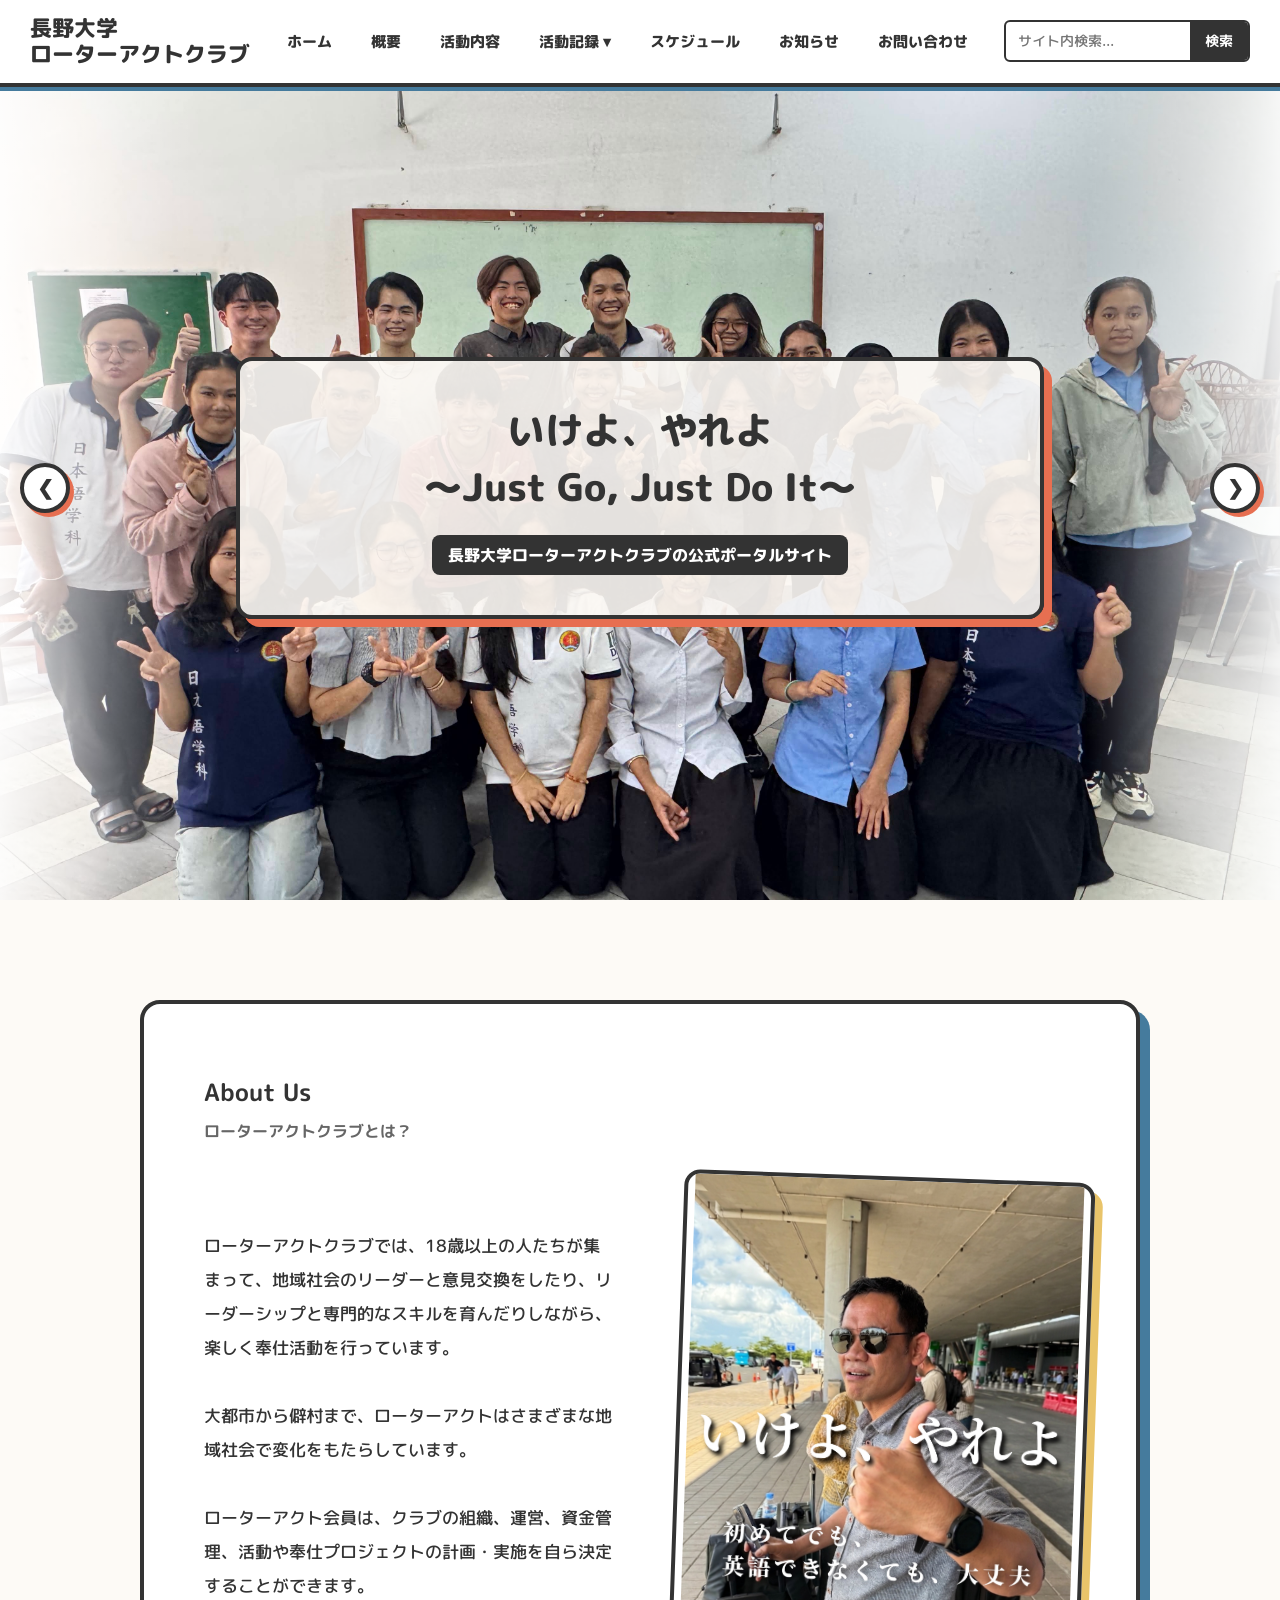
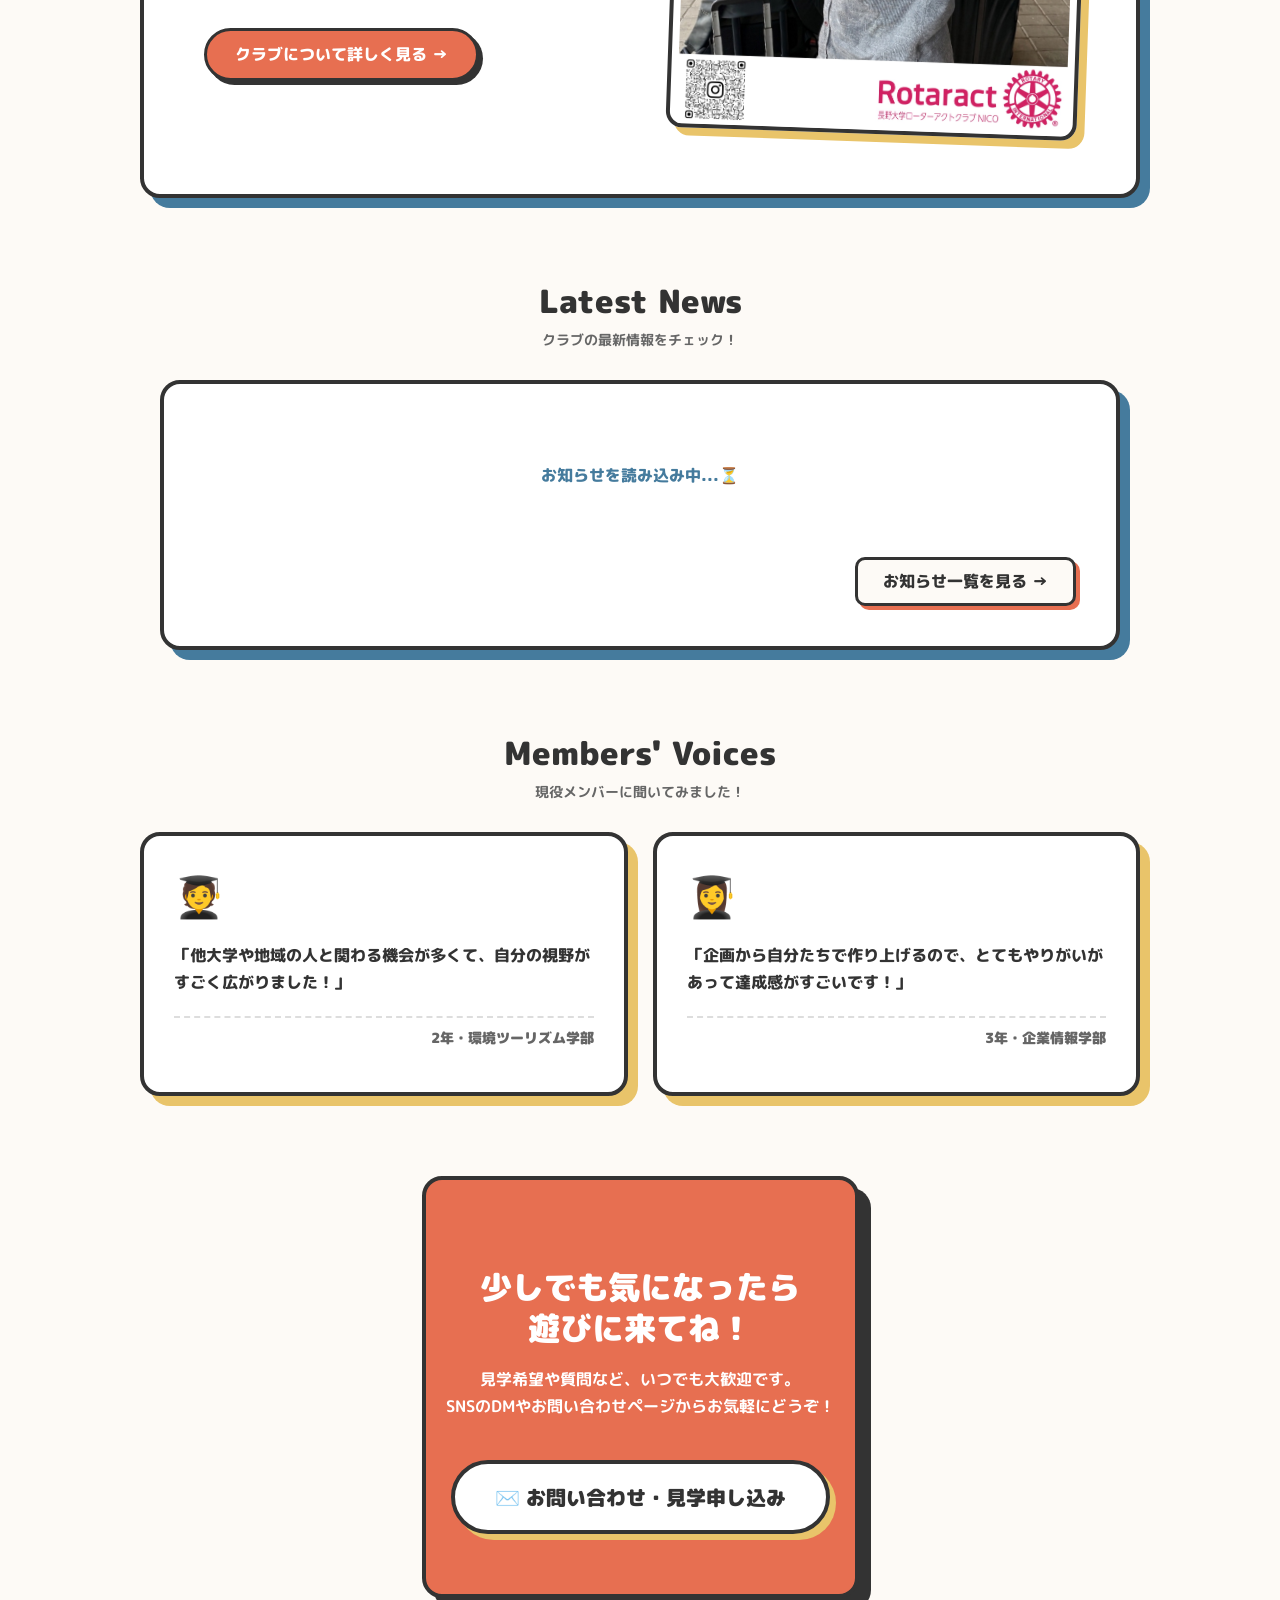
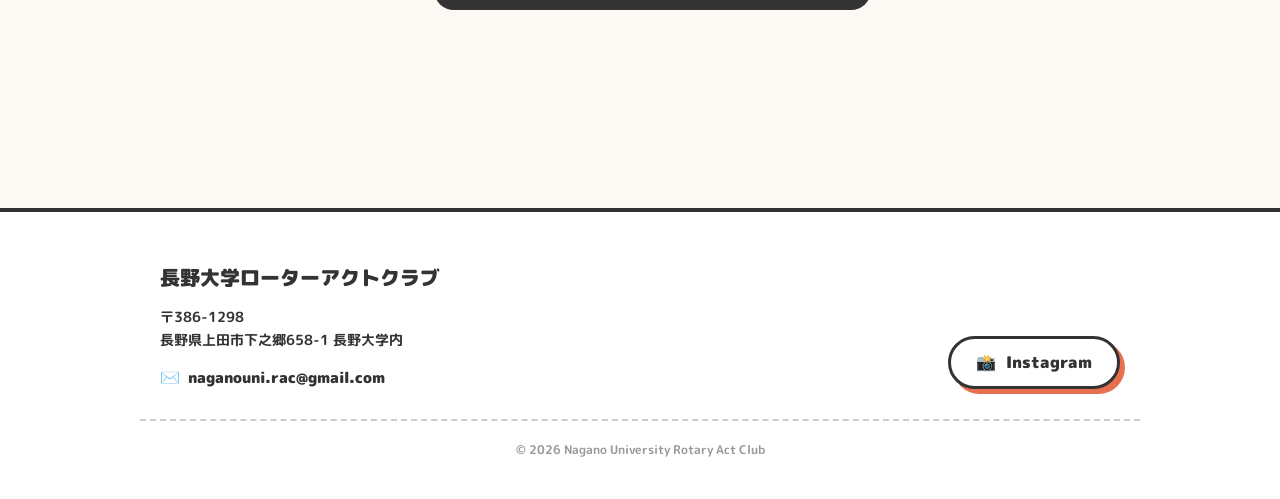
==== index.html @ 3b32fe18 "Add files via upload" ====
<!DOCTYPE html>
<html lang="ja">

<head>
    <meta charset="UTF-8">
    <meta name="viewport" content="width=device-width, initial-scale=1.0">
    <title>長野大学ローターアクトクラブ</title>
    <link rel="stylesheet" href="style.css">
</head>

<body class="home-body">

    <header class="site-header">
        <div class="header-logo">
            長野大学<br>ローターアクトクラブ
        </div>
        
        <nav class="header-nav">
            <ul>
                <li><a href="index.html">ホーム</a></li>
                <li><a href="about.html">概要</a></li>
                <li><a href="activity.html">活動内容</a></li>
                <li class="dropdown">
                    <a href="log.html" class="dropbtn">活動記録 ▾</a>
                    <ul class="dropdown-content">
                        <li><a href="log.html">これまでの活動</a></li>
                        <li><a href="diary.html">幹事日記</a></li>
                    </ul>
                </li>
                <li><a href="schedule.html">スケジュール</a></li>
                <li><a href="news.html">お知らせ</a></li>
                <li><a href="contact.html">お問い合わせ</a></li>
            </ul>
        </nav>

        <div class="header-right">
            <form action="search.html" method="get" class="header-search" style="margin: 0;">
                <input type="text" name="q" placeholder="サイト内検索..." required>
                <button type="submit">検索</button>
            </form>
        </div>
    </header>

    <section class="main-visual-full">
        <div class="slideshow">
            <div class="slide-wrapper" id="slideWrapper">
                <div class="slide slide1"></div>
                <div class="slide slide2"></div>
                <div class="slide slide3"></div>
            </div>
        </div>
        <button class="slider-btn prev-btn" onclick="moveSlide(-1)">&#10094;</button>
        <button class="slider-btn next-btn" onclick="moveSlide(1)">&#10095;</button>
        
        <div class="main-visual-content-overlay">
            <h2 class="catchphrase">いけよ、やれよ<br>〜Just Go, Just Do It〜</h2>
            <p class="sub-catchphrase">長野大学ローターアクトクラブの公式ポータルサイト</p>
        </div>
    </section>

    <div class="page-body">

        <section class="about-section">
            <h2>About Us <br><span style="font-size: 16px; color: #666;">ローターアクトクラブとは？</span></h2>
            
            <div class="about-layout">
                <div class="about-left">
                    <p class="about-text">
                        ローターアクトクラブでは、18歳以上の人たちが集まって、地域社会のリーダーと意見交換をしたり、リーダーシップと専門的なスキルを育んだりしながら、楽しく奉仕活動を行っています。<br><br>
                        大都市から僻村まで、ローターアクトはさまざまな地域社会で変化をもたらしています。<br><br>
                        ローターアクト会員は、クラブの組織、運営、資金管理、活動や奉仕プロジェクトの計画・実施を自ら決定することができます。
                    </p>
                    <div class="about-btn-wrap">
                        <a href="about.html" class="about-btn">クラブについて詳しく見る &rarr;</a>
                    </div>
                </div>

                <div class="about-right">
                    <div class="about-image-wrapper">
                        <img src="ラッシー.JPEG" alt="活動風景" class="about-image">
                    </div>
                </div>
            </div>
        </section>

        <section id="next-event-display" style="max-width: 1000px; margin: 0 auto 80px auto; padding: 0 20px; display: none;">
            </section>

        <section class="top-news-section" style="max-width: 1000px; margin: 0 auto 80px auto; padding: 0 20px;">
            <div class="top-news-header">
                <h2 class="section-title">Latest News</h2>
                <p class="section-subtitle">クラブの最新情報をチェック！</p>
            </div>

            <div class="news-board">
                <ul id="top-news-list">
                    <li class="news-loading">お知らせを読み込み中...⏳</li>
                </ul>
                <div class="news-board-footer">
                    <a href="news.html" class="news-more-btn">お知らせ一覧を見る &rarr;</a>
                </div>
            </div>
        </section>

        <section class="voices-section" style="max-width: 1000px; margin: 0 auto 80px auto; padding: 0 20px;">
            <div class="voices-header" style="text-align: center; margin-bottom: 30px;">
                <h2 class="section-title">Members' Voices</h2>
                <p class="section-subtitle">現役メンバーに聞いてみました！</p>
            </div>
            
            <div class="voices-grid">
                <div class="voice-card">
                    <div class="voice-icon">🧑‍🎓</div>
                    <p class="voice-text">「他大学や地域の人と関わる機会が多くて、自分の視野がすごく広がりました！」</p>
                    <p class="voice-author">2年・環境ツーリズム学部</p>
                </div>
                <div class="voice-card">
                    <div class="voice-icon">👩‍🎓</div>
                    <p class="voice-text">「企画から自分たちで作り上げるので、とてもやりがいがあって達成感がすごいです！」</p>
                    <p class="voice-author">3年・企業情報学部</p>
                </div>
            </div>
        </section>

        <section class="cta-section" style="max-width: 1000px; margin: 0 auto 80px auto; padding: 0 20px;">
            <div class="cta-box">
                <h2 class="cta-title">少しでも気になったら<br>遊びに来てね！</h2>
                <p class="cta-text">見学希望や質問など、いつでも大歓迎です。<br>SNSのDMやお問い合わせページからお気軽にどうぞ！</p>
                <a href="contact.html" class="cta-button">✉️ お問い合わせ・見学申し込み</a>
            </div>
        </section>

    </div> 

    <footer class="site-footer">
        <div class="footer-inner">
            <div class="footer-info">
                <div class="footer-logo">長野大学ローターアクトクラブ</div>
                <p class="footer-address">〒386-1298<br>長野県上田市下之郷658-1 長野大学内</p>
            
                <div class="footer-contact">
                    <a href="mailto:naganouni.rac@gmail.com" class="contact-link">
                        <span class="contact-icon">✉️</span> naganouni.rac@gmail.com
                    </a>
                </div>
            </div>

            <div class="footer-links">
                <a href="https://www.instagram.com/nagano_univ.rac" target="_blank" class="instagram-link">
                    <span class="inst-icon">📸</span> Instagram
                </a>
            </div>
        </div>
        <div class="footer-bottom">
            <p class="copyright">&copy; 2026 Nagano University Rotary Act Club</p>
        </div>
    </footer>

    <script>
        // --- スライドショー制御 ---
        let currentSlide = 0;
        const slideWrapper = document.getElementById('slideWrapper');
        const slides = document.querySelectorAll('.slide');
        const totalSlides = slides.length;

        function updateSlidePosition() {
            slideWrapper.style.transform = `translateX(-${currentSlide * 100}%)`;
        }

        function moveSlide(step) {
            currentSlide += step;
            if (currentSlide >= totalSlides) currentSlide = 0;
            else if (currentSlide < 0) currentSlide = totalSlides - 1;
            updateSlidePosition();
            resetTimer();
        }

        let slideInterval = setInterval(() => { moveSlide(1); }, 5000);
        function resetTimer() { clearInterval(slideInterval); slideInterval = setInterval(() => { moveSlide(1); }, 5000); }

        // --- スプレッドシート連動 ---
        const SHEET_ID = '1hLWEqfJHSYtHm4iIYa53wFP2eFq6mSdjlKo8hhfUUVc'; 
        const sheetUrl = `https://docs.google.com/spreadsheets/d/${SHEET_ID}/gviz/tq?tqx=out:json`;
        const getVal = (row, idx) => (row.length > idx && row[idx]) ? (row[idx].f || row[idx].v) : '';

        fetch(sheetUrl)
            .then(res => res.text())
            .then(text => {
                const json = JSON.parse(text.match(/google\.visualization\.Query\.setResponse\(([\s\S\w]+)\);/)[1]);
                const rows = json.table.rows;

                // 1. Next Event の読み込み
                let latestEvent = null;
                for (let i = rows.length - 1; i >= 0; i--) {
                    if (rows[i].c && getVal(rows[i].c, 2) === 'イベント') {
                        latestEvent = rows[i].c;
                        break;
                    }
                }
                const eventBox = document.getElementById('next-event-display');
                if (latestEvent) {
                    eventBox.innerHTML = `
                        <div class="next-event-card">
                            <div class="event-badge">Next Event</div>
                            <h3 class="event-title">${getVal(latestEvent, 3)}</h3>
                            <p class="event-desc">${getVal(latestEvent, 6).replace(/\n/g, '<br>')}</p>
                            <div class="event-details">
                                <p>📅 <strong>日時：</strong> ${getVal(latestEvent, 8) || '未定'}</p>
                                <p>📍 <strong>場所：</strong> ${getVal(latestEvent, 9) || '未定'}</p>
                            </div>
                        </div>`;
                    eventBox.style.display = 'block';
                }

                // 2. Latest News の読み込み（最新3件）
                const newsList = document.getElementById('top-news-list');
                newsList.innerHTML = '';
                const sortedRows = [...rows].reverse();
                let newsCount = 0;

                for (let i = 0; i < sortedRows.length && newsCount < 3; i++) {
                    const row = sortedRows[i].c;
                    if (!row || !getVal(row, 0)) continue;
                    newsCount++;

                    const id = getVal(row, 0), date = getVal(row, 1), category = getVal(row, 2) || 'お知らせ', title = getVal(row, 3), body = getVal(row, 6);
                    
                    let catClass = 'cat-event';
                    if (category === '活動報告') catClass = 'cat-report';
                    if (category === '重要') catClass = 'cat-important';

                    let categoryHTML = `<span class="news-category ${catClass}">${category}</span>`;
                    if (category === '幹事日記') {
                        categoryHTML = `<a href="diary.html" class="news-category ${catClass}" style="text-decoration: none; position: relative; z-index: 10;">${category}</a>`;
                    }

                    let snippet = body ? `<div style="font-size: 13px; color: #666; margin-top: 5px;">${body.length > 50 ? body.substring(0, 50) + '...' : body}</div>` : '';

                    newsList.innerHTML += `
                        <li class="news-item">
                            <div class="news-link" style="display: flex; align-items: center; position: relative;">
                                <div class="news-meta" style="flex-shrink: 0; position: relative; z-index: 11;">
                                    <span class="news-date">${date}</span>
                                    ${categoryHTML}
                                </div>
                                <a href="article.html?id=${id}" style="flex-grow: 1; margin-left: 20px; text-decoration: none; color: inherit; display: block; z-index: 5;">
                                    <div class="news-title" style="font-weight: 800;">${title}</div>
                                    ${snippet}
                                </a>
                            </div>
                        </li>`;
                }
            });
    </script>
</body>
</html>
---- style.css ----
@import url('https://fonts.googleapis.com/css2?family=M+PLUS+Rounded+1c:wght@500;800&display=swap');

/* ====================================================
   1. 全体設定・カラーパレット（Variables & Base）
   ==================================================== */
:root {
    --bg-color: #fdfaf6;
    --card-bg: #ffffff;
    --text-main: #333333;
    --accent: #e76f51;
    --accent-red: #e76f51;
    --accent-yellow: #e9c46a;
    --accent-green: #2a9d8f;
    --accent-blue: #457b9d;
    --line-color: #cccccc;
    --border-thick: 4px solid #333333;
}

body {
    font-family: 'M PLUS Rounded 1c', 'ヒラギノ丸ゴ ProN', 'Hiragino Maru Gothic ProN', 'メイリオ', Meiryo, sans-serif;
    background-color: var(--bg-color);
    color: var(--text-main);
    margin: 0;
    padding: 0;
    min-height: 100vh;
    display: flex;
    flex-direction: column;
}

/* ページ全体の隙間調整・フッター押し下げ */
.page-body {
    flex: 1;
    padding: 130px 20px 80px; 
    display: flex; 
    flex-direction: column; 
    align-items: center; 
    width: 100%; 
    box-sizing: border-box;
}

/* トップページ特有のヘッダー隙間調整 */
.home-body { padding-top: 75px !important; }
.home-body .page-body { padding-top: 40px !important; }

/* セクション共通タイトル */
.section-title {
    font-size: 32px;
    font-weight: 900;
    margin: 0;
    text-align: center;
}
.section-subtitle {
    font-size: 14px;
    color: #666;
    font-weight: bold;
    margin: 5px 0 0 0;
    text-align: center;
}


/* ====================================================
   2. ヘッダー＆ナビゲーション（Header & Nav）
   ==================================================== */
.site-header {
    position: fixed;
    top: 0;
    left: 0;
    width: 100%;
    background-color: var(--card-bg);
    border-bottom: var(--border-thick);
    display: flex;
    justify-content: space-between;
    align-items: center;
    padding: 16px 30px;
    box-sizing: border-box;
    z-index: 1000;
    box-shadow: 0 4px 0px var(--accent-blue);
}

.header-logo {
    font-size: 26px;
    font-weight: 800;
    color: var(--text-main);
    line-height: 1.2;
    white-space: nowrap;
}

.header-nav ul {
    display: flex;
    list-style: none;
    margin: 0;
    padding: 0;
    gap: 20px;
    white-space: nowrap;
}

.header-nav a {
    text-decoration: none;
    color: var(--text-main);
    font-weight: 800;
    font-size: 17px;
    padding: 8px 16px;
    border-radius: 20px;
    transition: all 0.2s ease;
}
.header-nav a:hover {
    background-color: var(--accent);
    color: #fff;
    transform: translateY(-2px);
}

/* --- ドロップダウンメニュー --- */
.dropdown { position: relative; display: inline-block; }
.dropdown-content {
    display: none !important; 
    position: absolute;
    top: 100%;
    left: 50%;
    transform: translateX(-50%);
    background-color: var(--card-bg);
    border: var(--border-thick);
    border-radius: 12px;
    min-width: 180px;
    box-shadow: 6px 6px 0px var(--accent-blue);
    z-index: 1001;
    padding: 10px 0;
    list-style: none;
    margin: 10px 0 0 0;
}
.dropdown:hover .dropdown-content { display: block !important; }
.dropdown-content a {
    display: block;
    padding: 12px 20px !important;
    border-radius: 0 !important;
    text-align: center;
    font-size: 15px !important;
    transition: background 0.2s;
}
.dropdown-content a:hover {
    background-color: var(--bg-color);
    color: var(--accent-red) !important;
    transform: none !important;
}

/* --- サイト内検索窓（黒太枠・黒ボタン） --- */
.header-right { display: flex; align-items: center; gap: 20px; }
.header-search, .header-search form {
    display: flex;
    align-items: stretch;
    border: 2px solid #333;
    border-radius: 6px;
    overflow: hidden;
    height: 38px;
    margin: 0;
    background-color: #fff;
}
.header-search input {
    border: none;
    padding: 0 12px;
    outline: none;
    font-size: 14px;
    width: 160px;
    background-color: transparent;
    color: var(--text-main);
    font-family: inherit;
    font-weight: 500;
}
.header-search button {
    background-color: #333;
    color: #fff;
    border: none;
    padding: 0 15px;
    cursor: pointer;
    font-weight: bold;
    font-size: 14px;
    font-family: inherit;
    transition: background-color 0.2s;
}
.header-search button:hover { background-color: #555; }


/* ====================================================
   3. メインビジュアル＆スライドショー (Main Visual)
   ==================================================== */
.main-visual-full {
    position: relative;
    width: 100%;
    height: calc(100vh - 75px); 
    min-height: 500px;
    overflow: hidden;
    margin: 0;
    padding: 0;
}

.main-visual-full::before {
    content: "";
    position: absolute;
    top: 0;
    left: 0;
    width: 100%;
    height: 100%;
    background: linear-gradient(
        to right, 
        rgba(255, 255, 255, 0.9) 0%,   
        rgba(255, 255, 255, 0) 15%,    
        rgba(255, 255, 255, 0) 85%,    
        rgba(255, 255, 255, 0.9) 100%  
    );
    pointer-events: none; 
    z-index: 1; 
}

.slideshow, .slide-wrapper { width: 100%; height: 100%; margin: 0; padding: 0; display: flex; }
.slide-wrapper { transition: transform 0.6s cubic-bezier(0.25, 1, 0.5, 1); }
.slide {
    flex: 0 0 100%;
    width: 100%;
    height: 100%;
    background-size: cover;      
    background-position: center; 
    background-repeat: no-repeat;
}
.slide1 { background-image: url('2.jpeg'); background-color: var(--accent-blue); }
.slide2 { background-image: url('3.jpeg'); background-color: var(--accent); }
.slide3 { background-image: url('1.jpeg'); background-color: var(--accent-yellow); }

.main-visual-content-overlay {
    position: absolute;
    top: 50%;
    left: 50%;
    transform: translate(-50%, -50%);
    z-index: 2;
    background-color: rgba(253, 250, 246, 0.9);
    border: var(--border-thick);
    border-radius: 16px;
    padding: 40px 50px;
    text-align: center;
    box-shadow: 8px 8px 0px var(--accent);
    width: 85%;
    max-width: 700px;
    line-height: 1.5;
}
.catchphrase { font-size: 38px; color: var(--text-main); margin: 0 0 20px 0; font-weight: 800; }
.sub-catchphrase { font-size: 16px; font-weight: 800; margin: 0; background-color: var(--text-main); color: #ffffff; display: inline-block; padding: 8px 16px; border-radius: 8px; }

.slider-btn {
    position: absolute;
    top: 50%;
    transform: translateY(-50%);
    z-index: 2;
    background-color: var(--card-bg);
    border: var(--border-thick);
    color: var(--text-main);
    width: 50px;
    height: 50px;
    border-radius: 50%;
    font-size: 20px;
    font-weight: 800;
    cursor: pointer;
    box-shadow: 4px 4px 0px var(--accent);
    transition: all 0.2s ease;
    display: flex;
    align-items: center;
    justify-content: center;
}
.slider-btn:hover {
    transform: translateY(-50%) translate(2px, 2px);
    box-shadow: 2px 2px 0px var(--accent);
    background-color: var(--accent-blue);
    color: #ffffff;
}
.prev-btn { left: 20px; }
.next-btn { right: 20px; }


/* ====================================================
   4. トップページ各セクション (Top Page)
   ==================================================== */
.about-section {
    width: 90%; max-width: 1000px; margin: 60px auto 80px; padding: 50px 60px;
    background-color: var(--card-bg); border: var(--border-thick); border-radius: 20px;
    box-shadow: 10px 10px 0px var(--accent-blue); box-sizing: border-box;
}
.about-layout { display: flex; align-items: center; gap: 50px; }
.about-left, .about-right { flex: 1; }
.about-text { font-size: 17px; line-height: 2; font-weight: 500; margin: 0 0 25px 0; }
.about-btn {
    display: inline-block; font-size: 16px; font-weight: 800; color: #ffffff; background-color: var(--accent);
    padding: 12px 28px; border-radius: 30px; text-decoration: none; border: 3px solid var(--text-main);
    box-shadow: 4px 4px 0px var(--text-main); transition: all 0.2s ease;
}
.about-btn:hover { transform: translate(3px, 3px); box-shadow: 1px 1px 0px var(--text-main); background-color: var(--accent-blue); }

.about-image-wrapper { width: 100%; display: flex; justify-content: center; align-items: center; padding: 10px; margin-top: 0; }
.about-image {
    width: 100%; height: auto; max-height: 550px; object-fit: contain; 
    background-color: transparent; border: var(--border-thick); border-radius: 16px;
    box-shadow: 8px 8px 0px var(--accent-yellow); transform: rotate(2deg); transition: transform 0.3s ease;
}
.about-image:hover { transform: rotate(0deg) scale(1.02); }

/* ハイライト版（写真がない場合用） */
.about-highlights { display: flex; flex-direction: column; gap: 20px; }
.highlight-item { display: flex; align-items: center; background-color: var(--bg-color); border: 3px solid var(--text-main); border-radius: 15px; padding: 20px 25px; box-shadow: 6px 6px 0px var(--accent-yellow); transition: transform 0.2s; }
.highlight-item:hover { transform: translateY(-5px); }
.highlight-icon { font-size: 40px; margin-right: 20px; }
.highlight-text h4 { margin: 0 0 5px 0; font-size: 18px; font-weight: 900; }
.highlight-text p { margin: 0; font-size: 14px; font-weight: bold; }

.next-event-section { margin-bottom: 80px; }
.next-event-card { background-color: var(--card-bg); border: var(--border-thick); border-radius: 20px; padding: 40px 30px 30px 30px; position: relative; box-shadow: 10px 10px 0px var(--accent-green); margin-top: 40px; }
.event-badge { position: absolute; top: -25px; left: 20px; background-color: var(--accent-red); color: white; font-weight: 900; font-size: 18px; padding: 8px 25px; border: var(--border-thick); border-radius: 50px; transform: rotate(-3deg); box-shadow: 4px 4px 0px #333; }
.event-title { font-size: 24px; font-weight: 900; margin-bottom: 15px; }
.event-desc { line-height: 1.8; margin-bottom: 25px; font-weight: bold; }
.event-details { background: #f0f0f0; padding: 15px; border-radius: 10px; border-left: 10px solid var(--accent-green); }
.event-details p { margin: 5px 0; font-size: 16px; font-weight: 900; }

.voices-grid { display: flex; gap: 25px; margin-top: 30px; }
.voice-card { flex: 1; background-color: var(--card-bg); border: var(--border-thick); border-radius: 20px; padding: 30px; box-shadow: 10px 10px 0px var(--accent-yellow); }
.voice-icon { font-size: 40px; margin-bottom: 15px; }
.voice-text { font-weight: 800; line-height: 1.7; margin-bottom: 20px; font-size: 16px; }
.voice-author { font-size: 14px; color: #666; text-align: right; font-weight: 900; border-top: 2px dashed #ddd; padding-top: 10px; }

.cta-box { background-color: var(--accent-red); border: var(--border-thick); border-radius: 20px; padding: 60px 20px; text-align: center; color: white; box-shadow: 12px 12px 0px #333; }
.cta-title { font-size: 32px; font-weight: 900; margin-bottom: 15px; line-height: 1.3; }
.cta-text { font-size: 16px; font-weight: bold; margin-bottom: 40px; line-height: 1.7; }
.cta-button { display: inline-block; background-color: #ffffff; color: #333; text-decoration: none; font-size: 20px; font-weight: 900; padding: 18px 40px; border: var(--border-thick); border-radius: 60px; box-shadow: 6px 6px 0px var(--accent-yellow); transition: all 0.2s ease; }
.cta-button:hover { transform: translate(3px, 3px); box-shadow: 2px 2px 0px var(--accent-yellow); }


/* ====================================================
   5. お知らせ・活動記録一覧（News & Activity List）
   ==================================================== */
.top-news-section { width: 100%; max-width: 800px; margin: 0 auto 80px; padding: 0 20px; box-sizing: border-box; }
.top-news-header { margin-bottom: 30px; }
.news-board { background-color: var(--card-bg); border: var(--border-thick); border-radius: 20px; padding: 40px; box-shadow: 10px 10px 0px var(--accent-blue); position: relative; }
.news-container { width: 100%; max-width: 800px; margin: 0 auto; background-color: var(--card-bg); border: var(--border-thick); border-radius: 16px; padding: 40px; box-shadow: 10px 10px 0px var(--accent-blue); box-sizing: border-box; }

.news-list, #top-news-list { list-style: none; padding: 0; margin: 0; }
.news-item { border-bottom: 2px dashed var(--line-color); padding: 20px 0; transition: all 0.3s ease; }
.news-item:last-child { border-bottom: none; }
.news-link { display: flex; align-items: center; text-decoration: none; color: var(--text-main); transition: all 0.2s ease; border-radius: 8px; }
.news-link:not(.nolink):hover { background-color: #fdfaf6; transform: translateX(10px); }

.news-meta { width: 180px; flex-shrink: 0; display: flex; flex-direction: column; gap: 8px; align-items: flex-start; }
.news-date { font-size: 15px; font-weight: 800; }
.news-category { font-size: 12px; font-weight: 800; padding: 4px 10px; border-radius: 20px; border: 2px solid var(--text-main); background-color: #ffffff; }

.cat-default { box-shadow: 2px 2px 0px var(--accent-blue); }
.cat-event { box-shadow: 2px 2px 0px var(--accent-yellow); }
.cat-report { box-shadow: 2px 2px 0px var(--accent-green); }
.cat-important { box-shadow: 2px 2px 0px var(--accent-red); color: var(--accent-red); }

.news-title { font-size: 16px; font-weight: 800; line-height: 1.5; flex-grow: 1; }
.news-loading, .news-error { text-align: center; padding: 40px; font-weight: 800; color: var(--accent-blue); }
.news-more-btn { display: inline-block; padding: 10px 25px; font-weight: 800; color: #333; text-decoration: none; background-color: #fdfaf6; border: 3px solid #333; border-radius: 10px; box-shadow: 4px 4px 0px var(--accent-red); transition: all 0.2s ease; }
.news-more-btn:hover { transform: translate(2px, 2px); box-shadow: 2px 2px 0px var(--accent-red); }
.news-board-footer { text-align: right; margin-top: 30px; }


/* ====================================================
   6. 記事詳細・PDF・幹事日記カード（Article Details）
   ==================================================== */
.activity-wrapper { width: 100%; max-width: 800px; margin: 0 auto 60px; display: flex; flex-direction: column; gap: 40px; padding: 0 20px; box-sizing: border-box; }
.activity-card { display: flex; flex-direction: column; background-color: var(--card-bg); border: var(--border-thick); border-radius: 20px; overflow: hidden; box-shadow: 8px 8px 0px var(--accent-blue); margin-bottom: 40px; height: auto; min-height: min-content; }
.activity-card:hover { transform: translate(-2px, -2px); box-shadow: 10px 10px 0px var(--accent-blue); }
.activity-img { height: 200px; border-bottom: var(--border-thick); }
.activity-img img { width: 100%; height: 100%; object-fit: cover; display: block; }
.activity-content { padding: 30px; display: flex; flex-direction: column; gap: 15px; width: 100%; box-sizing: border-box; }
.activity-content .button-container { display: flex; justify-content: flex-end; margin-top: auto; }
.activity-meta { display: flex; align-items: center; gap: 15px; margin-bottom: 15px; }
.activity-date { font-weight: 800; }
.activity-tag { font-size: 12px; font-weight: 800; padding: 4px 12px; border-radius: 20px; background-color: var(--accent-green); color: #ffffff; border: 2px solid var(--text-main); }
.activity-heading { font-size: 20px; font-weight: 900; margin: 0 0 15px 0; line-height: 1.4; }
.activity-text { font-size: 15px; line-height: 1.8; margin: 0; }

.single-article-container { background-color: var(--card-bg) !important; border: var(--border-thick) !important; border-radius: 25px !important; padding: 40px !important; box-shadow: 12px 12px 0px var(--accent-yellow) !important; max-width: 900px; margin: 40px auto; }
.article-title { font-size: 32px; font-weight: 900; line-height: 1.3; margin-bottom: 20px; }
.article-main-img { width: 100%; max-width: 100%; height: auto; border: var(--border-thick); border-radius: 15px; overflow: hidden; margin: 30px 0; line-height: 0; }
.article-main-img img { width: 100%; height: auto; display: block; object-fit: contain; }
.article-body { font-size: 17px; line-height: 1.8; color: var(--text-main); }

.pdf-container {
    width: 100%; height: 700px; border: var(--border-thick); border-radius: 15px; overflow: hidden; 
    margin-top: 30px; box-shadow: 8px 8px 0px var(--accent-blue); background-color: #fff;
}
.pdf-container iframe { width: 100%; height: 100%; border: none; }


/* ====================================================
   7. 下層ページ共通設定 (Lower Pages: About, Schedule, etc.)
   ==================================================== */
.page-header { text-align: center; margin-bottom: 40px; }
.page-title { font-size: 42px; margin: 0 0 10px 0; font-weight: 800; text-shadow: 3px 3px 0px var(--accent-blue); }
.page-subtitle { font-size: 16px; font-weight: 800; background-color: var(--text-main); color: #ffffff; padding: 8px 16px; border-radius: 8px; display: inline-block; margin: 0; }

.about-container, .contact-container, .schedule-container { width: 100%; max-width: 800px; background-color: var(--card-bg); border: var(--border-thick); border-radius: 16px; padding: 50px 60px; box-shadow: 10px 10px 0px var(--accent-yellow); box-sizing: border-box; }

/* 概要ページ特有 */
.about-detail-section { margin-bottom: 50px; }
.detail-heading { font-size: 24px; color: var(--text-main); border-bottom: 4px dashed var(--accent-red); padding-bottom: 10px; margin: 0 0 25px 0; font-weight: 800; display: inline-block; }
.detail-text { font-size: 16px; color: var(--text-main); line-height: 2; margin: 0; font-weight: 500; }
.project-cards { display: flex; gap: 20px; margin-top: 25px; }
.project-card { flex: 1; background-color: #ffffff; border: 3px solid var(--text-main); border-radius: 16px; padding: 25px; box-shadow: 6px 6px 0px var(--accent-blue); transition: transform 0.2s ease; }
.project-card:hover { transform: translateY(-5px); }
.project-icon { font-size: 40px; margin-bottom: 15px; }
.project-card h4 { font-size: 18px; margin: 0 0 10px 0; color: var(--text-main); font-weight: 900; }
.project-card p { font-size: 14px; line-height: 1.6; margin: 0; color: var(--text-main); font-weight: 500; }

/* テーブル（概要表） */
.overview-table-section { margin-top: 60px; margin-bottom: 20px; width: 100%; }
.overview-table { width: 100%; border-collapse: separate; border-spacing: 0; background-color: var(--card-bg); border: var(--border-thick); border-radius: 16px; box-shadow: 8px 8px 0px var(--accent-blue); overflow: hidden; }
.overview-table th, .overview-table td { padding: 20px; border-bottom: 3px solid var(--text-main); font-size: 15px; text-align: left; vertical-align: middle; }
.overview-table tr:last-child th, .overview-table tr:last-child td { border-bottom: none; }
.overview-table th { width: 25%; background-color: #fdfaf6; font-weight: 800; text-align: center; white-space: nowrap; border-right: 3px solid var(--text-main); }
.overview-table td ul { margin: 0; padding-left: 20px; }
.overview-table td ul li { margin-bottom: 8px; font-weight: 500; }

/* マップ埋め込みエリア */
.map-wrapper { margin-top: 40px; width: 100%; border: var(--border-thick); border-radius: 16px; overflow: hidden; box-shadow: 8px 8px 0px var(--accent-blue); background-color: #fdfaf6; }
.map-wrapper iframe { width: 100%; height: 450px; border: none; display: block; }

/* 活動内容ページ (Activity) */
.activity-container { width: 100%; max-width: 900px; box-sizing: border-box; }
.activity-category { margin-bottom: 80px; }
.category-title { font-size: 32px; color: var(--text-main); font-weight: 800; margin: 0 0 15px 0; text-align: center; border-bottom: 4px dashed var(--accent-red); padding-bottom: 10px; }
.category-title span { display: block; font-size: 14px; color: var(--accent-red); letter-spacing: 2px; margin-bottom: 5px; }
.category-desc { text-align: center; font-size: 16px; color: var(--text-main); font-weight: 500; margin-bottom: 40px; }
.activity-container .activity-card { flex-direction: row; margin-bottom: 40px; }
.activity-container .activity-card.reverse { flex-direction: row-reverse; box-shadow: -8px 8px 0px var(--accent-yellow); }
.activity-container .activity-img { flex: 1; min-height: 250px; border-bottom: none; border-right: 4px solid var(--text-main); display: flex; align-items: center; justify-content: center; font-size: 24px; font-weight: 800; color: #fff; }
.activity-container .activity-card.reverse .activity-img { border-right: none; border-left: 4px solid var(--text-main); }
.activity-container .placeholder-blue { background-color: var(--accent-blue); }
.activity-container .placeholder-yellow { background-color: var(--accent-yellow); }
.activity-info { flex: 1; padding: 40px; box-sizing: border-box; display: flex; flex-direction: column; justify-content: center; }
.activity-info h3 { font-size: 22px; color: var(--text-main); font-weight: 800; margin: 0 0 15px 0; line-height: 1.4; }
.activity-info p { font-size: 15px; color: var(--text-main); font-weight: 500; line-height: 1.8; margin: 0; }
.activity-tags { display: flex; flex-wrap: wrap; gap: 10px; margin-bottom: 15px; }
.tag { font-size: 13px; font-weight: 800; color: var(--text-main); background-color: #ffffff; border: 2px solid var(--text-main); padding: 4px 12px; border-radius: 20px; box-shadow: 2px 2px 0px var(--accent-yellow); }
.activity-container .activity-card.reverse .tag { box-shadow: 2px 2px 0px var(--accent-blue); }
.activity-list { list-style: none; padding: 0; margin: 20px 0 0 0; border-top: 2px dashed var(--line-color); padding-top: 15px; }
.activity-list li { font-size: 14px; color: var(--text-main); line-height: 1.6; margin-bottom: 12px; padding-left: 24px; position: relative; }
.activity-list li::before { content: "✔"; position: absolute; left: 0; top: 0; color: var(--accent-red); font-weight: 900; font-size: 16px; }
.activity-container .activity-card.reverse .activity-list li::before { color: var(--accent-blue); }

/* スケジュールページ (Schedule) */
.yearly-grid { display: grid; grid-template-columns: repeat(2, 1fr); gap: 25px; margin-top: 30px; }
.month-card { background-color: #ffffff; border: 3px solid var(--text-main); border-radius: 12px; padding: 25px 20px; box-shadow: 4px 4px 0px var(--text-main); transition: transform 0.2s ease; position: relative; overflow: hidden; }
.month-card:hover { transform: translateY(-5px); }
.month-card::before { content: ""; position: absolute; top: 0; left: 0; width: 100%; height: 8px; }
.season-spring::before { background-color: #f4a261; }
.season-summer::before { background-color: var(--accent-green); }
.season-autumn::before { background-color: var(--accent-yellow); }
.season-winter::before { background-color: var(--accent-blue); }
.month-badge { display: inline-block; font-size: 24px; font-weight: 900; color: var(--text-main); border-bottom: 4px solid var(--accent-red); padding-bottom: 2px; margin-bottom: 15px; }
.season-spring .month-badge { border-color: #f4a261; }
.season-summer .month-badge { border-color: var(--accent-green); }
.season-autumn .month-badge { border-color: var(--accent-yellow); }
.season-winter .month-badge { border-color: var(--accent-blue); }
.month-card h4 { margin: 0 0 10px 0; font-size: 18px; color: var(--text-main); font-weight: 800; line-height: 1.4; }
.month-card p { margin: 0; font-size: 14px; color: var(--text-main); font-weight: 500; line-height: 1.6; }
.calendar-legend { display: flex; flex-wrap: wrap; justify-content: center; gap: 15px 25px; margin-bottom: 25px; padding: 15px 20px; background-color: #fdfaf6; border: 3px solid var(--text-main); border-radius: 12px; }
.legend-item { display: flex; align-items: center; }
.legend-color { display: inline-block; width: 16px; height: 16px; border-radius: 50%; border: 2px solid var(--text-main); margin-right: 8px; }
.legend-text { font-size: 14px; font-weight: 800; }
.g-calendar-wrapper { position: relative; width: 100%; padding-bottom: 70%; border: var(--border-thick); border-radius: 12px; overflow: hidden; box-shadow: 6px 6px 0px var(--accent-blue); background-color: #fff; margin-bottom: 60px; }
.g-calendar-wrapper iframe { position: absolute; top: 0; left: 0; width: 100%; height: 100%; }

/* お問い合わせページ (Contact) */
.contact-container { box-shadow: 10px 10px 0px var(--accent-blue); }
.contact-text { text-align: center; font-size: 16px; font-weight: 800; line-height: 1.8; margin-bottom: 30px; }
.contact-subtext { display: block; margin-top: 10px; font-size: 14px; color: var(--accent-red); }
.g-form-wrapper { width: 100%; overflow: hidden; border-radius: 12px; border: 3px dashed var(--line-color); background-color: #fdfaf6; margin-bottom: 20px; }
.g-form-wrapper iframe { width: 100%; border: none; min-height: 800px; }

/* トップページへ戻るボタン */
.back-home-container { text-align: center; margin: 60px 0 100px; padding-top: 40px; border-top: 2px dashed var(--line-color); }
.back-home-btn { display: inline-block; background-color: var(--card-bg); color: var(--text-main); text-decoration: none; font-weight: 900; font-size: 18px; padding: 15px 35px; border: var(--border-thick); border-radius: 50px; box-shadow: 6px 6px 0px var(--accent-yellow); transition: all 0.2s ease; }
.back-home-btn:hover { transform: translate(3px, 3px); box-shadow: 2px 2px 0px var(--accent-yellow); background-color: var(--bg-color); }
.back-home-btn span { margin-right: 8px; }


/* ====================================================
   8. フッター（Footer）
   ==================================================== */
.site-footer { width: 100vw; margin-left: calc(50% - 50vw); background-color: #ffffff; border-top: var(--border-thick); padding: 50px 0 20px 0; margin-top: 50px; }
.footer-inner { width: 100%; max-width: 1000px; margin: 0 auto; display: flex; justify-content: space-between; align-items: flex-end; padding: 0 20px 30px; border-bottom: 2px dashed var(--line-color); box-sizing: border-box; }
.footer-logo { font-size: 20px; font-weight: 900; margin-bottom: 10px; }
.footer-address { font-size: 14px; line-height: 1.6; margin-bottom: 15px; font-weight: bold;}
.footer-contact { display: flex; flex-direction: column; gap: 10px; }
.contact-link { text-decoration: none; color: var(--text-main); font-weight: 900; font-size: 15px; display: flex; align-items: center; gap: 8px; transition: color 0.2s ease; }
.contact-link:hover { color: var(--accent-blue); }
.contact-icon { font-size: 16px; }
.footer-links { text-align: right; }
.instagram-link { display: inline-flex; align-items: center; gap: 10px; padding: 12px 25px; background-color: white; border: 3px solid var(--text-main); border-radius: 50px; color: var(--text-main); text-decoration: none; font-weight: 900; box-shadow: 5px 5px 0px var(--accent-red); transition: all 0.2s ease; }
.instagram-link:hover { transform: translate(2px, 2px); box-shadow: 2px 2px 0px var(--accent-red); color: #e1306c; }
.footer-bottom { text-align: center; padding-top: 20px; font-size: 12px; font-weight: bold; color: #999; }
.footer-bottom p { margin: 0; padding-bottom: 20px; }


/* ====================================================
   9. 📱 スマホ・タブレット対応 (Media Queries - Responsive)
   ==================================================== */
@media (max-width: 1400px) {
    .site-header { padding: 15px 30px; }
    .header-logo { font-size: 22px; }
    .header-nav ul { gap: 15px; }
    .header-nav a { font-size: 15px; padding: 6px 12px; }
}

@media (max-width: 1000px) {
    .site-header { flex-wrap: wrap; justify-content: center; gap: 15px; padding: 15px 20px; }
    .page-body { padding-top: 180px; }
}

@media (max-width: 768px) {
    /* 🌟 1. ヘッダー・ドロップダウン（横スクロールで押しやすく） */
    .site-header { flex-direction: column; padding: 10px; align-items: flex-start; height: auto; }
    .header-logo { font-size: 20px; margin-bottom: 10px; align-self: center; }
    .header-nav { width: 100%; overflow-x: auto; -webkit-overflow-scrolling: touch; padding-bottom: 5px; margin-bottom: 10px; }
    .header-nav ul { flex-wrap: nowrap; gap: 10px; justify-content: flex-start; }
    .header-nav a { font-size: 13px; padding: 6px 12px; white-space: nowrap; }
    
    .header-right { width: 100%; display: flex; justify-content: center; margin-left: 0; }
    .header-search form { width: 100%; max-width: 300px; justify-content: space-between; }
    .header-search input { width: 100%; }

    .dropdown-content { position: static !important; display: block !important; transform: none !important; box-shadow: none !important; border: none !important; background: none !important; padding: 0 !important; margin: 0 !important; }
    .dropdown-content a { padding: 8px 16px !important; font-size: 14px !important; text-align: left; }
    .dropbtn { display: none !important; }

    /* 🌟 2. ページ全体・スライドショーの調整 */
    .page-body { padding-top: 150px; }
    .home-body { padding-top: 130px !important; }
    .home-body .page-body { padding-top: 30px !important; }
    
    .main-visual-full { height: 50vh; min-height: 350px; aspect-ratio: auto; }
    .main-visual-content-overlay { padding: 30px 20px; width: 90%; max-width: 90%; box-shadow: 4px 4px 0px var(--accent); }
    .catchphrase { font-size: 24px; }
    .sub-catchphrase { font-size: 13px; }
    .slider-btn { width: 40px; height: 40px; font-size: 16px; border: 3px solid var(--text-main); }
    .prev-btn { left: 10px; }
    .next-btn { right: 10px; }

    /* 🌟 3. トップページ・セクション共通の余白調整 */
    .cta-title { font-size: 24px; }
    .cta-button { font-size: 16px; padding: 15px 25px; }
    .voices-grid { flex-direction: column; }
    .about-section { padding: 30px 20px; box-shadow: 5px 5px 0px var(--accent-blue); }
    .about-layout { flex-direction: column; gap: 30px; text-align: center; }
    .about-text { font-size: 15px; text-align: left; }
    .about-btn-wrap { text-align: center; margin-top: 20px; margin-bottom: 20px; }
    .about-btn { font-size: 15px; padding: 10px 24px; }
    .about-image { max-height: 300px; }
    .highlight-item { padding: 15px 20px; }
    .highlight-icon { font-size: 36px; margin-right: 15px; }

    /* お知らせ・ニュース */
    .news-board, .news-container { padding: 20px 15px; box-shadow: 6px 6px 0px var(--accent-blue); }
    .top-page-news { box-shadow: 5px 5px 0px var(--accent-yellow); }
    .news-link { flex-direction: column; align-items: flex-start; padding: 15px 10px; gap: 10px; }
    .news-meta { width: 100%; flex-direction: row; align-items: center; flex-wrap: wrap; gap: 10px; }

    /* 下層ページ全般 */
    .about-container, .contact-container, .schedule-container { padding: 30px 20px; box-shadow: 5px 5px 0px var(--accent-yellow); }
    .project-cards { flex-direction: column; }
    .pdf-container { height: 500px; box-shadow: 5px 5px 0px var(--accent-blue); }
    .contact-text { font-size: 14px; text-align: left; }
    .pc-only { display: none; }
    
    /* 🌟 4. マップのスマホ対応（高さを抑える） */
    .map-wrapper iframe { height: 300px; }

    /* 🌟 5. 概要表（テーブル）を縦並びに組み替える */
    .overview-table, .overview-table tbody, .overview-table tr, .overview-table th, .overview-table td {
        display: block; 
        width: 100%; 
        box-sizing: border-box;
    }
    .overview-table th {
        background-color: var(--accent-blue);
        color: white;
        border-right: none;
        border-bottom: none;
        text-align: left;
        padding: 10px 15px;
        font-size: 15px;
    }
    .overview-table td {
        padding: 15px;
        border-bottom: 3px solid var(--text-main);
        font-size: 14px;
    }
    .overview-table tr:last-child td { border-bottom: none; }

    /* 活動内容・スケジュール */
    .category-title { font-size: 26px; }
    .activity-container .activity-card, .activity-container .activity-card.reverse { flex-direction: column; box-shadow: 5px 5px 0px var(--accent-blue); }
    .activity-container .activity-card.reverse { box-shadow: -5px 5px 0px var(--accent-yellow); }
    .activity-img { height: auto; min-height: 200px; border-right: none; border-bottom: 4px solid var(--text-main); }
    .activity-container .activity-card.reverse .activity-img { border-left: none; border-bottom: 4px solid var(--text-main); }
    .activity-content, .activity-info { padding: 25px 20px; }
    .activity-category { margin-bottom: 50px; }
    .yearly-grid { grid-template-columns: 1fr; gap: 20px; }
    
    /* カレンダーをスマホの縦長画面に合わせる */
    .g-calendar-wrapper { padding-bottom: 120%; margin-bottom: 40px; } 

    /* 🌟 6. フッターの中央揃え */
    .footer-inner { flex-direction: column; align-items: center; text-align: center; gap: 20px; padding-left: 20px; padding-right: 20px; }
    .footer-links { width: 100%; text-align: center; align-items: center; margin-top: 10px; }
    .footer-contact { margin-top: 10px; align-items: center; }
    .contact-link { font-size: 15px; padding: 5px 0; justify-content: center; }
}
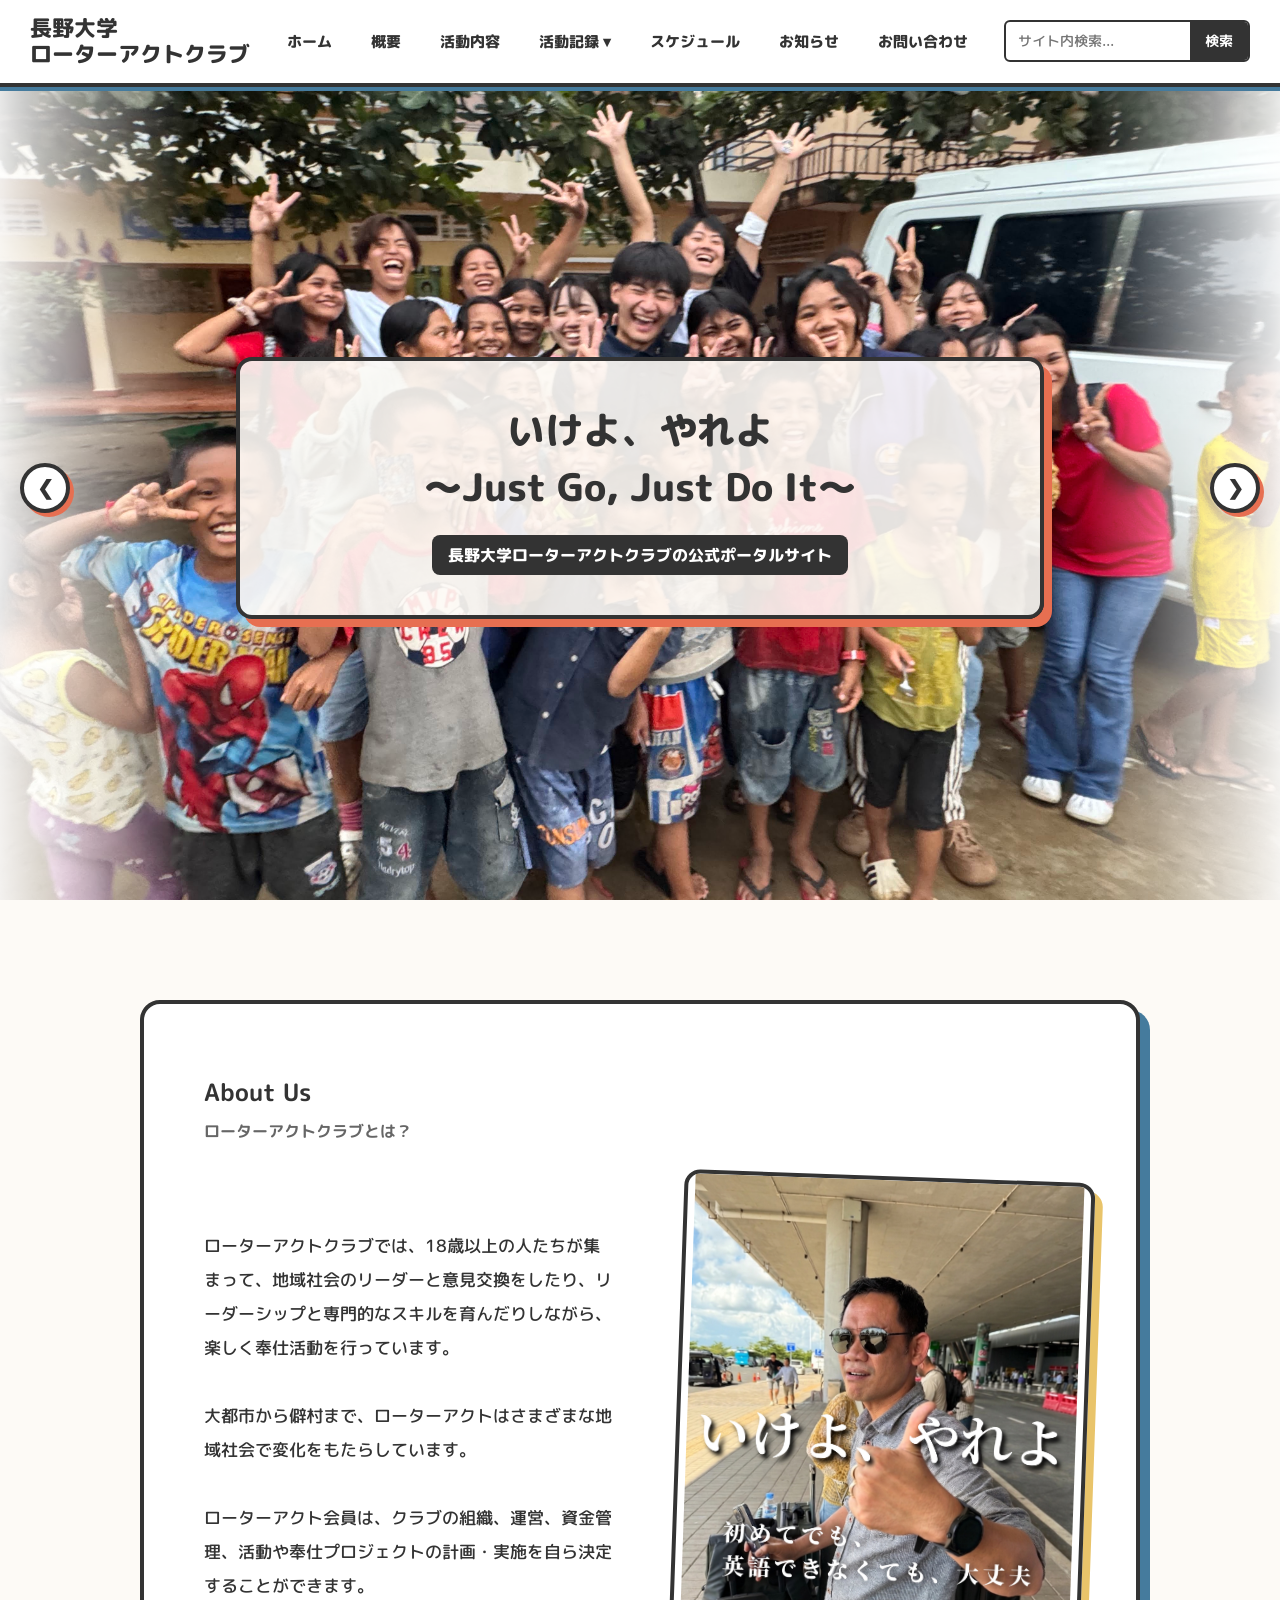
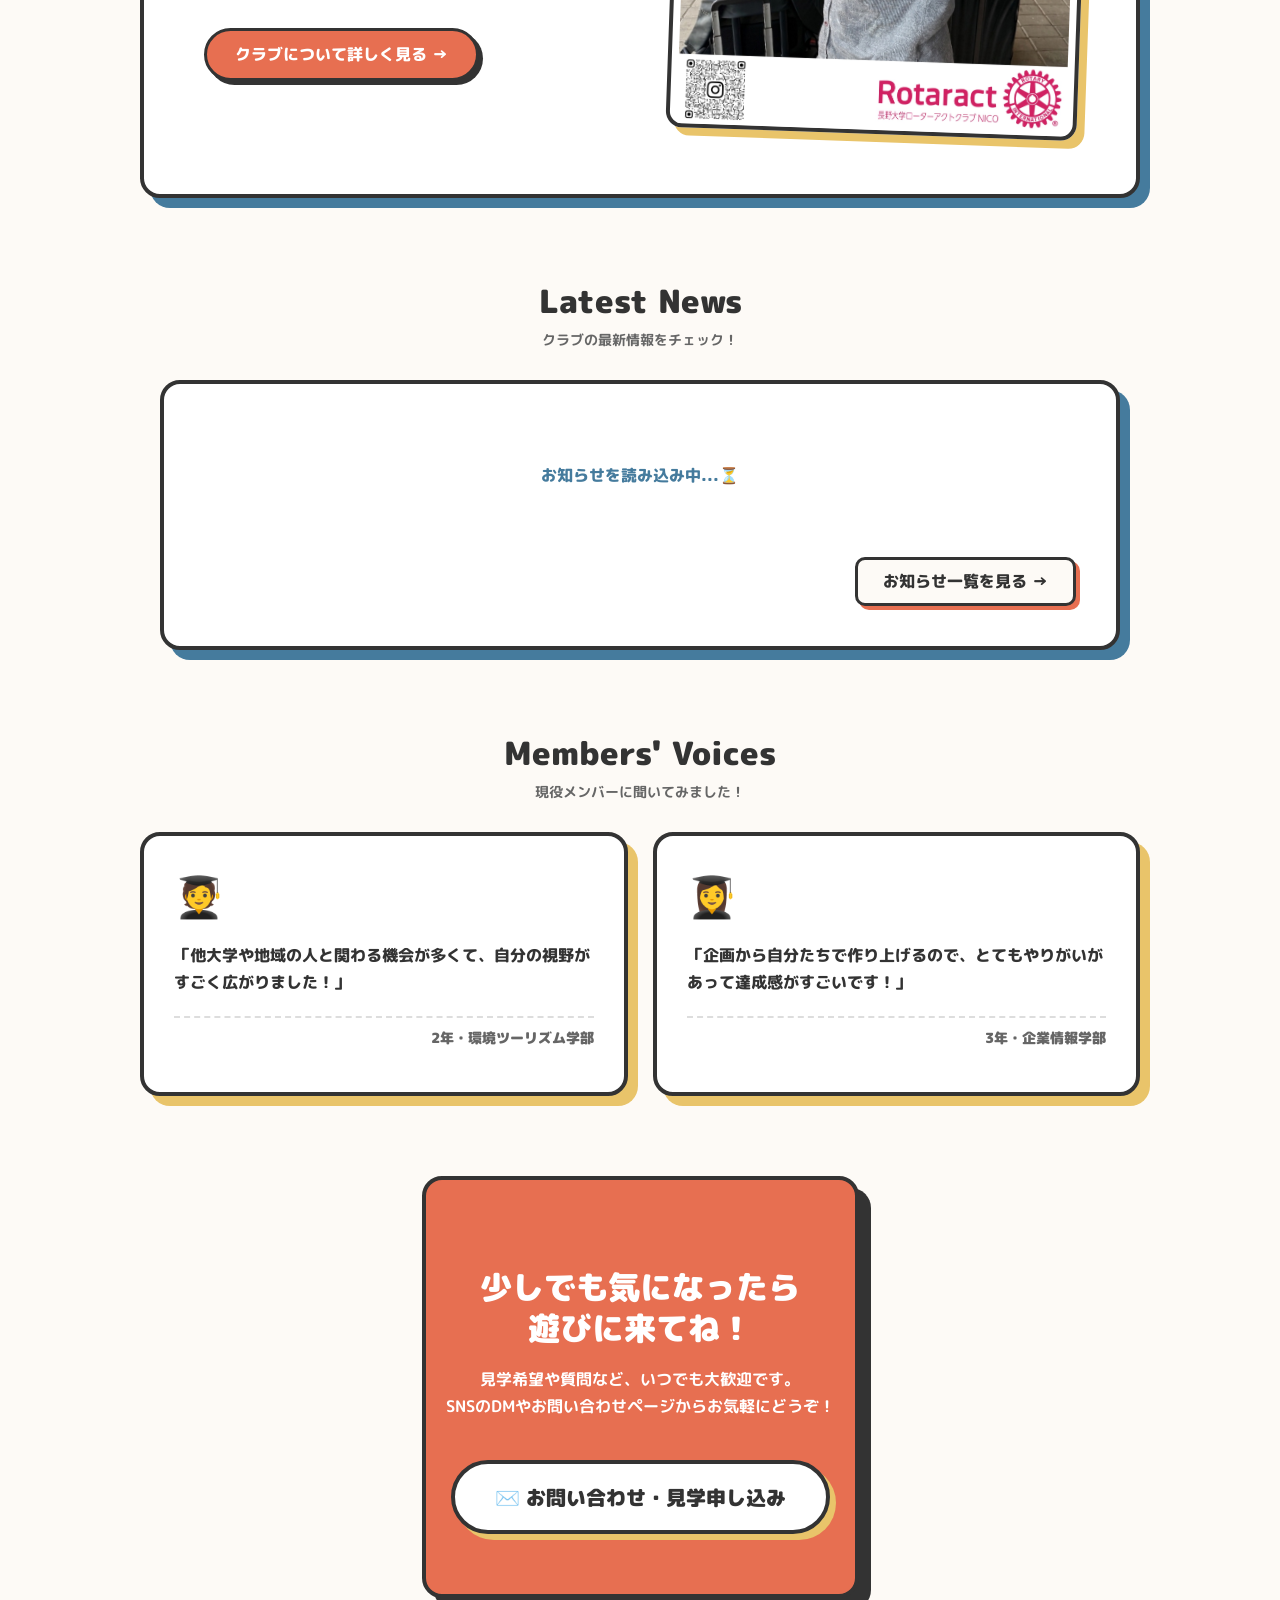
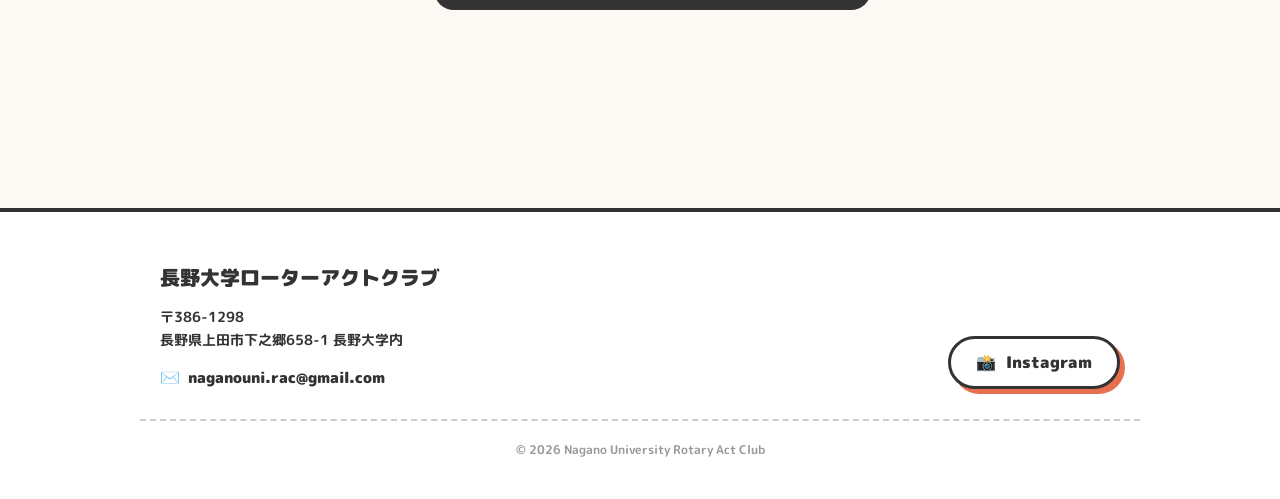
==== commit a36f8990: "Add files via upload" ====
--- a/index.html
+++ b/index.html
@@ -11,6 +11,12 @@
 <body class="home-body">
 
     <header class="site-header">
+
+        <div class="hamburger" id="hamburger">
+            <span></span>
+            <span></span>
+            <span></span>
+        </div>
         <div class="header-logo">
             長野大学<br>ローターアクトクラブ
         </div>
@@ -252,5 +258,16 @@
                 }
             });
     </script>
+
+    <script>
+        const hamburger = document.getElementById('hamburger');
+        const headerNav = document.querySelector('.header-nav');
+        if(hamburger) {
+            hamburger.addEventListener('click', () => {
+                hamburger.classList.toggle('active'); /* 3本線をバツ印に変える */
+                headerNav.classList.toggle('active'); /* メニューを横から出す */
+            });
+        }
+    </script>
 </body>
 </html>
--- a/style.css
+++ b/style.css
@@ -178,6 +178,8 @@
 }
 .header-search button:hover { background-color: #555; }
 
+/* PC画面ではハンバーガーボタンを隠す */
+.hamburger { display: none; }
 
 /* ====================================================
    3. メインビジュアル＆スライドショー (Main Visual)
@@ -514,19 +516,36 @@
 }
 
 @media (max-width: 768px) {
-    /* 🌟 1. ヘッダー・ドロップダウン（横スクロールで押しやすく） */
-    .site-header { flex-direction: column; padding: 10px; align-items: flex-start; height: auto; }
-    .header-logo { font-size: 20px; margin-bottom: 10px; align-self: center; }
-    .header-nav { width: 100%; overflow-x: auto; -webkit-overflow-scrolling: touch; padding-bottom: 5px; margin-bottom: 10px; }
-    .header-nav ul { flex-wrap: nowrap; gap: 10px; justify-content: flex-start; }
-    .header-nav a { font-size: 13px; padding: 6px 12px; white-space: nowrap; }
+    /* 🌟 1. ヘッダー・ハンバーガーメニュー */
+    .site-header { flex-direction: row; padding: 10px 15px; align-items: center; justify-content: space-between; height: 60px; }
     
-    .header-right { width: 100%; display: flex; justify-content: center; margin-left: 0; }
-    .header-search form { width: 100%; max-width: 300px; justify-content: space-between; }
-    .header-search input { width: 100%; }
+    /* 3本線ボタンのデザイン */
+    .hamburger { display: flex; flex-direction: column; justify-content: space-between; width: 25px; height: 18px; cursor: pointer; z-index: 1100; }
+    .hamburger span { display: block; width: 100%; height: 3px; background-color: var(--text-main); border-radius: 2px; transition: all 0.3s ease; }
+    /* タップして[×]に変わるアニメーション */
+    .hamburger.active span:nth-child(1) { transform: translateY(7.5px) rotate(45deg); }
+    .hamburger.active span:nth-child(2) { opacity: 0; }
+    .hamburger.active span:nth-child(3) { transform: translateY(-7.5px) rotate(-45deg); }
+
+    /* ロゴを真ん中に */
+    .header-logo { font-size: 13px; margin: 0 10px; text-align: center; flex-grow: 1; line-height: 1.2; }
+    
+    /* 検索窓を少し小さくして右上に配置 */
+    .header-right { width: auto; margin: 0; display: block; }
+    .header-search form { width: 130px; height: 30px; border-radius: 4px; justify-content: space-between; }
+    .header-search input { width: 80px; font-size: 12px; padding: 0 5px; }
+    .header-search button { font-size: 12px; padding: 0 8px; }
+
+    /* 左からスライドしてくるメニュー本体 */
+    .header-nav { position: fixed; top: 0; left: -100%; width: 250px; height: 100vh; background-color: var(--card-bg); box-shadow: 4px 0 10px rgba(0,0,0,0.1); transition: left 0.3s ease; z-index: 1050; padding-top: 70px; overflow-y: auto; margin: 0; }
+    /* 開いた状態（画面内に入ってくる） */
+    .header-nav.active { left: 0; } 
+    
+    .header-nav ul { flex-direction: column; gap: 0; padding: 0; }
+    .header-nav a { font-size: 16px; padding: 15px 20px; border-bottom: 1px dashed var(--line-color); border-radius: 0; display: block; white-space: normal; }
 
     .dropdown-content { position: static !important; display: block !important; transform: none !important; box-shadow: none !important; border: none !important; background: none !important; padding: 0 !important; margin: 0 !important; }
-    .dropdown-content a { padding: 8px 16px !important; font-size: 14px !important; text-align: left; }
+    .dropdown-content a { padding: 12px 20px 12px 40px !important; font-size: 14px !important; text-align: left; border-bottom: 1px dashed var(--line-color); }
     .dropbtn { display: none !important; }
 
     /* 🌟 2. ページ全体・スライドショーの調整 */
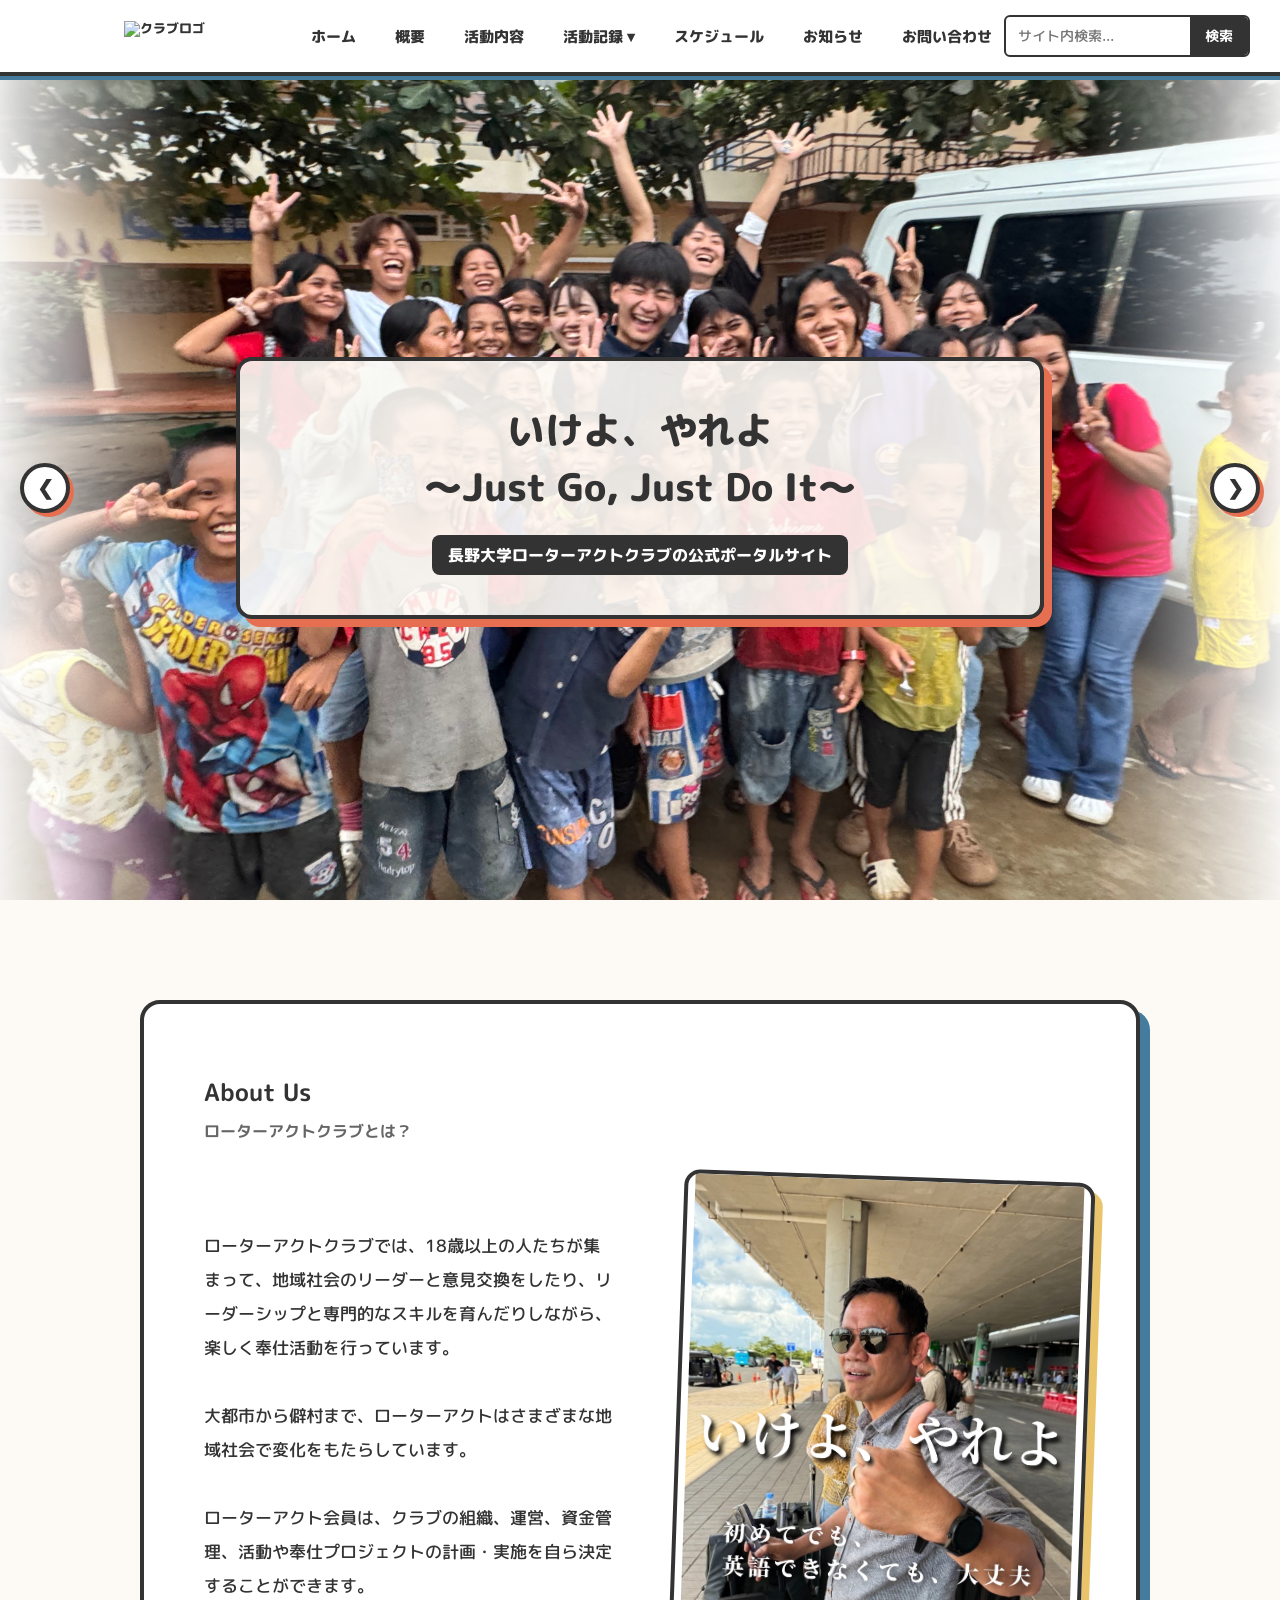
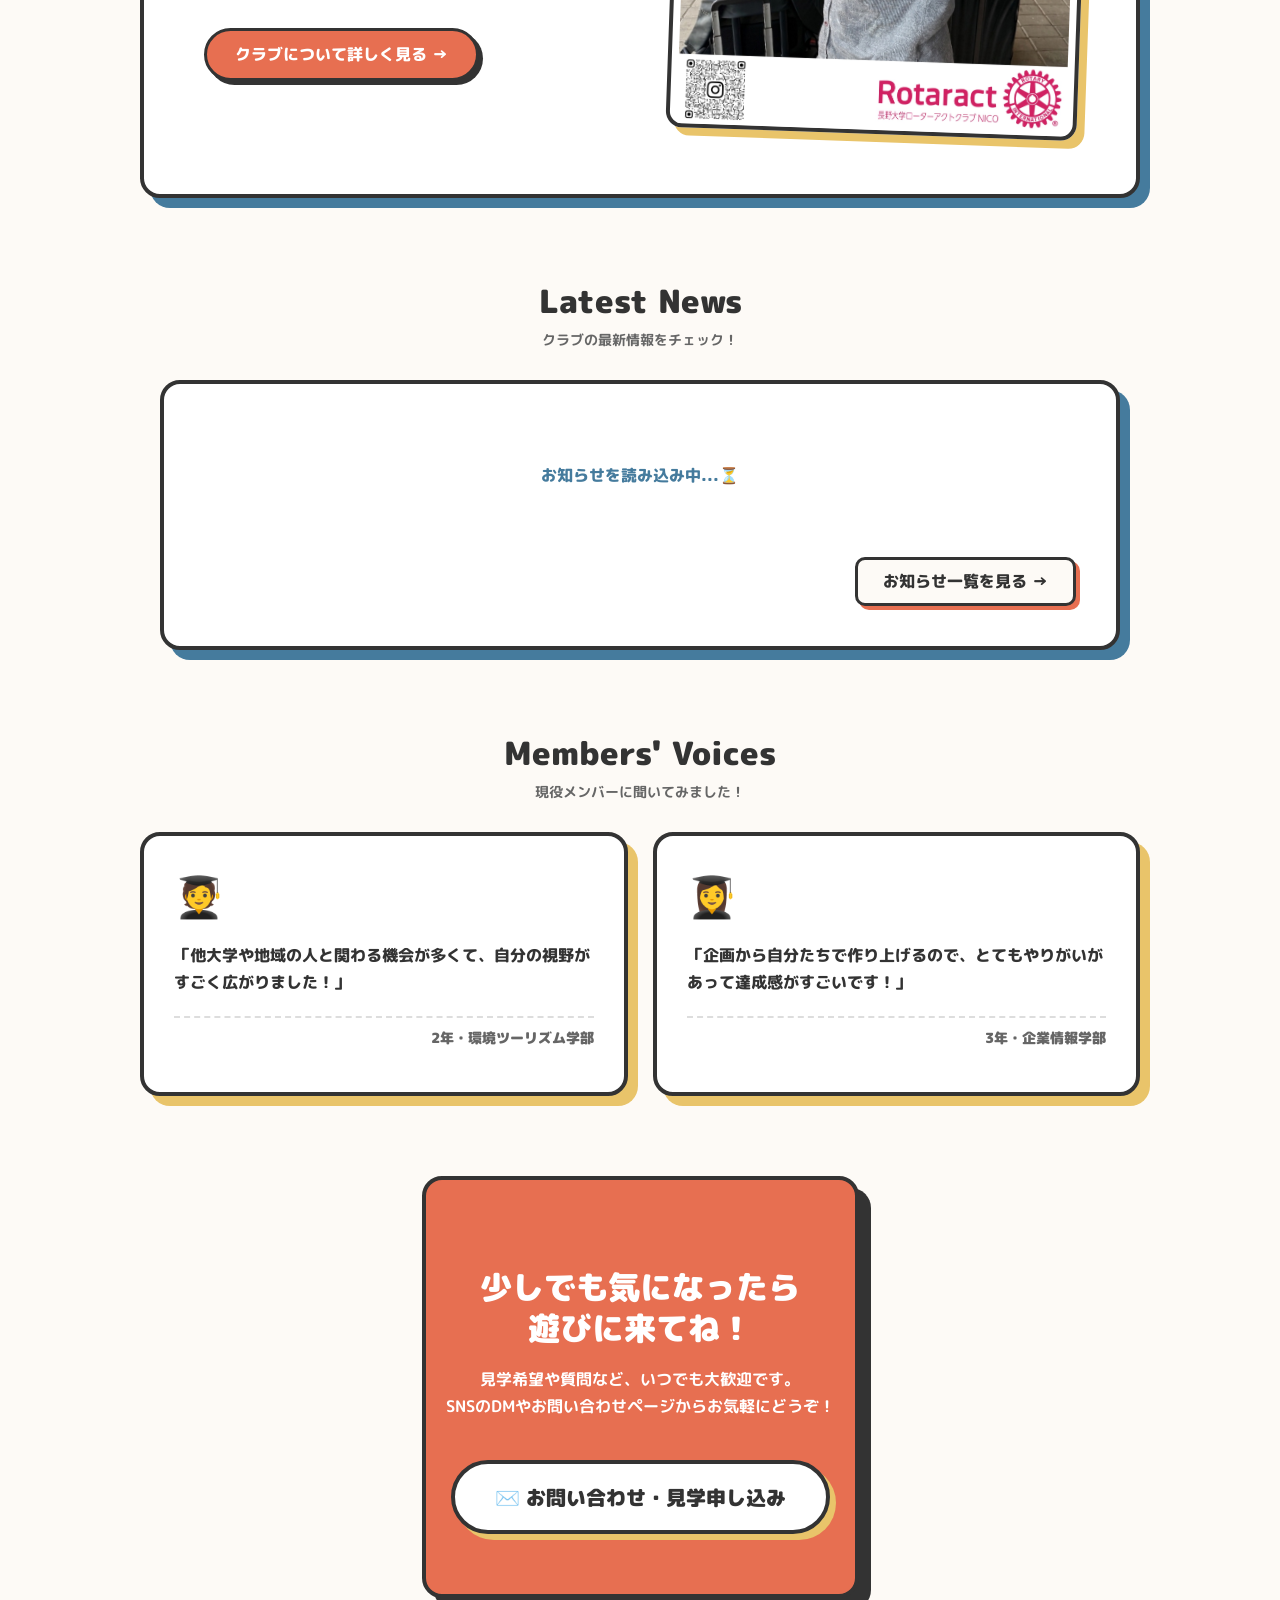
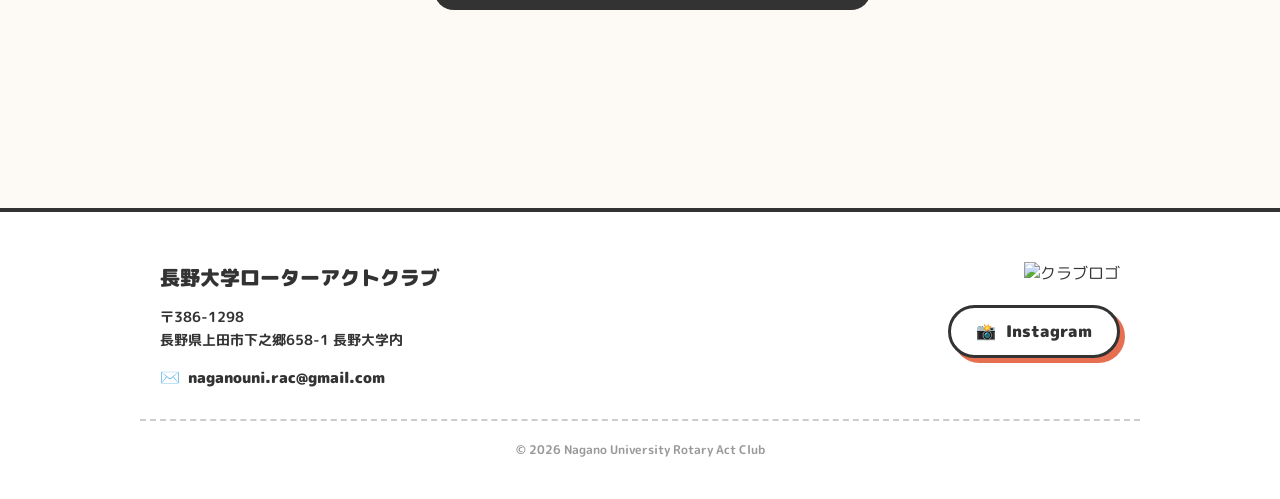
==== commit 67758b2d: "Add files via upload" ====
--- a/index.html
+++ b/index.html
@@ -18,7 +18,7 @@
             <span></span>
         </div>
         <div class="header-logo">
-            長野大学<br>ローターアクトクラブ
+            <img src="ロゴ.png" alt="クラブロゴ" class="logo-img">
         </div>
         
         <nav class="header-nav">
@@ -152,6 +152,10 @@
             </div>
 
             <div class="footer-links">
+                <div class="footer-logo-right">
+                    <img src="ロゴ.png" alt="クラブロゴ" class="footer-logo-img">
+                </div>
+                
                 <a href="https://www.instagram.com/nagano_univ.rac" target="_blank" class="instagram-link">
                     <span class="inst-icon">📸</span> Instagram
                 </a>
--- a/style.css
+++ b/style.css
@@ -71,18 +71,27 @@
     display: flex;
     justify-content: space-between;
     align-items: center;
-    padding: 16px 30px;
+    padding: 16px 50px;
     box-sizing: border-box;
     z-index: 1000;
     box-shadow: 0 4px 0px var(--accent-blue);
 }
 
 .header-logo {
+    display: flex;
+    align-items: center; /* 画像と文字の縦の高さを揃える */
+    gap: 12px; /* 画像と文字の間の隙間 */
     font-size: 26px;
     font-weight: 800;
     color: var(--text-main);
     line-height: 1.2;
     white-space: nowrap;
+}
+
+.logo-img {
+    height: 65px; /* 🌟 画像の高さ（大きすぎる場合はここで数値を調整してください） */
+    width: auto;
+    object-fit: contain;
 }
 
 .header-nav ul {
@@ -486,14 +495,15 @@
    8. フッター（Footer）
    ==================================================== */
 .site-footer { width: 100vw; margin-left: calc(50% - 50vw); background-color: #ffffff; border-top: var(--border-thick); padding: 50px 0 20px 0; margin-top: 50px; }
-.footer-inner { width: 100%; max-width: 1000px; margin: 0 auto; display: flex; justify-content: space-between; align-items: flex-end; padding: 0 20px 30px; border-bottom: 2px dashed var(--line-color); box-sizing: border-box; }
+.footer-inner { width: 100%; max-width: 1000px; margin: 0 auto; display: flex; justify-content: space-between; align-items: flex-start; padding: 0 20px 30px; border-bottom: 2px dashed var(--line-color); box-sizing: border-box; }
 .footer-logo { font-size: 20px; font-weight: 900; margin-bottom: 10px; }
 .footer-address { font-size: 14px; line-height: 1.6; margin-bottom: 15px; font-weight: bold;}
 .footer-contact { display: flex; flex-direction: column; gap: 10px; }
 .contact-link { text-decoration: none; color: var(--text-main); font-weight: 900; font-size: 15px; display: flex; align-items: center; gap: 8px; transition: color 0.2s ease; }
 .contact-link:hover { color: var(--accent-blue); }
 .contact-icon { font-size: 16px; }
-.footer-links { text-align: right; }
+.footer-links { text-align: right; display: flex; flex-direction: column; align-items: flex-end; gap: 20px;}
+.footer-logo-img{height: 60px; width: auto; object-fit: contain; }
 .instagram-link { display: inline-flex; align-items: center; gap: 10px; padding: 12px 25px; background-color: white; border: 3px solid var(--text-main); border-radius: 50px; color: var(--text-main); text-decoration: none; font-weight: 900; box-shadow: 5px 5px 0px var(--accent-red); transition: all 0.2s ease; }
 .instagram-link:hover { transform: translate(2px, 2px); box-shadow: 2px 2px 0px var(--accent-red); color: #e1306c; }
 .footer-bottom { text-align: center; padding-top: 20px; font-size: 12px; font-weight: bold; color: #999; }
@@ -505,7 +515,8 @@
    ==================================================== */
 @media (max-width: 1400px) {
     .site-header { padding: 15px 30px; }
-    .header-logo { font-size: 22px; }
+    .header-logo { display: flex; align-items: center; justify-content: center; gap: 8px; font-size: 13px; margin: 0 10px; flex-grow: 1; line-height: 1.2; }
+    .logo-img { height: 30px; }
     .header-nav ul { gap: 15px; }
     .header-nav a { font-size: 15px; padding: 6px 12px; }
 }
@@ -522,7 +533,6 @@
     /* 3本線ボタンのデザイン */
     .hamburger { display: flex; flex-direction: column; justify-content: space-between; width: 25px; height: 18px; cursor: pointer; z-index: 1100; }
     .hamburger span { display: block; width: 100%; height: 3px; background-color: var(--text-main); border-radius: 2px; transition: all 0.3s ease; }
-    /* タップして[×]に変わるアニメーション */
     .hamburger.active span:nth-child(1) { transform: translateY(7.5px) rotate(45deg); }
     .hamburger.active span:nth-child(2) { opacity: 0; }
     .hamburger.active span:nth-child(3) { transform: translateY(-7.5px) rotate(-45deg); }
@@ -530,15 +540,11 @@
     /* ロゴを真ん中に */
     .header-logo { font-size: 13px; margin: 0 10px; text-align: center; flex-grow: 1; line-height: 1.2; }
     
-    /* 検索窓を少し小さくして右上に配置 */
-    .header-right { width: auto; margin: 0; display: block; }
-    .header-search form { width: 130px; height: 30px; border-radius: 4px; justify-content: space-between; }
-    .header-search input { width: 80px; font-size: 12px; padding: 0 5px; }
-    .header-search button { font-size: 12px; padding: 0 8px; }
+    /* 🌟 スマホ版では検索窓を含む右側エリアを完全に非表示にする */
+    .header-right { display: none !important; }
 
     /* 左からスライドしてくるメニュー本体 */
     .header-nav { position: fixed; top: 0; left: -100%; width: 250px; height: 100vh; background-color: var(--card-bg); box-shadow: 4px 0 10px rgba(0,0,0,0.1); transition: left 0.3s ease; z-index: 1050; padding-top: 70px; overflow-y: auto; margin: 0; }
-    /* 開いた状態（画面内に入ってくる） */
     .header-nav.active { left: 0; } 
     
     .header-nav ul { flex-direction: column; gap: 0; padding: 0; }
@@ -627,7 +633,8 @@
 
     /* 🌟 6. フッターの中央揃え */
     .footer-inner { flex-direction: column; align-items: center; text-align: center; gap: 20px; padding-left: 20px; padding-right: 20px; }
-    .footer-links { width: 100%; text-align: center; align-items: center; margin-top: 10px; }
+    .footer-links { width: 100%; text-align: center; align-items: center; margin-top: 20px; }
+    .footer-logo-img{height: 50px; }
     .footer-contact { margin-top: 10px; align-items: center; }
     .contact-link { font-size: 15px; padding: 5px 0; justify-content: center; }
 }
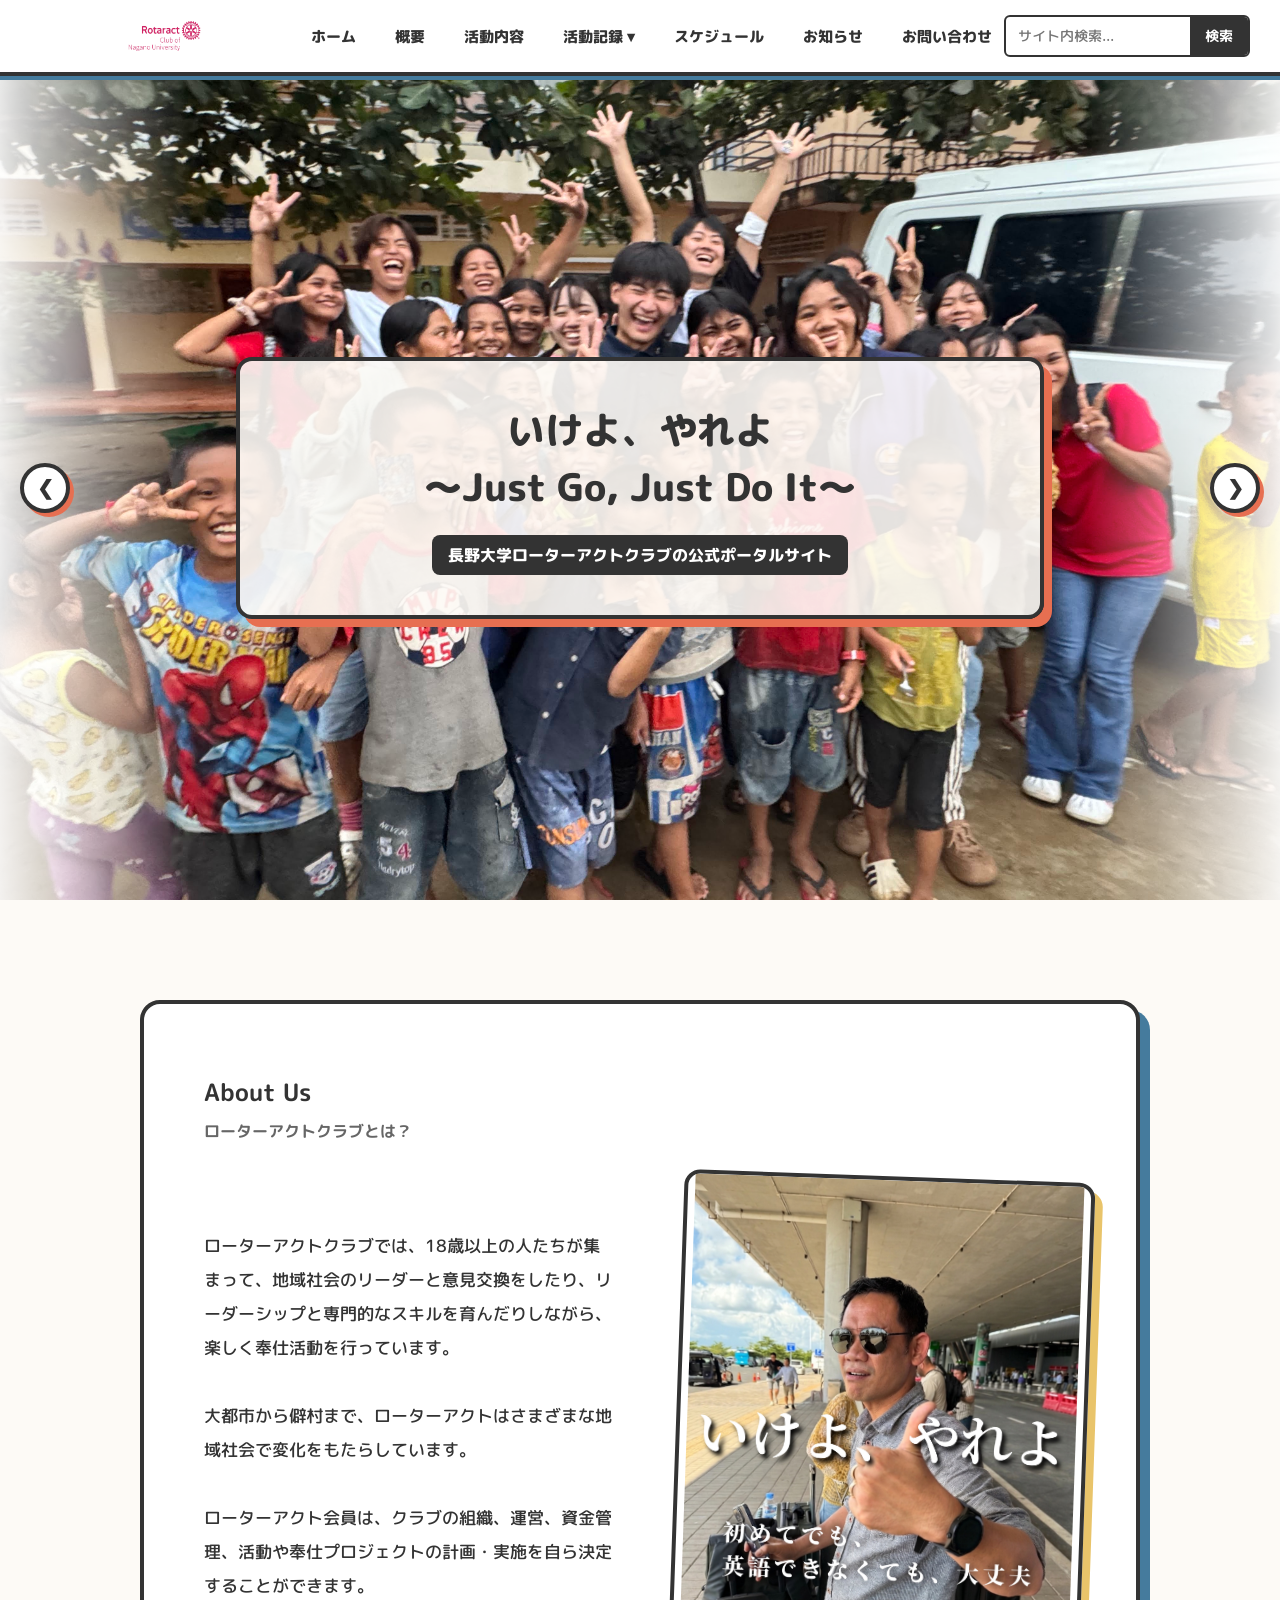
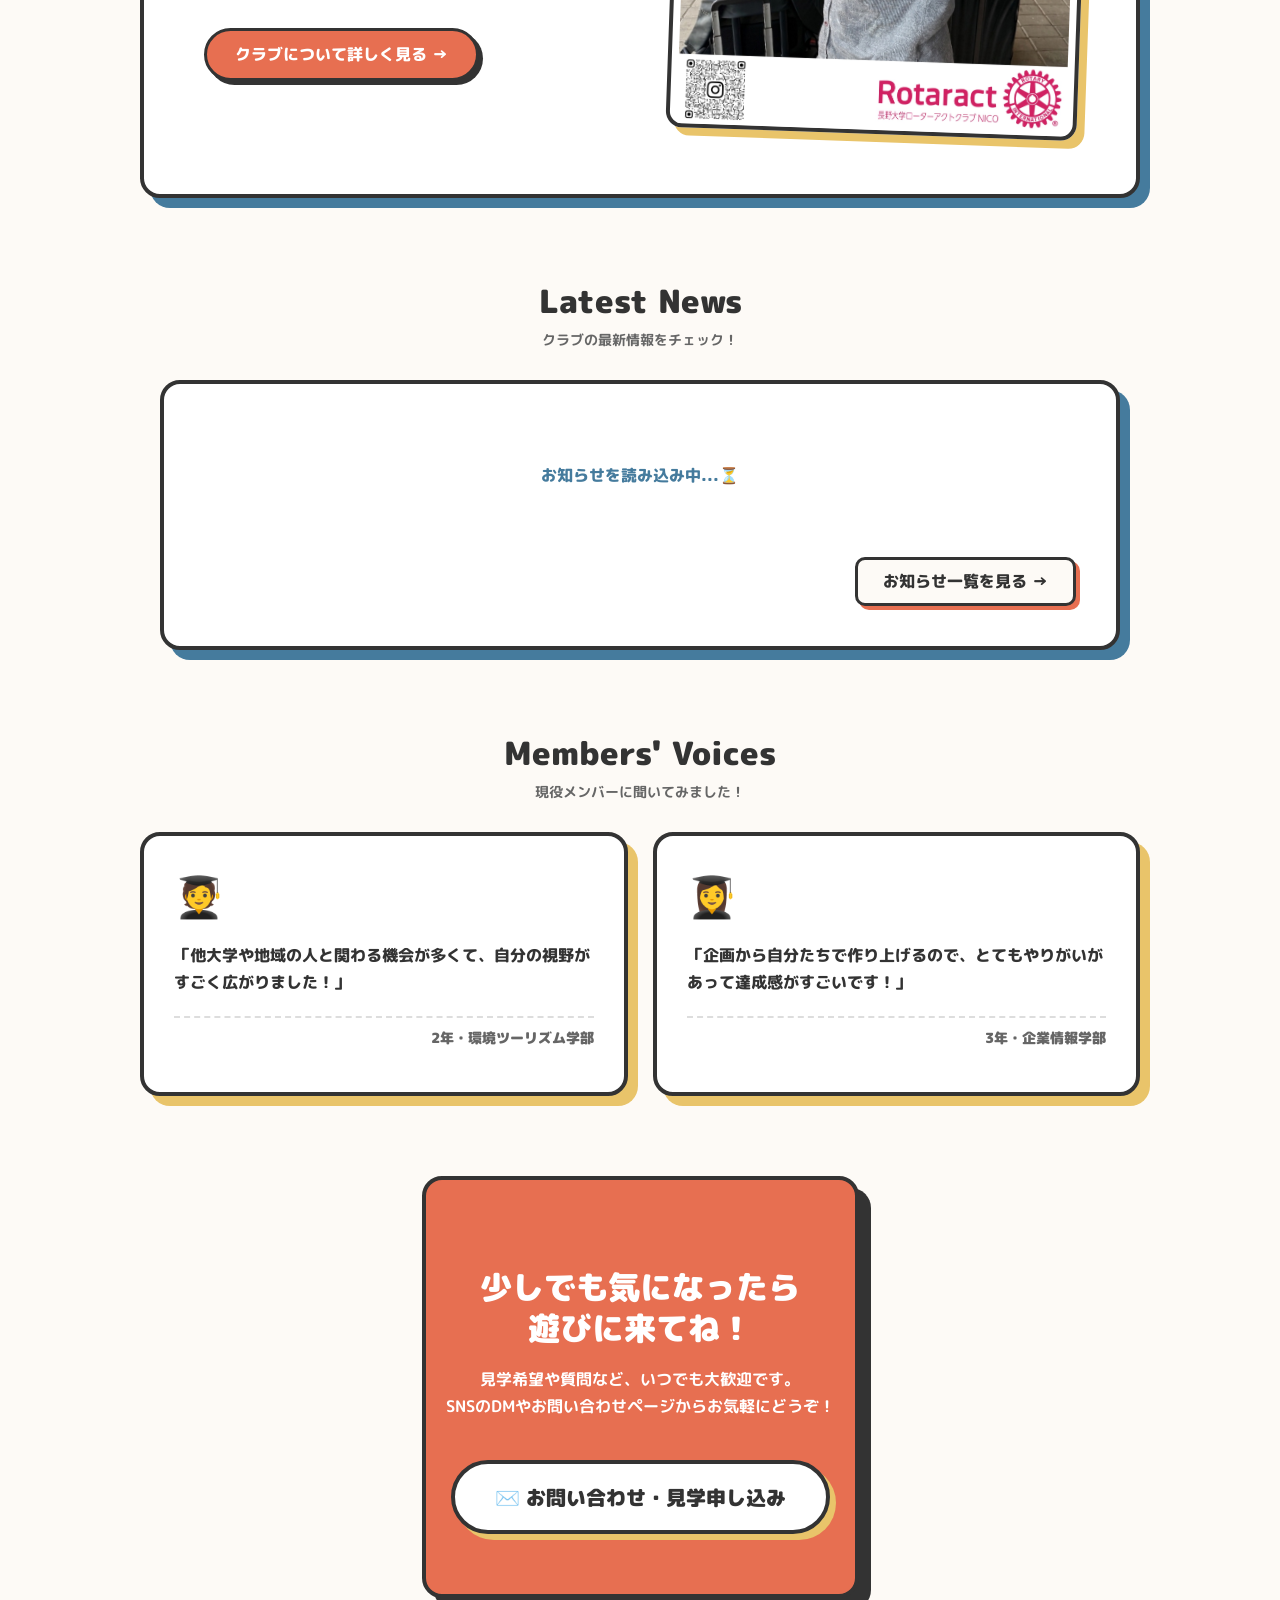
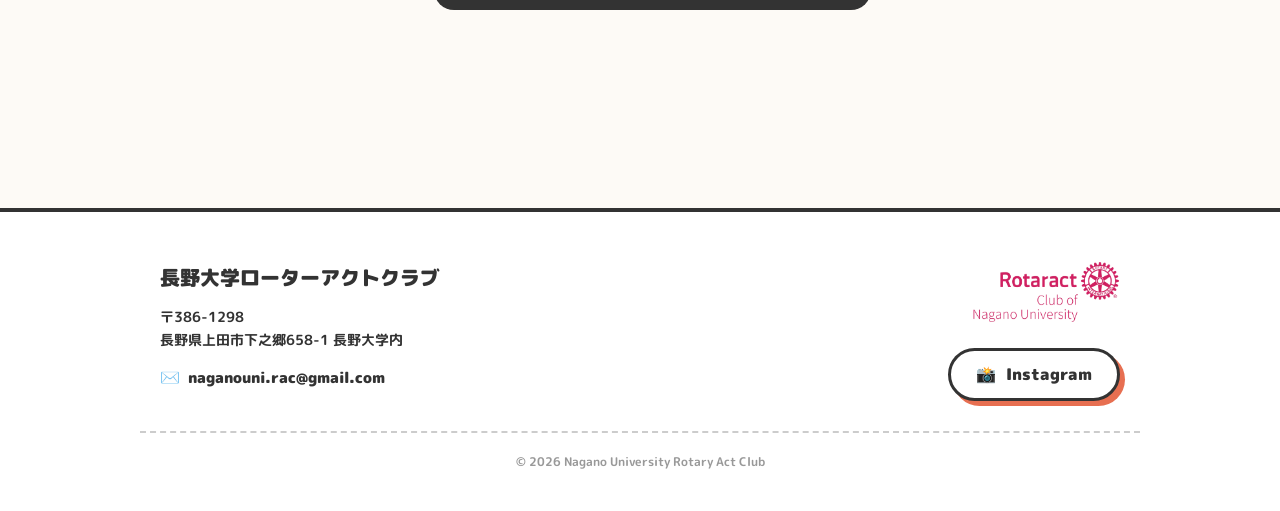
==== commit 11d680d6: "Add files via upload" ====
--- a/index.html
+++ b/index.html
@@ -18,7 +18,7 @@
             <span></span>
         </div>
         <div class="header-logo">
-            <img src="ロゴ.png" alt="クラブロゴ" class="logo-img">
+            <img src="logo.png" alt="クラブロゴ" class="logo-img">
         </div>
         
         <nav class="header-nav">
@@ -153,7 +153,7 @@
 
             <div class="footer-links">
                 <div class="footer-logo-right">
-                    <img src="ロゴ.png" alt="クラブロゴ" class="footer-logo-img">
+                    <img src="logo.png" alt="クラブロゴ" class="footer-logo-img">
                 </div>
                 
                 <a href="https://www.instagram.com/nagano_univ.rac" target="_blank" class="instagram-link">
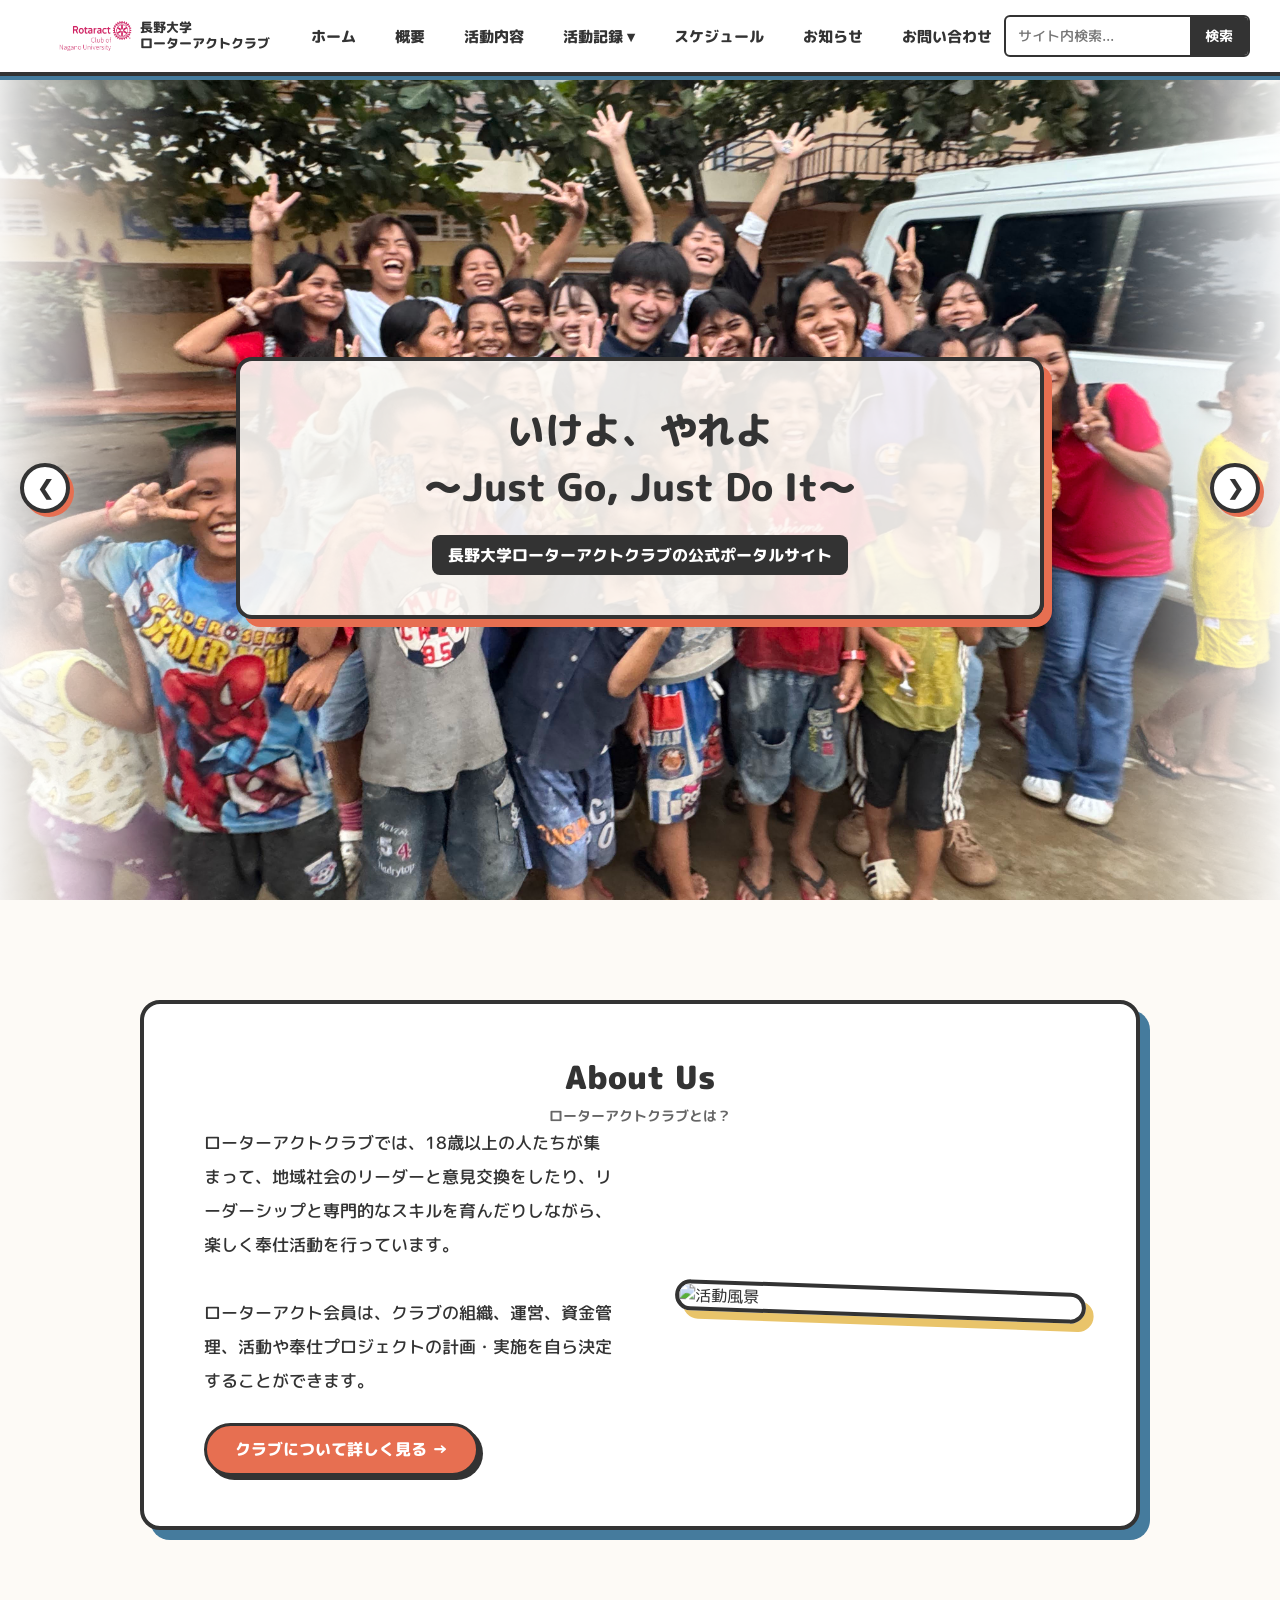
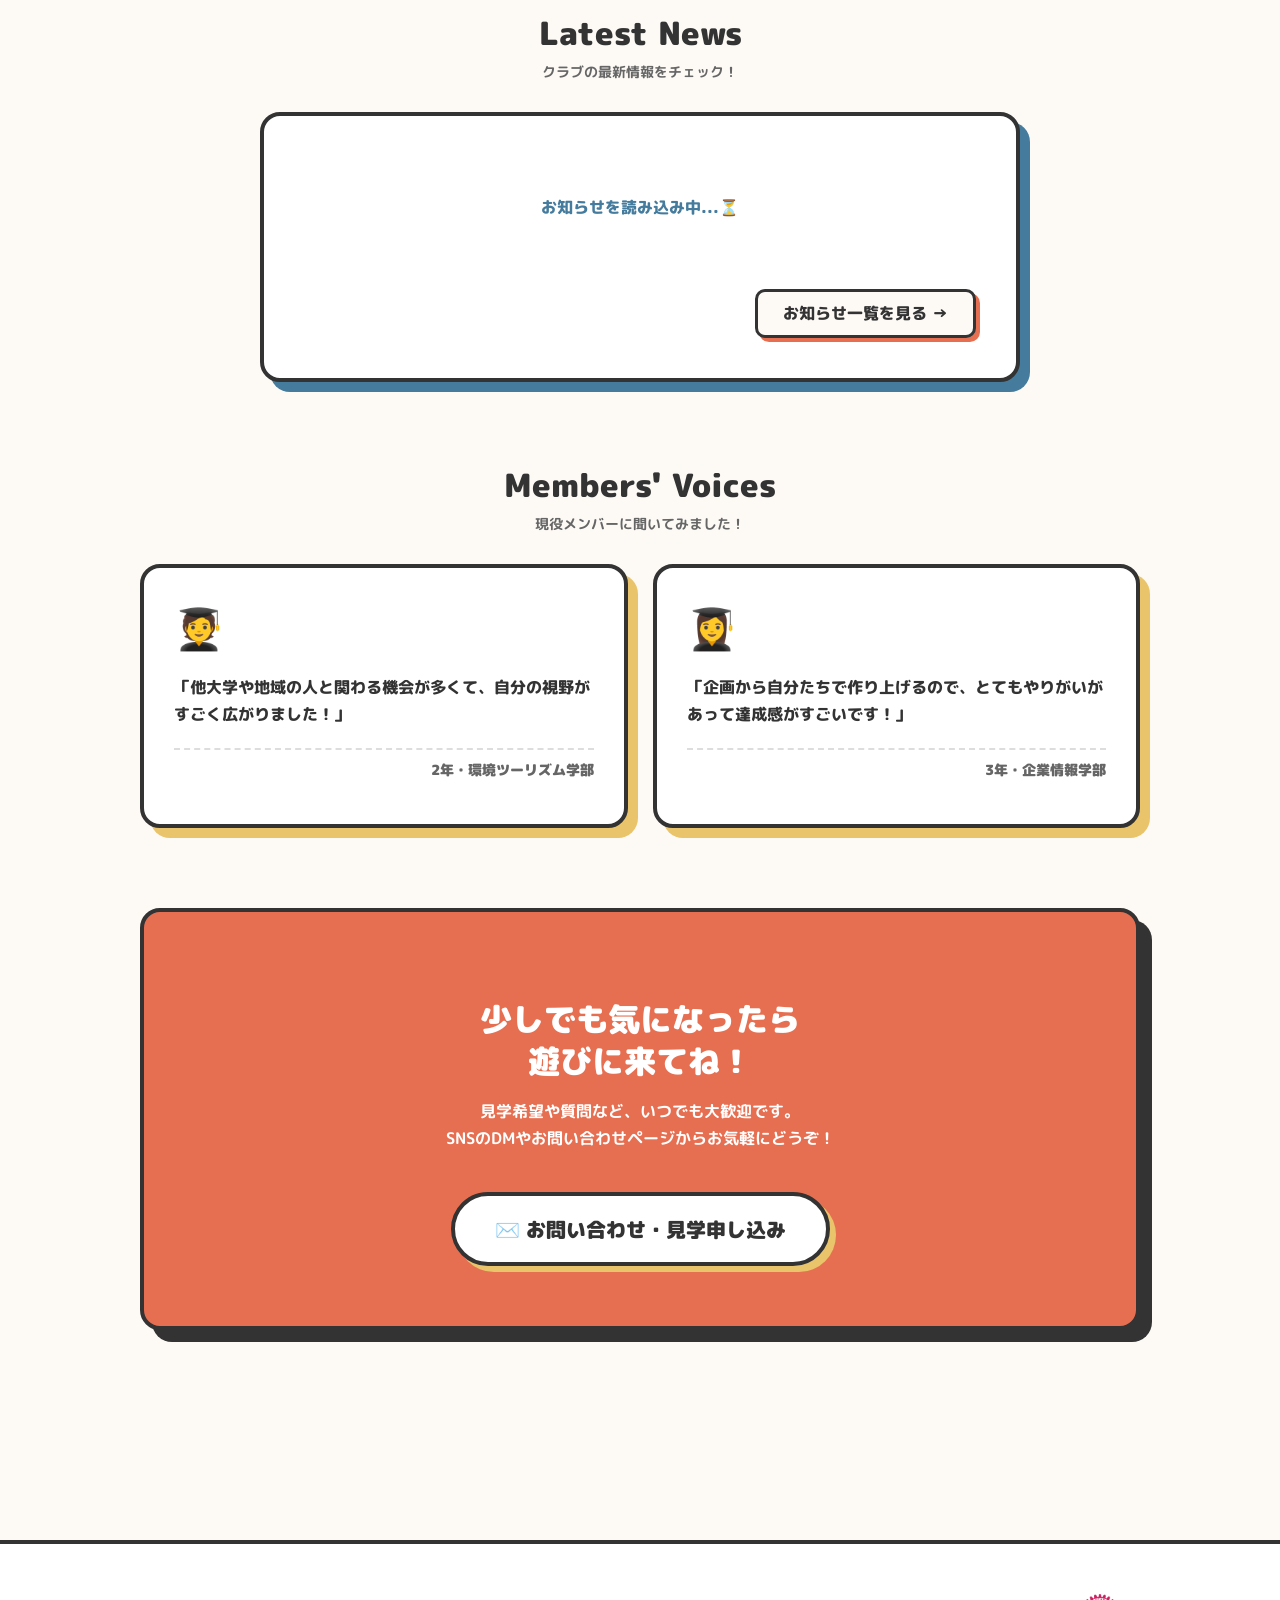
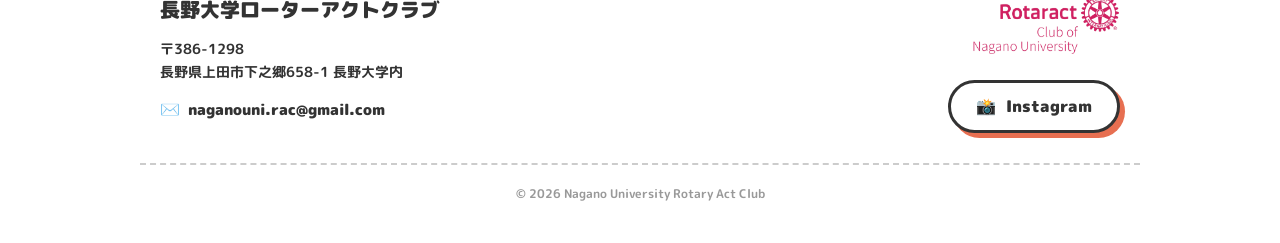
==== commit d5880ebc: "Add files via upload" ====
--- a/index.html
+++ b/index.html
@@ -11,14 +11,16 @@
 <body class="home-body">
 
     <header class="site-header">
-
+        
         <div class="hamburger" id="hamburger">
             <span></span>
             <span></span>
             <span></span>
         </div>
+
         <div class="header-logo">
             <img src="logo.png" alt="クラブロゴ" class="logo-img">
+            <div class="logo-text">長野大学<br>ローターアクトクラブ</div>
         </div>
         
         <nav class="header-nav">
@@ -67,13 +69,13 @@
     <div class="page-body">
 
         <section class="about-section">
-            <h2>About Us <br><span style="font-size: 16px; color: #666;">ローターアクトクラブとは？</span></h2>
+            <h2 class="section-title">About Us</h2>
+            <p class="section-subtitle">ローターアクトクラブとは？</p>
             
             <div class="about-layout">
                 <div class="about-left">
                     <p class="about-text">
                         ローターアクトクラブでは、18歳以上の人たちが集まって、地域社会のリーダーと意見交換をしたり、リーダーシップと専門的なスキルを育んだりしながら、楽しく奉仕活動を行っています。<br><br>
-                        大都市から僻村まで、ローターアクトはさまざまな地域社会で変化をもたらしています。<br><br>
                         ローターアクト会員は、クラブの組織、運営、資金管理、活動や奉仕プロジェクトの計画・実施を自ら決定することができます。
                     </p>
                     <div class="about-btn-wrap">
@@ -83,16 +85,16 @@
 
                 <div class="about-right">
                     <div class="about-image-wrapper">
-                        <img src="ラッシー.JPEG" alt="活動風景" class="about-image">
+                        <img src="about-pic.jpg" alt="活動風景" class="about-image">
                     </div>
                 </div>
             </div>
         </section>
 
-        <section id="next-event-display" style="max-width: 1000px; margin: 0 auto 80px auto; padding: 0 20px; display: none;">
+        <section id="next-event-display" class="next-event-section" style="max-width: 1000px; width: 100%; margin: 0 auto 80px auto; display: none;">
             </section>
 
-        <section class="top-news-section" style="max-width: 1000px; margin: 0 auto 80px auto; padding: 0 20px;">
+        <section class="top-news-section">
             <div class="top-news-header">
                 <h2 class="section-title">Latest News</h2>
                 <p class="section-subtitle">クラブの最新情報をチェック！</p>
@@ -108,11 +110,9 @@
             </div>
         </section>
 
-        <section class="voices-section" style="max-width: 1000px; margin: 0 auto 80px auto; padding: 0 20px;">
-            <div class="voices-header" style="text-align: center; margin-bottom: 30px;">
-                <h2 class="section-title">Members' Voices</h2>
-                <p class="section-subtitle">現役メンバーに聞いてみました！</p>
-            </div>
+        <section class="voices-section" style="max-width: 1000px; width: 100%; margin: 0 auto 80px auto;">
+            <h2 class="section-title">Members' Voices</h2>
+            <p class="section-subtitle">現役メンバーに聞いてみました！</p>
             
             <div class="voices-grid">
                 <div class="voice-card">
@@ -128,7 +128,7 @@
             </div>
         </section>
 
-        <section class="cta-section" style="max-width: 1000px; margin: 0 auto 80px auto; padding: 0 20px;">
+        <section class="cta-section" style="max-width: 1000px; width: 100%; margin: 0 auto 80px auto;">
             <div class="cta-box">
                 <h2 class="cta-title">少しでも気になったら<br>遊びに来てね！</h2>
                 <p class="cta-text">見学希望や質問など、いつでも大歓迎です。<br>SNSのDMやお問い合わせページからお気軽にどうぞ！</p>
@@ -155,7 +155,6 @@
                 <div class="footer-logo-right">
                     <img src="logo.png" alt="クラブロゴ" class="footer-logo-img">
                 </div>
-                
                 <a href="https://www.instagram.com/nagano_univ.rac" target="_blank" class="instagram-link">
                     <span class="inst-icon">📸</span> Instagram
                 </a>
@@ -167,111 +166,125 @@
     </footer>
 
     <script>
-        // --- スライドショー制御 ---
+        // --- ハンバーガーメニュー制御 ---
+        const hamburger = document.getElementById('hamburger');
+        const headerNav = document.querySelector('.header-nav');
+        if(hamburger) {
+            hamburger.addEventListener('click', () => {
+                hamburger.classList.toggle('active');
+                headerNav.classList.toggle('active');
+            });
+        }
+
+        // --- スライドショー制御（PC:スライド / スマホ:フェード） ---
         let currentSlide = 0;
         const slideWrapper = document.getElementById('slideWrapper');
         const slides = document.querySelectorAll('.slide');
         const totalSlides = slides.length;
 
-        function updateSlidePosition() {
-            slideWrapper.style.transform = `translateX(-${currentSlide * 100}%)`;
-        }
+        function initSlideshow() {
+            if (window.innerWidth <= 768) {
+                slides.forEach(s => s.classList.remove('active'));
+                slides[0].classList.add('active');
+            }
+        }
+        initSlideshow();
 
         function moveSlide(step) {
-            currentSlide += step;
-            if (currentSlide >= totalSlides) currentSlide = 0;
-            else if (currentSlide < 0) currentSlide = totalSlides - 1;
-            updateSlidePosition();
+            if (window.innerWidth > 768) {
+                // PC版：スライド移動
+                currentSlide += step;
+                if (currentSlide >= totalSlides) currentSlide = 0;
+                else if (currentSlide < 0) currentSlide = totalSlides - 1;
+                slideWrapper.style.transform = `translateX(-${currentSlide * 100}%)`;
+            } else {
+                // スマホ版：ふわっとフェード
+                slides[currentSlide].classList.remove('active');
+                currentSlide += step;
+                if (currentSlide >= totalSlides) currentSlide = 0;
+                else if (currentSlide < 0) currentSlide = totalSlides - 1;
+                slides[currentSlide].classList.add('active');
+            }
             resetTimer();
         }
 
         let slideInterval = setInterval(() => { moveSlide(1); }, 5000);
-        function resetTimer() { clearInterval(slideInterval); slideInterval = setInterval(() => { moveSlide(1); }, 5000); }
-
-        // --- スプレッドシート連動 ---
+        function resetTimer() { 
+            clearInterval(slideInterval); 
+            slideInterval = setInterval(() => { moveSlide(1); }, 5000); 
+        }
+
+        window.addEventListener('resize', () => {
+            if (window.innerWidth > 768) {
+                slideWrapper.style.transform = `translateX(-${currentSlide * 100}%)`;
+            } else {
+                slides.forEach(s => s.classList.remove('active'));
+                slides[currentSlide].classList.add('active');
+            }
+        });
+
+        // --- スプレッドシート連動（Next Event & News） ---
         const SHEET_ID = '1hLWEqfJHSYtHm4iIYa53wFP2eFq6mSdjlKo8hhfUUVc'; 
         const sheetUrl = `https://docs.google.com/spreadsheets/d/${SHEET_ID}/gviz/tq?tqx=out:json`;
         const getVal = (row, idx) => (row.length > idx && row[idx]) ? (row[idx].f || row[idx].v) : '';
 
-        fetch(sheetUrl)
-            .then(res => res.text())
-            .then(text => {
-                const json = JSON.parse(text.match(/google\.visualization\.Query\.setResponse\(([\s\S\w]+)\);/)[1]);
-                const rows = json.table.rows;
-
-                // 1. Next Event の読み込み
-                let latestEvent = null;
-                for (let i = rows.length - 1; i >= 0; i--) {
-                    if (rows[i].c && getVal(rows[i].c, 2) === 'イベント') {
-                        latestEvent = rows[i].c;
-                        break;
-                    }
+        fetch(sheetUrl).then(res => res.text()).then(text => {
+            const json = JSON.parse(text.match(/google\.visualization\.Query\.setResponse\(([\s\S\w]+)\);/)[1]);
+            const rows = json.table.rows;
+
+            // 1. Next Event の読み込み
+            let latestEvent = null;
+            for (let i = rows.length - 1; i >= 0; i--) {
+                if (rows[i].c && getVal(rows[i].c, 2) === 'イベント') {
+                    latestEvent = rows[i].c;
+                    break;
                 }
-                const eventBox = document.getElementById('next-event-display');
-                if (latestEvent) {
-                    eventBox.innerHTML = `
-                        <div class="next-event-card">
-                            <div class="event-badge">Next Event</div>
-                            <h3 class="event-title">${getVal(latestEvent, 3)}</h3>
-                            <p class="event-desc">${getVal(latestEvent, 6).replace(/\n/g, '<br>')}</p>
-                            <div class="event-details">
-                                <p>📅 <strong>日時：</strong> ${getVal(latestEvent, 8) || '未定'}</p>
-                                <p>📍 <strong>場所：</strong> ${getVal(latestEvent, 9) || '未定'}</p>
+            }
+            const eventBox = document.getElementById('next-event-display');
+            if (latestEvent) {
+                eventBox.innerHTML = `
+                    <div class="next-event-card">
+                        <div class="event-badge">Next Event</div>
+                        <h3 class="event-title">${getVal(latestEvent, 3)}</h3>
+                        <p class="event-desc">${getVal(latestEvent, 6).replace(/\n/g, '<br>')}</p>
+                        <div class="event-details">
+                            <p>📅 <strong>日時：</strong> ${getVal(latestEvent, 8) || '未定'}</p>
+                            <p>📍 <strong>場所：</strong> ${getVal(latestEvent, 9) || '未定'}</p>
+                        </div>
+                    </div>`;
+                eventBox.style.display = 'block';
+            }
+
+            // 2. Latest News の読み込み（最新3件）
+            const newsList = document.getElementById('top-news-list');
+            newsList.innerHTML = '';
+            const sortedRows = [...rows].reverse();
+            let newsCount = 0;
+
+            for (let i = 0; i < sortedRows.length && newsCount < 3; i++) {
+                const row = sortedRows[i].c;
+                if (!row || !getVal(row, 0)) continue;
+                newsCount++;
+
+                const id = getVal(row, 0), date = getVal(row, 1), category = getVal(row, 2) || 'お知らせ', title = getVal(row, 3);
+                let catClass = 'cat-default';
+                if (category === '活動報告') catClass = 'cat-report';
+                if (category === 'イベント') catClass = 'cat-event';
+                if (category === '重要') catClass = 'cat-important';
+                if (category === '幹事日記') catClass = 'cat-event';
+
+                newsList.innerHTML += `
+                    <li class="news-item">
+                        <a href="article.html?id=${id}" class="news-link">
+                            <div class="news-meta">
+                                <span class="news-date">${date}</span>
+                                <span class="news-category ${catClass}">${category}</span>
                             </div>
-                        </div>`;
-                    eventBox.style.display = 'block';
-                }
-
-                // 2. Latest News の読み込み（最新3件）
-                const newsList = document.getElementById('top-news-list');
-                newsList.innerHTML = '';
-                const sortedRows = [...rows].reverse();
-                let newsCount = 0;
-
-                for (let i = 0; i < sortedRows.length && newsCount < 3; i++) {
-                    const row = sortedRows[i].c;
-                    if (!row || !getVal(row, 0)) continue;
-                    newsCount++;
-
-                    const id = getVal(row, 0), date = getVal(row, 1), category = getVal(row, 2) || 'お知らせ', title = getVal(row, 3), body = getVal(row, 6);
-                    
-                    let catClass = 'cat-event';
-                    if (category === '活動報告') catClass = 'cat-report';
-                    if (category === '重要') catClass = 'cat-important';
-
-                    let categoryHTML = `<span class="news-category ${catClass}">${category}</span>`;
-                    if (category === '幹事日記') {
-                        categoryHTML = `<a href="diary.html" class="news-category ${catClass}" style="text-decoration: none; position: relative; z-index: 10;">${category}</a>`;
-                    }
-
-                    let snippet = body ? `<div style="font-size: 13px; color: #666; margin-top: 5px;">${body.length > 50 ? body.substring(0, 50) + '...' : body}</div>` : '';
-
-                    newsList.innerHTML += `
-                        <li class="news-item">
-                            <div class="news-link" style="display: flex; align-items: center; position: relative;">
-                                <div class="news-meta" style="flex-shrink: 0; position: relative; z-index: 11;">
-                                    <span class="news-date">${date}</span>
-                                    ${categoryHTML}
-                                </div>
-                                <a href="article.html?id=${id}" style="flex-grow: 1; margin-left: 20px; text-decoration: none; color: inherit; display: block; z-index: 5;">
-                                    <div class="news-title" style="font-weight: 800;">${title}</div>
-                                    ${snippet}
-                                </a>
-                            </div>
-                        </li>`;
-                }
-            });
-    </script>
-
-    <script>
-        const hamburger = document.getElementById('hamburger');
-        const headerNav = document.querySelector('.header-nav');
-        if(hamburger) {
-            hamburger.addEventListener('click', () => {
-                hamburger.classList.toggle('active'); /* 3本線をバツ印に変える */
-                headerNav.classList.toggle('active'); /* メニューを横から出す */
-            });
-        }
+                            <div class="news-title">${title}</div>
+                        </a>
+                    </li>`;
+            }
+        });
     </script>
 </body>
 </html>
--- a/style.css
+++ b/style.css
@@ -221,7 +221,8 @@
     z-index: 1; 
 }
 
-.slideshow, .slide-wrapper { width: 100%; height: 100%; margin: 0; padding: 0; display: flex; }
+.slideshow { width: 100%; height: 100%; overflow: hidden; position: relative; }
+.slide-wrapper { display: flex ; width: 100%; height: 100%; transition: transform 0.6s cubic-bezier(0.25, 1, 0.5, 1); }
 .slide-wrapper { transition: transform 0.6s cubic-bezier(0.25, 1, 0.5, 1); }
 .slide {
     flex: 0 0 100%;
@@ -230,6 +231,7 @@
     background-size: cover;      
     background-position: center; 
     background-repeat: no-repeat;
+    opacity: 1;
 }
 .slide1 { background-image: url('2.jpeg'); background-color: var(--accent-blue); }
 .slide2 { background-image: url('3.jpeg'); background-color: var(--accent); }
@@ -558,6 +560,26 @@
     .page-body { padding-top: 150px; }
     .home-body { padding-top: 130px !important; }
     .home-body .page-body { padding-top: 30px !important; }
+
+    .slide-wrapper {
+        display: block; /* 横並びを解除 */
+        position: relative;
+        transform: none !important; /* PC用の横移動を無効化 */
+    }
+    .slide {
+        position: absolute; /* 全てのスライドを同じ場所に重ねる */
+        top: 0;
+        left: 0;
+        width: 100%;
+        height: 100%;
+        opacity: 0; /* 最初は透明 */
+        transition: opacity 1.2s ease-in-out; /* ふわっと入れ替わる時間 */
+        z-index: 0;
+    }
+    .slide.active {
+        opacity: 1;
+        z-index: 1;
+    }
     
     .main-visual-full { height: 50vh; min-height: 350px; aspect-ratio: auto; }
     .main-visual-content-overlay { padding: 30px 20px; width: 90%; max-width: 90%; box-shadow: 4px 4px 0px var(--accent); }
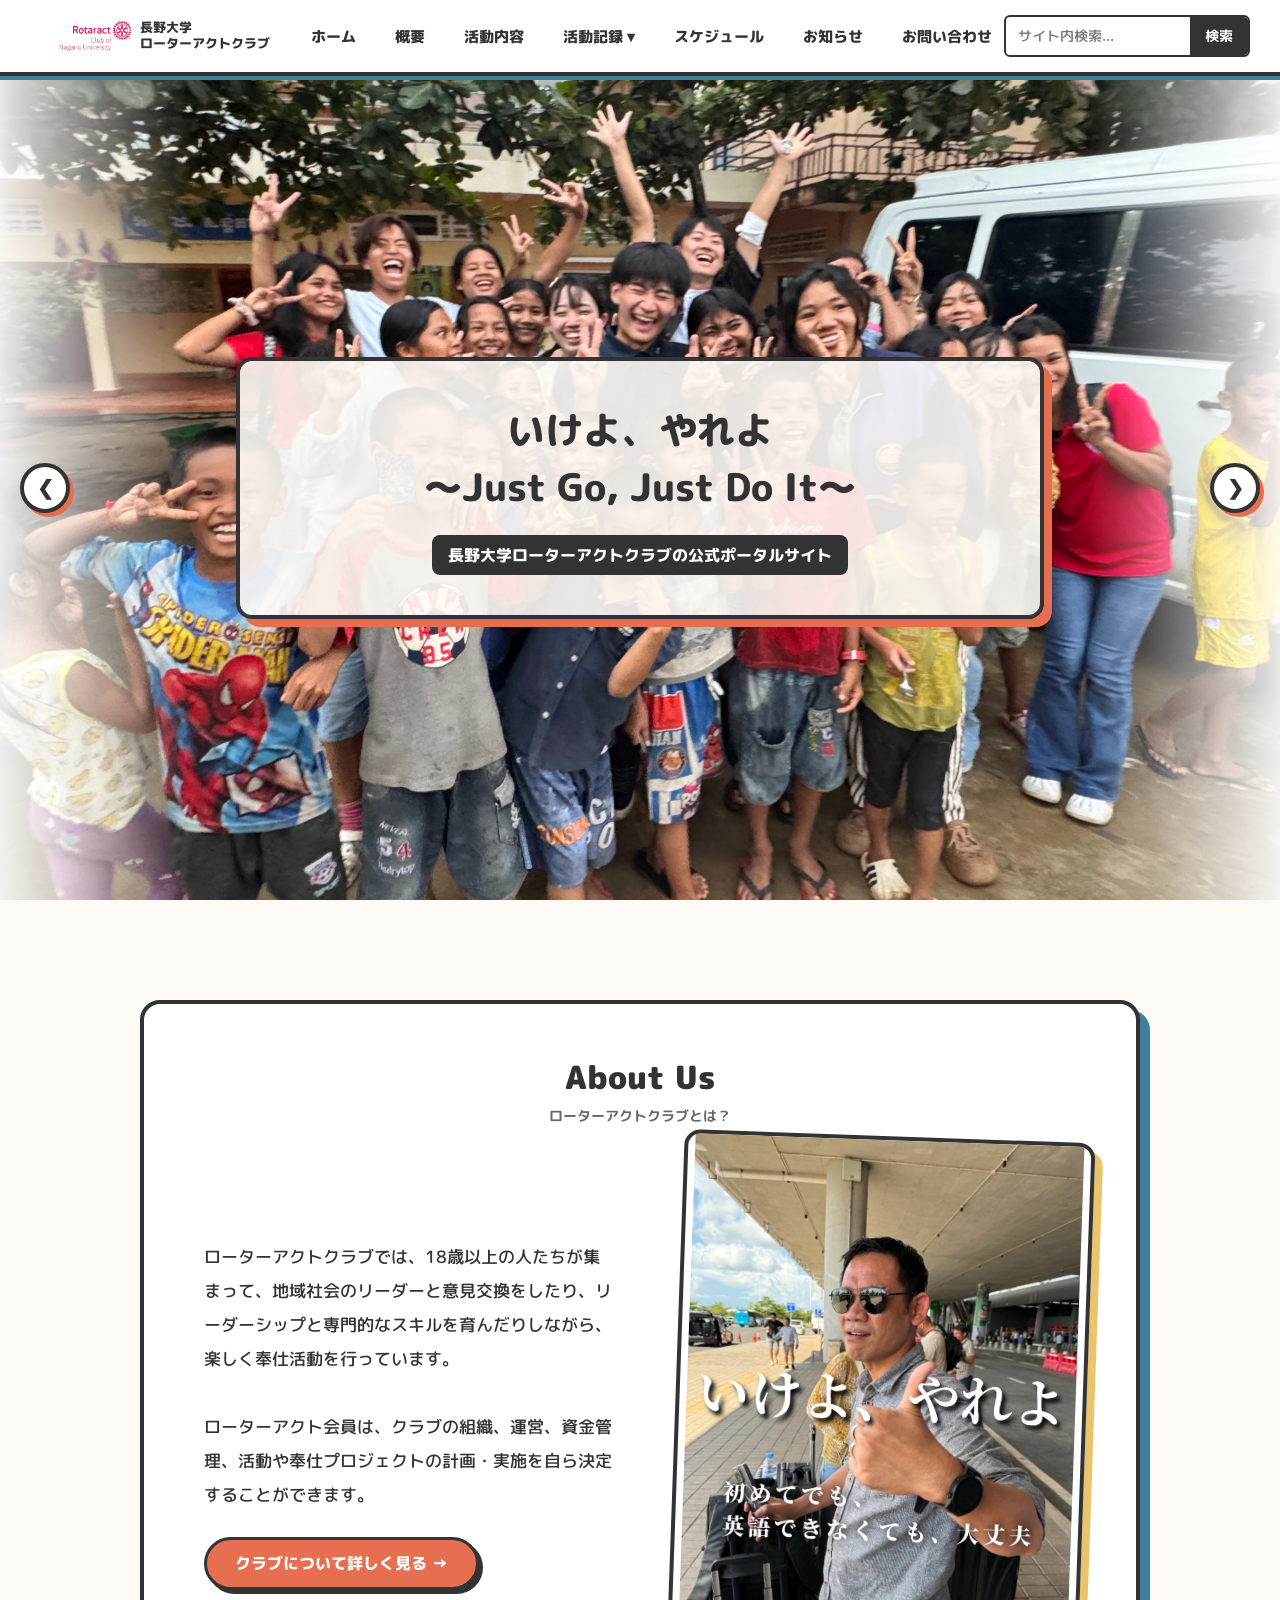
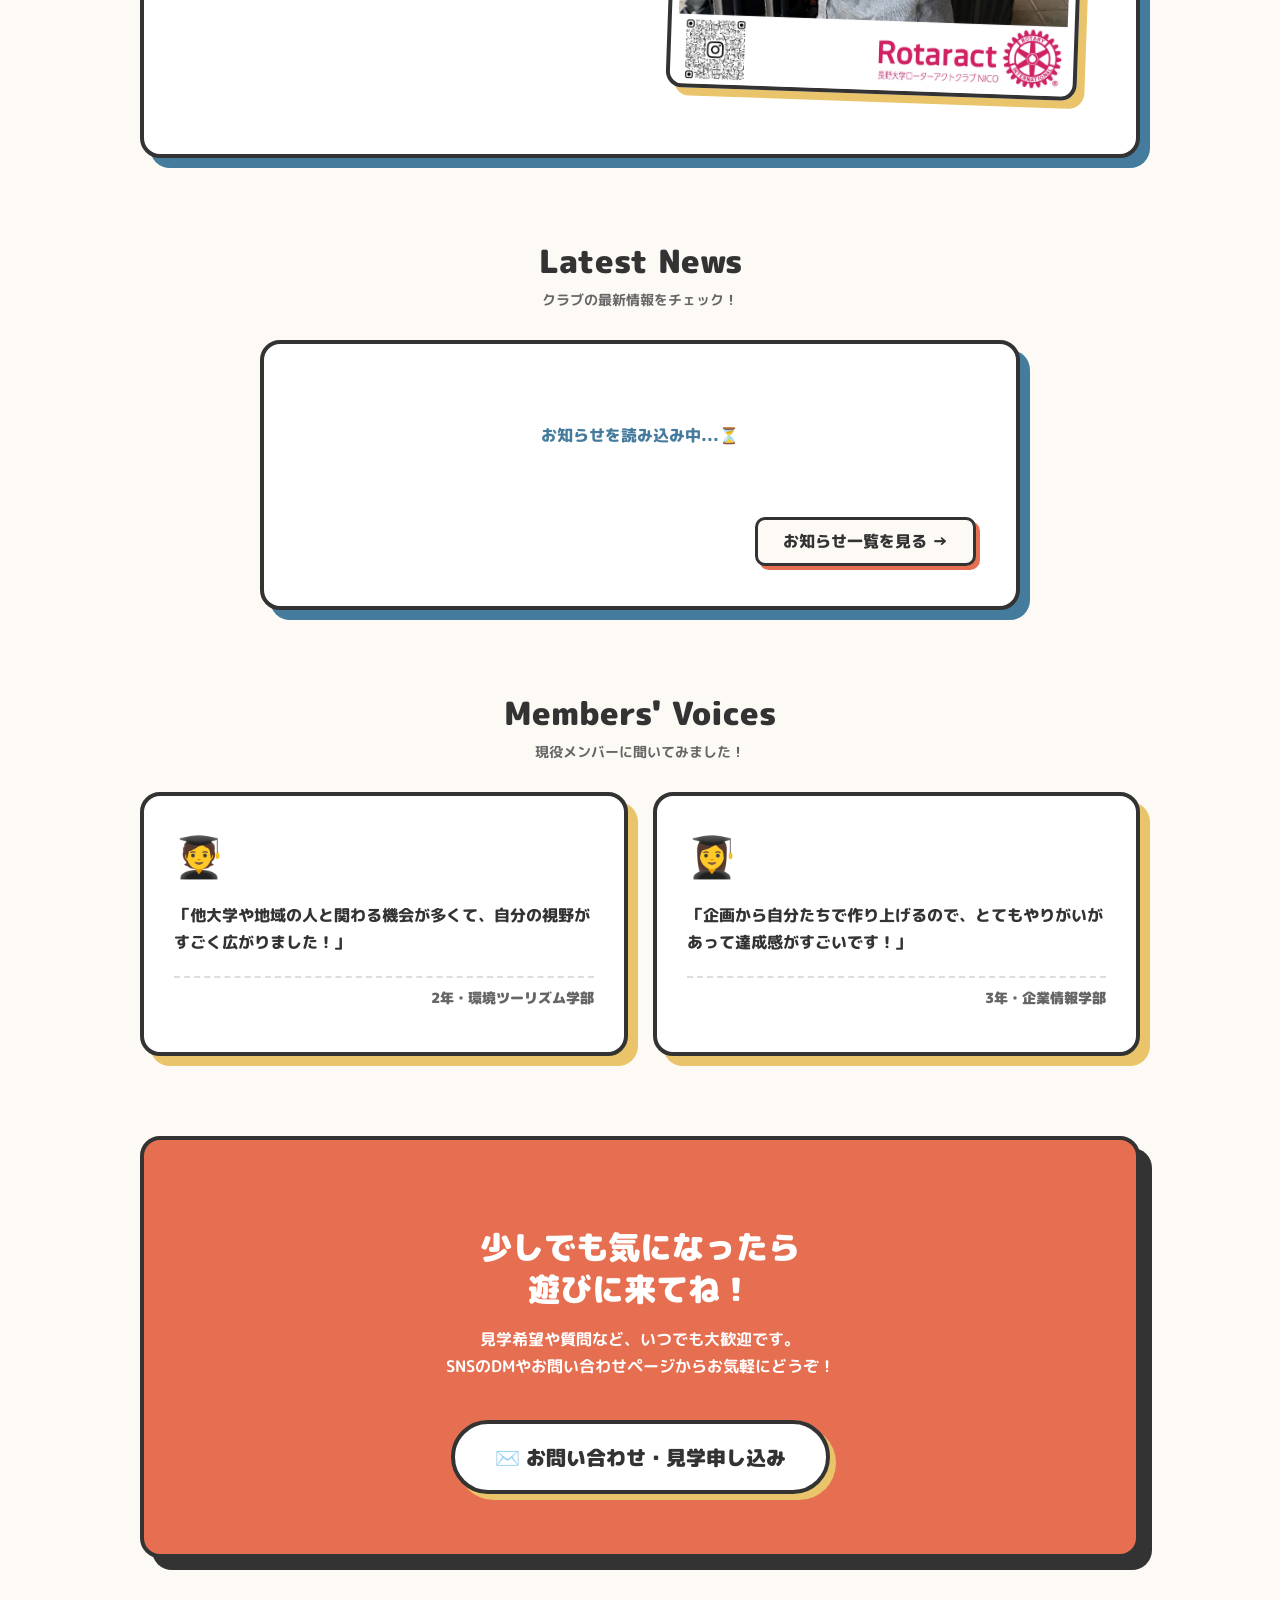
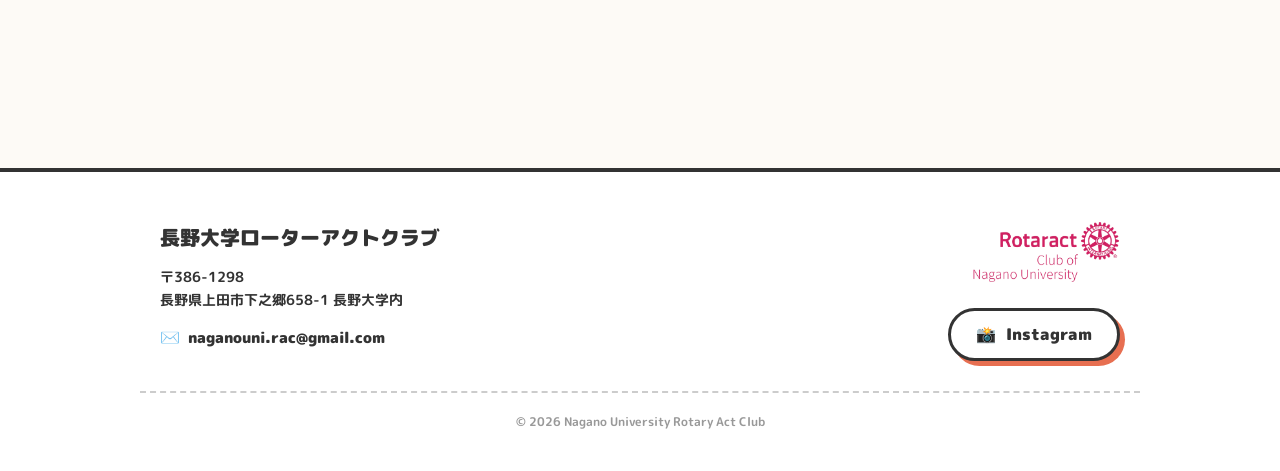
==== commit 265be363: "Add files via upload" ====
--- a/index.html
+++ b/index.html
@@ -85,7 +85,7 @@
 
                 <div class="about-right">
                     <div class="about-image-wrapper">
-                        <img src="about-pic.jpg" alt="活動風景" class="about-image">
+                        <img src="ラッシー.JPEG" alt="活動風景" class="about-image">
                     </div>
                 </div>
             </div>
--- a/style.css
+++ b/style.css
@@ -71,7 +71,7 @@
     display: flex;
     justify-content: space-between;
     align-items: center;
-    padding: 16px 50px;
+    padding: 16px 30px;
     box-sizing: border-box;
     z-index: 1000;
     box-shadow: 0 4px 0px var(--accent-blue);
@@ -576,10 +576,7 @@
         transition: opacity 1.2s ease-in-out; /* ふわっと入れ替わる時間 */
         z-index: 0;
     }
-    .slide.active {
-        opacity: 1;
-        z-index: 1;
-    }
+    
     
     .main-visual-full { height: 50vh; min-height: 350px; aspect-ratio: auto; }
     .main-visual-content-overlay { padding: 30px 20px; width: 90%; max-width: 90%; box-shadow: 4px 4px 0px var(--accent); }
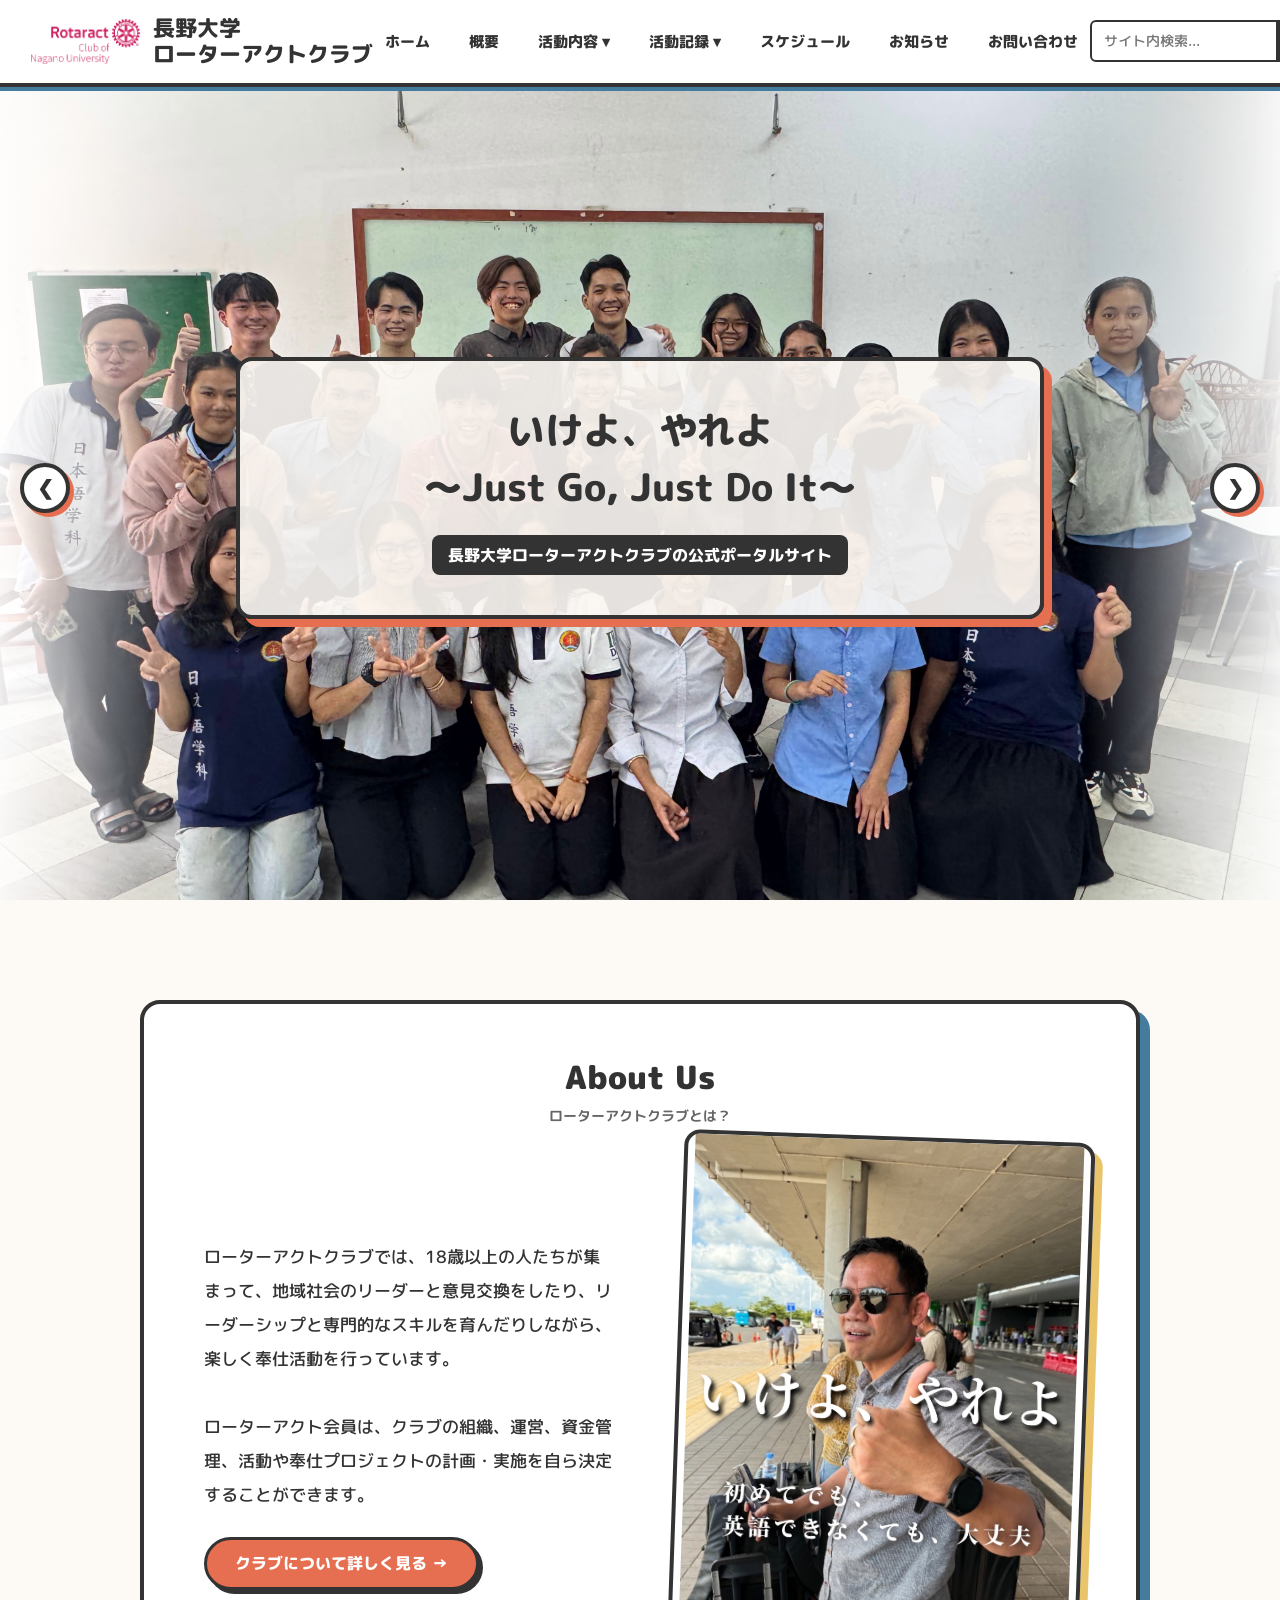
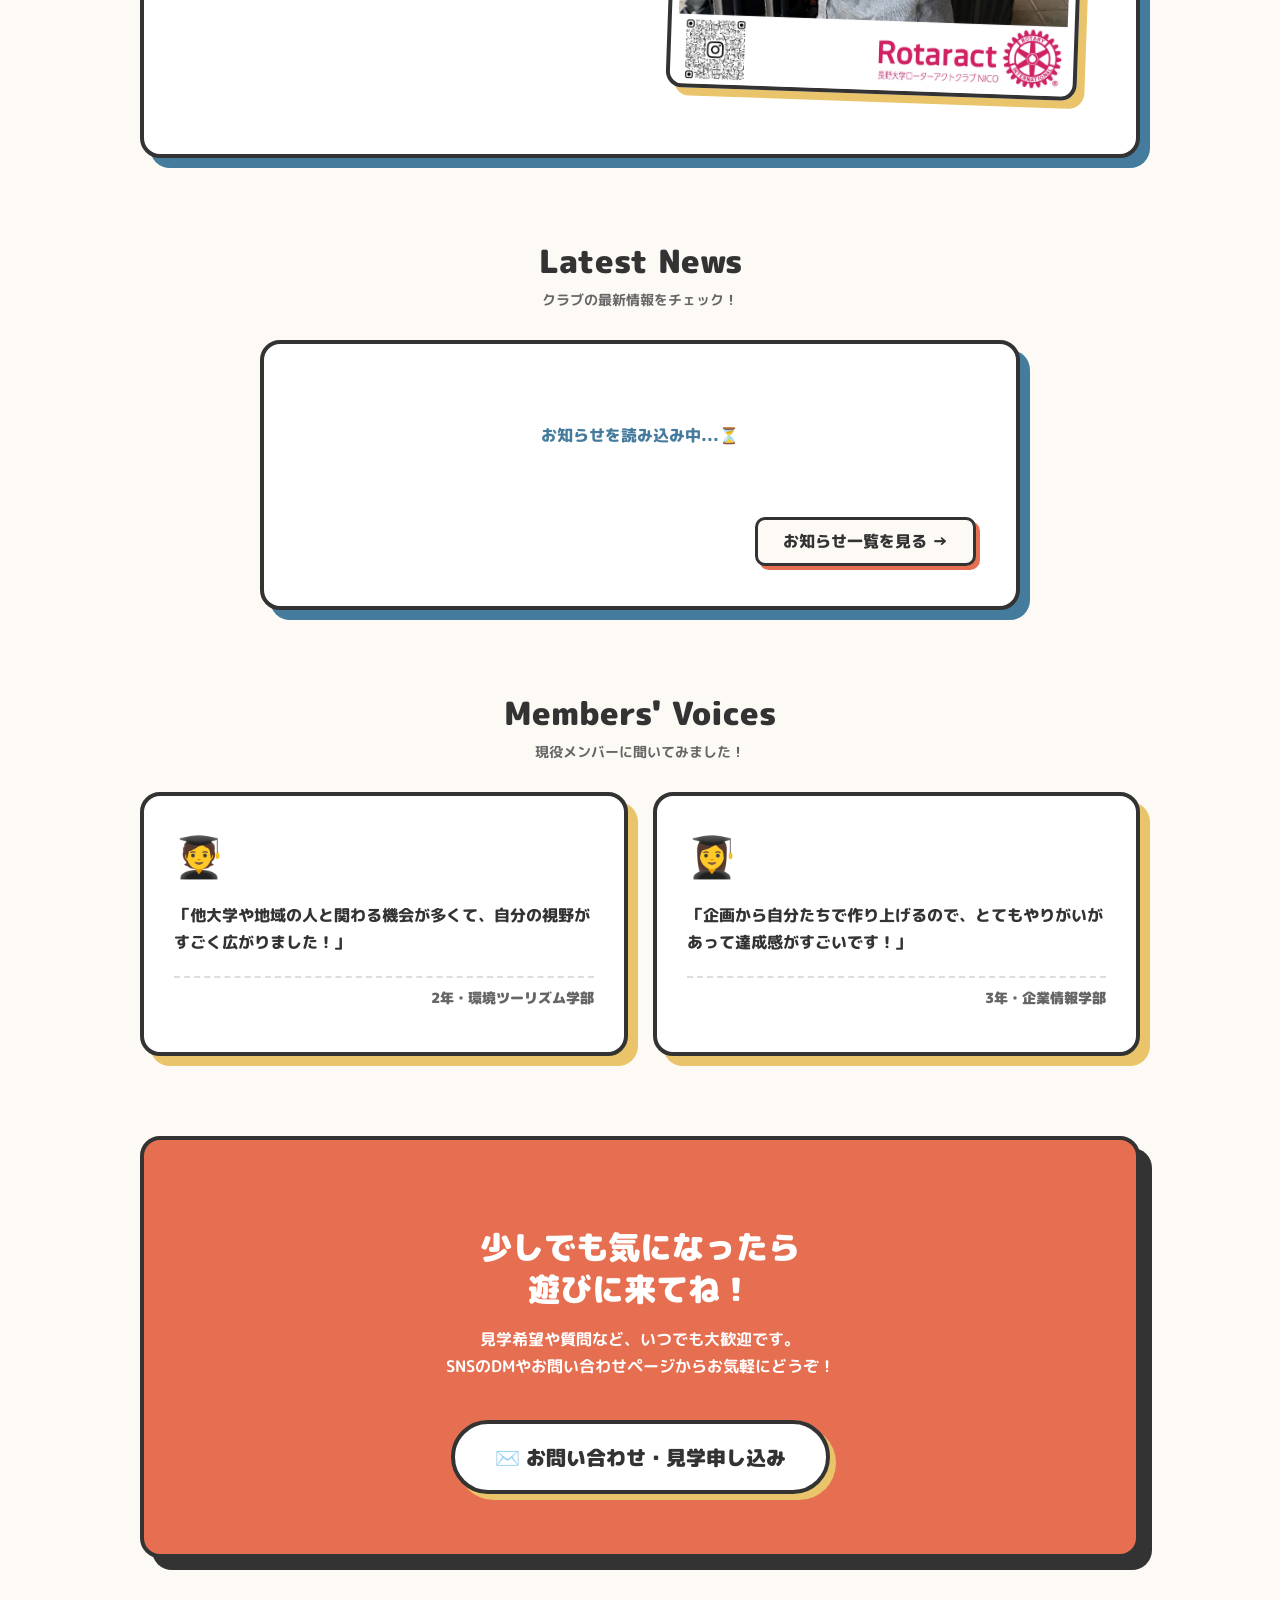
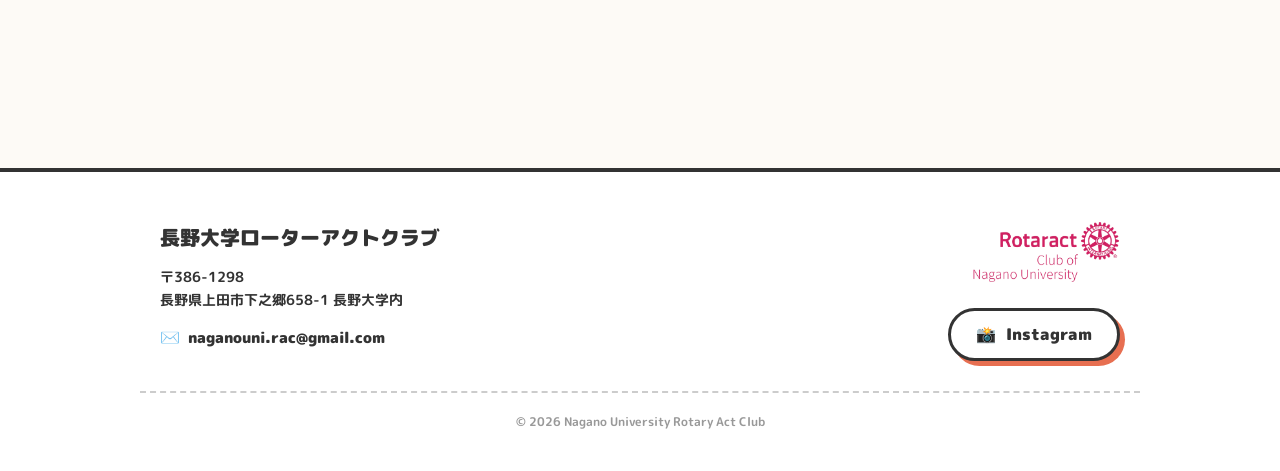
==== commit 545aeaae: "Add files via upload" ====
--- a/index.html
+++ b/index.html
@@ -27,9 +27,15 @@
             <ul>
                 <li><a href="index.html">ホーム</a></li>
                 <li><a href="about.html">概要</a></li>
-                <li><a href="activity.html">活動内容</a></li>
                 <li class="dropdown">
-                    <a href="log.html" class="dropbtn">活動記録 ▾</a>
+                    <a href="javascript:void(0)" class="dropbtn">活動内容 ▾</a>
+                    <ul class="dropdown-content">
+                        <li><a href="activity-international.html">国際奉仕</a></li>
+                        <li><a href="activity-local.html">地域奉仕</a></li>
+                    </ul>
+                </li>
+                <li class="dropdown">
+                    <a href="javascript:void(0)" class="dropbtn">活動記録 ▾</a>
                     <ul class="dropdown-content">
                         <li><a href="log.html">これまでの活動</a></li>
                         <li><a href="diary.html">幹事日記</a></li>
@@ -175,6 +181,24 @@
                 headerNav.classList.toggle('active');
             });
         }
+
+        const dropdowns = document.querySelectorAll('.dropdown');
+        dropdowns.forEach(dropdown => {
+            const dropbtn = dropdown.querySelector('.dropbtn');
+            if (dropbtn) {
+                dropbtn.addEventListener('click', (e) => {
+                    e.preventDefault(); // リンクの移動を完全にストップ
+                    
+                    // 他の開いているメニューを閉じる（任意：開けっ放しにしたい場合は下の3行を消してもOKです）
+                    dropdowns.forEach(other => {
+                        if (other !== dropdown) other.classList.remove('active');
+                    });
+
+                    // タップしたメニューを開閉する
+                    dropdown.classList.toggle('active');
+                });
+            }
+        });
 
         // --- スライドショー制御（PC:スライド / スマホ:フェード） ---
         let currentSlide = 0;
--- a/style.css
+++ b/style.css
@@ -27,7 +27,6 @@
     flex-direction: column;
 }
 
-/* ページ全体の隙間調整・フッター押し下げ */
 .page-body {
     flex: 1;
     padding: 130px 20px 80px; 
@@ -38,287 +37,102 @@
     box-sizing: border-box;
 }
 
-/* トップページ特有のヘッダー隙間調整 */
 .home-body { padding-top: 75px !important; }
 .home-body .page-body { padding-top: 40px !important; }
 
-/* セクション共通タイトル */
-.section-title {
-    font-size: 32px;
-    font-weight: 900;
-    margin: 0;
-    text-align: center;
-}
-.section-subtitle {
-    font-size: 14px;
-    color: #666;
-    font-weight: bold;
-    margin: 5px 0 0 0;
-    text-align: center;
-}
-
+.section-title { font-size: 32px; font-weight: 900; margin: 0; text-align: center; }
+.section-subtitle { font-size: 14px; color: #666; font-weight: bold; margin: 5px 0 0 0; text-align: center; }
 
 /* ====================================================
-   2. ヘッダー＆ナビゲーション（Header & Nav）
+   2. ヘッダー＆ナビゲーション
    ==================================================== */
 .site-header {
-    position: fixed;
-    top: 0;
-    left: 0;
-    width: 100%;
-    background-color: var(--card-bg);
-    border-bottom: var(--border-thick);
-    display: flex;
-    justify-content: space-between;
-    align-items: center;
-    padding: 16px 30px;
-    box-sizing: border-box;
-    z-index: 1000;
-    box-shadow: 0 4px 0px var(--accent-blue);
-}
+    position: fixed; top: 0; left: 0; width: 100%;
+    background-color: var(--card-bg); border-bottom: var(--border-thick);
+    display: flex; justify-content: space-between; align-items: center;
+    padding: 16px 30px; box-sizing: border-box;
+    z-index: 1000; box-shadow: 0 4px 0px var(--accent-blue);
+}
+
+/* PC版ハンバーガー隠す */
+.hamburger { display: none; }
 
 .header-logo {
-    display: flex;
-    align-items: center; /* 画像と文字の縦の高さを揃える */
-    gap: 12px; /* 画像と文字の間の隙間 */
-    font-size: 26px;
-    font-weight: 800;
-    color: var(--text-main);
-    line-height: 1.2;
-    white-space: nowrap;
-}
-
-.logo-img {
-    height: 65px; /* 🌟 画像の高さ（大きすぎる場合はここで数値を調整してください） */
-    width: auto;
-    object-fit: contain;
-}
-
-.header-nav ul {
-    display: flex;
-    list-style: none;
-    margin: 0;
-    padding: 0;
-    gap: 20px;
-    white-space: nowrap;
-}
-
-.header-nav a {
-    text-decoration: none;
-    color: var(--text-main);
-    font-weight: 800;
-    font-size: 17px;
-    padding: 8px 16px;
-    border-radius: 20px;
-    transition: all 0.2s ease;
-}
-.header-nav a:hover {
-    background-color: var(--accent);
-    color: #fff;
-    transform: translateY(-2px);
-}
-
-/* --- ドロップダウンメニュー --- */
+    display: flex; align-items: center; gap: 12px;
+    font-size: 26px; font-weight: 800; color: var(--text-main);
+    line-height: 1.2; white-space: nowrap;
+}
+.logo-img { height: 45px; width: auto; object-fit: contain; }
+
+.header-nav ul { display: flex; list-style: none; margin: 0; padding: 0; gap: 20px; white-space: nowrap; }
+.header-nav a { text-decoration: none; color: var(--text-main); font-weight: 800; font-size: 17px; padding: 8px 16px; border-radius: 20px; transition: all 0.2s ease; }
+.header-nav a:hover { background-color: var(--accent); color: #fff; transform: translateY(-2px); }
+
 .dropdown { position: relative; display: inline-block; }
-.dropdown-content {
-    display: none !important; 
-    position: absolute;
-    top: 100%;
-    left: 50%;
-    transform: translateX(-50%);
-    background-color: var(--card-bg);
-    border: var(--border-thick);
-    border-radius: 12px;
-    min-width: 180px;
-    box-shadow: 6px 6px 0px var(--accent-blue);
-    z-index: 1001;
-    padding: 10px 0;
-    list-style: none;
-    margin: 10px 0 0 0;
-}
+.dropdown-content { display: none !important; position: absolute; top: 100%; left: 50%; transform: translateX(-50%); background-color: var(--card-bg); border: var(--border-thick); border-radius: 12px; min-width: 180px; box-shadow: 6px 6px 0px var(--accent-blue); z-index: 1001; padding: 10px 0; list-style: none; margin: 10px 0 0 0; }
 .dropdown:hover .dropdown-content { display: block !important; }
-.dropdown-content a {
-    display: block;
-    padding: 12px 20px !important;
-    border-radius: 0 !important;
-    text-align: center;
-    font-size: 15px !important;
-    transition: background 0.2s;
-}
-.dropdown-content a:hover {
-    background-color: var(--bg-color);
-    color: var(--accent-red) !important;
-    transform: none !important;
-}
-
-/* --- サイト内検索窓（黒太枠・黒ボタン） --- */
+.dropdown-content a { display: block; padding: 12px 20px !important; border-radius: 0 !important; text-align: center; font-size: 15px !important; }
+.dropdown-content a:hover { background-color: var(--bg-color); color: var(--accent-red) !important; transform: none !important; }
+
 .header-right { display: flex; align-items: center; gap: 20px; }
-.header-search, .header-search form {
-    display: flex;
-    align-items: stretch;
-    border: 2px solid #333;
-    border-radius: 6px;
-    overflow: hidden;
-    height: 38px;
-    margin: 0;
-    background-color: #fff;
-}
-.header-search input {
-    border: none;
-    padding: 0 12px;
-    outline: none;
-    font-size: 14px;
-    width: 160px;
-    background-color: transparent;
-    color: var(--text-main);
-    font-family: inherit;
-    font-weight: 500;
-}
-.header-search button {
-    background-color: #333;
-    color: #fff;
-    border: none;
-    padding: 0 15px;
-    cursor: pointer;
-    font-weight: bold;
-    font-size: 14px;
-    font-family: inherit;
-    transition: background-color 0.2s;
-}
+.header-search, .header-search form { display: flex; align-items: stretch; border: 2px solid #333; border-radius: 6px; overflow: hidden; height: 38px; margin: 0; background-color: #fff; }
+.header-search input { border: none; padding: 0 12px; outline: none; font-size: 14px; width: 160px; background-color: transparent; color: var(--text-main); font-family: inherit; font-weight: 500; }
+.header-search button { background-color: #333; color: #fff; border: none; padding: 0 15px; cursor: pointer; font-weight: bold; font-size: 14px; font-family: inherit; transition: background-color 0.2s; }
 .header-search button:hover { background-color: #555; }
 
-/* PC画面ではハンバーガーボタンを隠す */
-.hamburger { display: none; }
-
 /* ====================================================
-   3. メインビジュアル＆スライドショー (Main Visual)
+   3. メインビジュアル＆スライドショー
    ==================================================== */
 .main-visual-full {
-    position: relative;
-    width: 100%;
-    height: calc(100vh - 75px); 
-    min-height: 500px;
-    overflow: hidden;
-    margin: 0;
-    padding: 0;
+    position: relative; width: 100%; height: calc(100vh - 75px); 
+    min-height: 500px; overflow: hidden; margin: 0; padding: 0;
 }
 
 .main-visual-full::before {
-    content: "";
-    position: absolute;
-    top: 0;
-    left: 0;
-    width: 100%;
-    height: 100%;
-    background: linear-gradient(
-        to right, 
-        rgba(255, 255, 255, 0.9) 0%,   
-        rgba(255, 255, 255, 0) 15%,    
-        rgba(255, 255, 255, 0) 85%,    
-        rgba(255, 255, 255, 0.9) 100%  
-    );
-    pointer-events: none; 
-    z-index: 1; 
-}
-
-.slideshow { width: 100%; height: 100%; overflow: hidden; position: relative; }
-.slide-wrapper { display: flex ; width: 100%; height: 100%; transition: transform 0.6s cubic-bezier(0.25, 1, 0.5, 1); }
-.slide-wrapper { transition: transform 0.6s cubic-bezier(0.25, 1, 0.5, 1); }
+    content: ""; position: absolute; top: 0; left: 0; width: 100%; height: 100%;
+    background: linear-gradient(to right, rgba(255, 255, 255, 0.9) 0%, rgba(255, 255, 255, 0) 15%, rgba(255, 255, 255, 0) 85%, rgba(255, 255, 255, 0.9) 100%);
+    pointer-events: none; z-index: 1; 
+}
+
+.slideshow { width: 100%; height: 100%; margin: 0; padding: 0; position: relative; overflow: hidden; }
+.slide-wrapper { display: flex; width: 100%; height: 100%; transition: transform 0.6s cubic-bezier(0.25, 1, 0.5, 1); }
 .slide {
-    flex: 0 0 100%;
-    width: 100%;
-    height: 100%;
-    background-size: cover;      
-    background-position: center; 
-    background-repeat: no-repeat;
-    opacity: 1;
-}
+    flex: 0 0 100%; width: 100%; height: 100%;
+    background-size: cover; background-position: center; background-repeat: no-repeat;
+    opacity: 1; 
+}
+
 .slide1 { background-image: url('2.jpeg'); background-color: var(--accent-blue); }
 .slide2 { background-image: url('3.jpeg'); background-color: var(--accent); }
 .slide3 { background-image: url('1.jpeg'); background-color: var(--accent-yellow); }
 
 .main-visual-content-overlay {
-    position: absolute;
-    top: 50%;
-    left: 50%;
-    transform: translate(-50%, -50%);
-    z-index: 2;
-    background-color: rgba(253, 250, 246, 0.9);
-    border: var(--border-thick);
-    border-radius: 16px;
-    padding: 40px 50px;
-    text-align: center;
-    box-shadow: 8px 8px 0px var(--accent);
-    width: 85%;
-    max-width: 700px;
-    line-height: 1.5;
+    position: absolute; top: 50%; left: 50%; transform: translate(-50%, -50%);
+    z-index: 2; background-color: rgba(253, 250, 246, 0.9); border: var(--border-thick); border-radius: 16px; padding: 40px 50px; text-align: center; box-shadow: 8px 8px 0px var(--accent); width: 85%; max-width: 700px; line-height: 1.5;
 }
 .catchphrase { font-size: 38px; color: var(--text-main); margin: 0 0 20px 0; font-weight: 800; }
 .sub-catchphrase { font-size: 16px; font-weight: 800; margin: 0; background-color: var(--text-main); color: #ffffff; display: inline-block; padding: 8px 16px; border-radius: 8px; }
 
 .slider-btn {
-    position: absolute;
-    top: 50%;
-    transform: translateY(-50%);
-    z-index: 2;
-    background-color: var(--card-bg);
-    border: var(--border-thick);
-    color: var(--text-main);
-    width: 50px;
-    height: 50px;
-    border-radius: 50%;
-    font-size: 20px;
-    font-weight: 800;
-    cursor: pointer;
-    box-shadow: 4px 4px 0px var(--accent);
-    transition: all 0.2s ease;
-    display: flex;
-    align-items: center;
-    justify-content: center;
-}
-.slider-btn:hover {
-    transform: translateY(-50%) translate(2px, 2px);
-    box-shadow: 2px 2px 0px var(--accent);
-    background-color: var(--accent-blue);
-    color: #ffffff;
-}
-.prev-btn { left: 20px; }
-.next-btn { right: 20px; }
-
+    position: absolute; top: 50%; transform: translateY(-50%); z-index: 2;
+    background-color: var(--card-bg); border: var(--border-thick); color: var(--text-main); width: 50px; height: 50px; border-radius: 50%; font-size: 20px; font-weight: 800; cursor: pointer; box-shadow: 4px 4px 0px var(--accent); transition: all 0.2s ease; display: flex; align-items: center; justify-content: center;
+}
+.slider-btn:hover { transform: translateY(-50%) translate(2px, 2px); box-shadow: 2px 2px 0px var(--accent); background-color: var(--accent-blue); color: #ffffff; }
+.prev-btn { left: 20px; } .next-btn { right: 20px; }
 
 /* ====================================================
-   4. トップページ各セクション (Top Page)
+   4. 下層ページ・コンテンツ共通
    ==================================================== */
-.about-section {
-    width: 90%; max-width: 1000px; margin: 60px auto 80px; padding: 50px 60px;
-    background-color: var(--card-bg); border: var(--border-thick); border-radius: 20px;
-    box-shadow: 10px 10px 0px var(--accent-blue); box-sizing: border-box;
-}
+.about-section { width: 90%; max-width: 1000px; margin: 60px auto 80px; padding: 50px 60px; background-color: var(--card-bg); border: var(--border-thick); border-radius: 20px; box-shadow: 10px 10px 0px var(--accent-blue); box-sizing: border-box; }
 .about-layout { display: flex; align-items: center; gap: 50px; }
 .about-left, .about-right { flex: 1; }
 .about-text { font-size: 17px; line-height: 2; font-weight: 500; margin: 0 0 25px 0; }
-.about-btn {
-    display: inline-block; font-size: 16px; font-weight: 800; color: #ffffff; background-color: var(--accent);
-    padding: 12px 28px; border-radius: 30px; text-decoration: none; border: 3px solid var(--text-main);
-    box-shadow: 4px 4px 0px var(--text-main); transition: all 0.2s ease;
-}
+.about-btn { display: inline-block; font-size: 16px; font-weight: 800; color: #ffffff; background-color: var(--accent); padding: 12px 28px; border-radius: 30px; text-decoration: none; border: 3px solid var(--text-main); box-shadow: 4px 4px 0px var(--text-main); transition: all 0.2s ease; }
 .about-btn:hover { transform: translate(3px, 3px); box-shadow: 1px 1px 0px var(--text-main); background-color: var(--accent-blue); }
 
 .about-image-wrapper { width: 100%; display: flex; justify-content: center; align-items: center; padding: 10px; margin-top: 0; }
-.about-image {
-    width: 100%; height: auto; max-height: 550px; object-fit: contain; 
-    background-color: transparent; border: var(--border-thick); border-radius: 16px;
-    box-shadow: 8px 8px 0px var(--accent-yellow); transform: rotate(2deg); transition: transform 0.3s ease;
-}
+.about-image { width: 100%; height: auto; max-height: 550px; object-fit: contain; background-color: transparent; border: var(--border-thick); border-radius: 16px; box-shadow: 8px 8px 0px var(--accent-yellow); transform: rotate(2deg); transition: transform 0.3s ease; }
 .about-image:hover { transform: rotate(0deg) scale(1.02); }
-
-/* ハイライト版（写真がない場合用） */
-.about-highlights { display: flex; flex-direction: column; gap: 20px; }
-.highlight-item { display: flex; align-items: center; background-color: var(--bg-color); border: 3px solid var(--text-main); border-radius: 15px; padding: 20px 25px; box-shadow: 6px 6px 0px var(--accent-yellow); transition: transform 0.2s; }
-.highlight-item:hover { transform: translateY(-5px); }
-.highlight-icon { font-size: 40px; margin-right: 20px; }
-.highlight-text h4 { margin: 0 0 5px 0; font-size: 18px; font-weight: 900; }
-.highlight-text p { margin: 0; font-size: 14px; font-weight: bold; }
 
 .next-event-section { margin-bottom: 80px; }
 .next-event-card { background-color: var(--card-bg); border: var(--border-thick); border-radius: 20px; padding: 40px 30px 30px 30px; position: relative; box-shadow: 10px 10px 0px var(--accent-green); margin-top: 40px; }
@@ -340,40 +154,29 @@
 .cta-button { display: inline-block; background-color: #ffffff; color: #333; text-decoration: none; font-size: 20px; font-weight: 900; padding: 18px 40px; border: var(--border-thick); border-radius: 60px; box-shadow: 6px 6px 0px var(--accent-yellow); transition: all 0.2s ease; }
 .cta-button:hover { transform: translate(3px, 3px); box-shadow: 2px 2px 0px var(--accent-yellow); }
 
-
-/* ====================================================
-   5. お知らせ・活動記録一覧（News & Activity List）
-   ==================================================== */
 .top-news-section { width: 100%; max-width: 800px; margin: 0 auto 80px; padding: 0 20px; box-sizing: border-box; }
 .top-news-header { margin-bottom: 30px; }
 .news-board { background-color: var(--card-bg); border: var(--border-thick); border-radius: 20px; padding: 40px; box-shadow: 10px 10px 0px var(--accent-blue); position: relative; }
 .news-container { width: 100%; max-width: 800px; margin: 0 auto; background-color: var(--card-bg); border: var(--border-thick); border-radius: 16px; padding: 40px; box-shadow: 10px 10px 0px var(--accent-blue); box-sizing: border-box; }
-
 .news-list, #top-news-list { list-style: none; padding: 0; margin: 0; }
 .news-item { border-bottom: 2px dashed var(--line-color); padding: 20px 0; transition: all 0.3s ease; }
 .news-item:last-child { border-bottom: none; }
 .news-link { display: flex; align-items: center; text-decoration: none; color: var(--text-main); transition: all 0.2s ease; border-radius: 8px; }
 .news-link:not(.nolink):hover { background-color: #fdfaf6; transform: translateX(10px); }
-
 .news-meta { width: 180px; flex-shrink: 0; display: flex; flex-direction: column; gap: 8px; align-items: flex-start; }
 .news-date { font-size: 15px; font-weight: 800; }
 .news-category { font-size: 12px; font-weight: 800; padding: 4px 10px; border-radius: 20px; border: 2px solid var(--text-main); background-color: #ffffff; }
-
 .cat-default { box-shadow: 2px 2px 0px var(--accent-blue); }
 .cat-event { box-shadow: 2px 2px 0px var(--accent-yellow); }
 .cat-report { box-shadow: 2px 2px 0px var(--accent-green); }
 .cat-important { box-shadow: 2px 2px 0px var(--accent-red); color: var(--accent-red); }
-
 .news-title { font-size: 16px; font-weight: 800; line-height: 1.5; flex-grow: 1; }
 .news-loading, .news-error { text-align: center; padding: 40px; font-weight: 800; color: var(--accent-blue); }
 .news-more-btn { display: inline-block; padding: 10px 25px; font-weight: 800; color: #333; text-decoration: none; background-color: #fdfaf6; border: 3px solid #333; border-radius: 10px; box-shadow: 4px 4px 0px var(--accent-red); transition: all 0.2s ease; }
 .news-more-btn:hover { transform: translate(2px, 2px); box-shadow: 2px 2px 0px var(--accent-red); }
 .news-board-footer { text-align: right; margin-top: 30px; }
 
-
-/* ====================================================
-   6. 記事詳細・PDF・幹事日記カード（Article Details）
-   ==================================================== */
+/* 記事詳細など省略せず全て */
 .activity-wrapper { width: 100%; max-width: 800px; margin: 0 auto 60px; display: flex; flex-direction: column; gap: 40px; padding: 0 20px; box-sizing: border-box; }
 .activity-card { display: flex; flex-direction: column; background-color: var(--card-bg); border: var(--border-thick); border-radius: 20px; overflow: hidden; box-shadow: 8px 8px 0px var(--accent-blue); margin-bottom: 40px; height: auto; min-height: min-content; }
 .activity-card:hover { transform: translate(-2px, -2px); box-shadow: 10px 10px 0px var(--accent-blue); }
@@ -393,23 +196,15 @@
 .article-main-img img { width: 100%; height: auto; display: block; object-fit: contain; }
 .article-body { font-size: 17px; line-height: 1.8; color: var(--text-main); }
 
-.pdf-container {
-    width: 100%; height: 700px; border: var(--border-thick); border-radius: 15px; overflow: hidden; 
-    margin-top: 30px; box-shadow: 8px 8px 0px var(--accent-blue); background-color: #fff;
-}
+.pdf-container { width: 100%; height: 700px; border: var(--border-thick); border-radius: 15px; overflow: hidden; margin-top: 30px; box-shadow: 8px 8px 0px var(--accent-blue); background-color: #fff; }
 .pdf-container iframe { width: 100%; height: 100%; border: none; }
 
-
-/* ====================================================
-   7. 下層ページ共通設定 (Lower Pages: About, Schedule, etc.)
-   ==================================================== */
 .page-header { text-align: center; margin-bottom: 40px; }
 .page-title { font-size: 42px; margin: 0 0 10px 0; font-weight: 800; text-shadow: 3px 3px 0px var(--accent-blue); }
 .page-subtitle { font-size: 16px; font-weight: 800; background-color: var(--text-main); color: #ffffff; padding: 8px 16px; border-radius: 8px; display: inline-block; margin: 0; }
 
 .about-container, .contact-container, .schedule-container { width: 100%; max-width: 800px; background-color: var(--card-bg); border: var(--border-thick); border-radius: 16px; padding: 50px 60px; box-shadow: 10px 10px 0px var(--accent-yellow); box-sizing: border-box; }
 
-/* 概要ページ特有 */
 .about-detail-section { margin-bottom: 50px; }
 .detail-heading { font-size: 24px; color: var(--text-main); border-bottom: 4px dashed var(--accent-red); padding-bottom: 10px; margin: 0 0 25px 0; font-weight: 800; display: inline-block; }
 .detail-text { font-size: 16px; color: var(--text-main); line-height: 2; margin: 0; font-weight: 500; }
@@ -420,7 +215,6 @@
 .project-card h4 { font-size: 18px; margin: 0 0 10px 0; color: var(--text-main); font-weight: 900; }
 .project-card p { font-size: 14px; line-height: 1.6; margin: 0; color: var(--text-main); font-weight: 500; }
 
-/* テーブル（概要表） */
 .overview-table-section { margin-top: 60px; margin-bottom: 20px; width: 100%; }
 .overview-table { width: 100%; border-collapse: separate; border-spacing: 0; background-color: var(--card-bg); border: var(--border-thick); border-radius: 16px; box-shadow: 8px 8px 0px var(--accent-blue); overflow: hidden; }
 .overview-table th, .overview-table td { padding: 20px; border-bottom: 3px solid var(--text-main); font-size: 15px; text-align: left; vertical-align: middle; }
@@ -429,11 +223,9 @@
 .overview-table td ul { margin: 0; padding-left: 20px; }
 .overview-table td ul li { margin-bottom: 8px; font-weight: 500; }
 
-/* マップ埋め込みエリア */
 .map-wrapper { margin-top: 40px; width: 100%; border: var(--border-thick); border-radius: 16px; overflow: hidden; box-shadow: 8px 8px 0px var(--accent-blue); background-color: #fdfaf6; }
 .map-wrapper iframe { width: 100%; height: 450px; border: none; display: block; }
 
-/* 活動内容ページ (Activity) */
 .activity-container { width: 100%; max-width: 900px; box-sizing: border-box; }
 .activity-category { margin-bottom: 80px; }
 .category-title { font-size: 32px; color: var(--text-main); font-weight: 800; margin: 0 0 15px 0; text-align: center; border-bottom: 4px dashed var(--accent-red); padding-bottom: 10px; }
@@ -443,8 +235,6 @@
 .activity-container .activity-card.reverse { flex-direction: row-reverse; box-shadow: -8px 8px 0px var(--accent-yellow); }
 .activity-container .activity-img { flex: 1; min-height: 250px; border-bottom: none; border-right: 4px solid var(--text-main); display: flex; align-items: center; justify-content: center; font-size: 24px; font-weight: 800; color: #fff; }
 .activity-container .activity-card.reverse .activity-img { border-right: none; border-left: 4px solid var(--text-main); }
-.activity-container .placeholder-blue { background-color: var(--accent-blue); }
-.activity-container .placeholder-yellow { background-color: var(--accent-yellow); }
 .activity-info { flex: 1; padding: 40px; box-sizing: border-box; display: flex; flex-direction: column; justify-content: center; }
 .activity-info h3 { font-size: 22px; color: var(--text-main); font-weight: 800; margin: 0 0 15px 0; line-height: 1.4; }
 .activity-info p { font-size: 15px; color: var(--text-main); font-weight: 500; line-height: 1.8; margin: 0; }
@@ -456,7 +246,6 @@
 .activity-list li::before { content: "✔"; position: absolute; left: 0; top: 0; color: var(--accent-red); font-weight: 900; font-size: 16px; }
 .activity-container .activity-card.reverse .activity-list li::before { color: var(--accent-blue); }
 
-/* スケジュールページ (Schedule) */
 .yearly-grid { display: grid; grid-template-columns: repeat(2, 1fr); gap: 25px; margin-top: 30px; }
 .month-card { background-color: #ffffff; border: 3px solid var(--text-main); border-radius: 12px; padding: 25px 20px; box-shadow: 4px 4px 0px var(--text-main); transition: transform 0.2s ease; position: relative; overflow: hidden; }
 .month-card:hover { transform: translateY(-5px); }
@@ -472,25 +261,20 @@
 .season-winter .month-badge { border-color: var(--accent-blue); }
 .month-card h4 { margin: 0 0 10px 0; font-size: 18px; color: var(--text-main); font-weight: 800; line-height: 1.4; }
 .month-card p { margin: 0; font-size: 14px; color: var(--text-main); font-weight: 500; line-height: 1.6; }
-.calendar-legend { display: flex; flex-wrap: wrap; justify-content: center; gap: 15px 25px; margin-bottom: 25px; padding: 15px 20px; background-color: #fdfaf6; border: 3px solid var(--text-main); border-radius: 12px; }
-.legend-item { display: flex; align-items: center; }
-.legend-color { display: inline-block; width: 16px; height: 16px; border-radius: 50%; border: 2px solid var(--text-main); margin-right: 8px; }
-.legend-text { font-size: 14px; font-weight: 800; }
 .g-calendar-wrapper { position: relative; width: 100%; padding-bottom: 70%; border: var(--border-thick); border-radius: 12px; overflow: hidden; box-shadow: 6px 6px 0px var(--accent-blue); background-color: #fff; margin-bottom: 60px; }
 .g-calendar-wrapper iframe { position: absolute; top: 0; left: 0; width: 100%; height: 100%; }
 
-/* お問い合わせページ (Contact) */
 .contact-container { box-shadow: 10px 10px 0px var(--accent-blue); }
 .contact-text { text-align: center; font-size: 16px; font-weight: 800; line-height: 1.8; margin-bottom: 30px; }
 .contact-subtext { display: block; margin-top: 10px; font-size: 14px; color: var(--accent-red); }
 .g-form-wrapper { width: 100%; overflow: hidden; border-radius: 12px; border: 3px dashed var(--line-color); background-color: #fdfaf6; margin-bottom: 20px; }
 .g-form-wrapper iframe { width: 100%; border: none; min-height: 800px; }
 
-/* トップページへ戻るボタン */
 .back-home-container { text-align: center; margin: 60px 0 100px; padding-top: 40px; border-top: 2px dashed var(--line-color); }
 .back-home-btn { display: inline-block; background-color: var(--card-bg); color: var(--text-main); text-decoration: none; font-weight: 900; font-size: 18px; padding: 15px 35px; border: var(--border-thick); border-radius: 50px; box-shadow: 6px 6px 0px var(--accent-yellow); transition: all 0.2s ease; }
 .back-home-btn:hover { transform: translate(3px, 3px); box-shadow: 2px 2px 0px var(--accent-yellow); background-color: var(--bg-color); }
 .back-home-btn span { margin-right: 8px; }
+
 
 
 /* ====================================================
@@ -504,21 +288,20 @@
 .contact-link { text-decoration: none; color: var(--text-main); font-weight: 900; font-size: 15px; display: flex; align-items: center; gap: 8px; transition: color 0.2s ease; }
 .contact-link:hover { color: var(--accent-blue); }
 .contact-icon { font-size: 16px; }
-.footer-links { text-align: right; display: flex; flex-direction: column; align-items: flex-end; gap: 20px;}
-.footer-logo-img{height: 60px; width: auto; object-fit: contain; }
+
+.footer-links { text-align: right; display: flex; flex-direction: column; align-items: flex-end; gap: 20px; }
+.footer-logo-img { height: 60px; width: auto; object-fit: contain; }
 .instagram-link { display: inline-flex; align-items: center; gap: 10px; padding: 12px 25px; background-color: white; border: 3px solid var(--text-main); border-radius: 50px; color: var(--text-main); text-decoration: none; font-weight: 900; box-shadow: 5px 5px 0px var(--accent-red); transition: all 0.2s ease; }
 .instagram-link:hover { transform: translate(2px, 2px); box-shadow: 2px 2px 0px var(--accent-red); color: #e1306c; }
 .footer-bottom { text-align: center; padding-top: 20px; font-size: 12px; font-weight: bold; color: #999; }
 .footer-bottom p { margin: 0; padding-bottom: 20px; }
-
 
 /* ====================================================
    9. 📱 スマホ・タブレット対応 (Media Queries - Responsive)
    ==================================================== */
 @media (max-width: 1400px) {
     .site-header { padding: 15px 30px; }
-    .header-logo { display: flex; align-items: center; justify-content: center; gap: 8px; font-size: 13px; margin: 0 10px; flex-grow: 1; line-height: 1.2; }
-    .logo-img { height: 30px; }
+    .header-logo { font-size: 22px; }
     .header-nav ul { gap: 15px; }
     .header-nav a { font-size: 15px; padding: 6px 12px; }
 }
@@ -529,131 +312,263 @@
 }
 
 @media (max-width: 768px) {
-    /* 🌟 1. ヘッダー・ハンバーガーメニュー */
-    .site-header { flex-direction: row; padding: 10px 15px; align-items: center; justify-content: space-between; height: 60px; }
-    
-    /* 3本線ボタンのデザイン */
+    /* =========================================
+       0. 横スクロール（画面のグラグラ）完全防止
+       ========================================= */
+    html, body { overflow-x: hidden !important; width: 100vw !important; max-width: 100%; }
+    * { word-wrap: break-word !important; overflow-wrap: break-word !important; }
+    img, iframe, video { max-width: 100% !important; }
+
+    /* =========================================
+       1. ヘッダー・ハンバーガーメニュー
+       ========================================= */
+    .site-header { flex-direction: row; padding: 10px 15px; align-items: center; justify-content: space-between; height: 60px; border-bottom: none; box-shadow: 0 4px 15px rgba(0,0,0,0.05); }
     .hamburger { display: flex; flex-direction: column; justify-content: space-between; width: 25px; height: 18px; cursor: pointer; z-index: 1100; }
     .hamburger span { display: block; width: 100%; height: 3px; background-color: var(--text-main); border-radius: 2px; transition: all 0.3s ease; }
     .hamburger.active span:nth-child(1) { transform: translateY(7.5px) rotate(45deg); }
     .hamburger.active span:nth-child(2) { opacity: 0; }
     .hamburger.active span:nth-child(3) { transform: translateY(-7.5px) rotate(-45deg); }
-
-    /* ロゴを真ん中に */
-    .header-logo { font-size: 13px; margin: 0 10px; text-align: center; flex-grow: 1; line-height: 1.2; }
-    
-    /* 🌟 スマホ版では検索窓を含む右側エリアを完全に非表示にする */
+    .header-logo { display: flex; align-items: center; justify-content: center; gap: 8px; font-size: 13px; margin: 0 10px; flex-grow: 1; line-height: 1.2; }
+    .logo-img { height: 30px; }
     .header-right { display: none !important; }
-
-    /* 左からスライドしてくるメニュー本体 */
-    .header-nav { position: fixed; top: 0; left: -100%; width: 250px; height: 100vh; background-color: var(--card-bg); box-shadow: 4px 0 10px rgba(0,0,0,0.1); transition: left 0.3s ease; z-index: 1050; padding-top: 70px; overflow-y: auto; margin: 0; }
+    .header-nav { position: fixed; top: 0; left: -100%; width: 250px; height: 100vh; background-color: #ffffff; box-shadow: 4px 0 15px rgba(0,0,0,0.08); transition: left 0.3s ease; z-index: 1050; padding-top: 70px; overflow-y: auto; margin: 0; }
     .header-nav.active { left: 0; } 
-    
     .header-nav ul { flex-direction: column; gap: 0; padding: 0; }
-    .header-nav a { font-size: 16px; padding: 15px 20px; border-bottom: 1px dashed var(--line-color); border-radius: 0; display: block; white-space: normal; }
-
-    .dropdown-content { position: static !important; display: block !important; transform: none !important; box-shadow: none !important; border: none !important; background: none !important; padding: 0 !important; margin: 0 !important; }
-    .dropdown-content a { padding: 12px 20px 12px 40px !important; font-size: 14px !important; text-align: left; border-bottom: 1px dashed var(--line-color); }
-    .dropbtn { display: none !important; }
-
-    /* 🌟 2. ページ全体・スライドショーの調整 */
-    .page-body { padding-top: 150px; }
-    .home-body { padding-top: 130px !important; }
-    .home-body .page-body { padding-top: 30px !important; }
-
-    .slide-wrapper {
-        display: block; /* 横並びを解除 */
-        position: relative;
-        transform: none !important; /* PC用の横移動を無効化 */
-    }
-    .slide {
-        position: absolute; /* 全てのスライドを同じ場所に重ねる */
-        top: 0;
-        left: 0;
-        width: 100%;
-        height: 100%;
-        opacity: 0; /* 最初は透明 */
-        transition: opacity 1.2s ease-in-out; /* ふわっと入れ替わる時間 */
-        z-index: 0;
-    }
-    
-    
-    .main-visual-full { height: 50vh; min-height: 350px; aspect-ratio: auto; }
-    .main-visual-content-overlay { padding: 30px 20px; width: 90%; max-width: 90%; box-shadow: 4px 4px 0px var(--accent); }
-    .catchphrase { font-size: 24px; }
-    .sub-catchphrase { font-size: 13px; }
-    .slider-btn { width: 40px; height: 40px; font-size: 16px; border: 3px solid var(--text-main); }
-    .prev-btn { left: 10px; }
-    .next-btn { right: 10px; }
-
-    /* 🌟 3. トップページ・セクション共通の余白調整 */
-    .cta-title { font-size: 24px; }
-    .cta-button { font-size: 16px; padding: 15px 25px; }
-    .voices-grid { flex-direction: column; }
-    .about-section { padding: 30px 20px; box-shadow: 5px 5px 0px var(--accent-blue); }
-    .about-layout { flex-direction: column; gap: 30px; text-align: center; }
-    .about-text { font-size: 15px; text-align: left; }
-    .about-btn-wrap { text-align: center; margin-top: 20px; margin-bottom: 20px; }
-    .about-btn { font-size: 15px; padding: 10px 24px; }
-    .about-image { max-height: 300px; }
-    .highlight-item { padding: 15px 20px; }
-    .highlight-icon { font-size: 36px; margin-right: 15px; }
-
-    /* お知らせ・ニュース */
-    .news-board, .news-container { padding: 20px 15px; box-shadow: 6px 6px 0px var(--accent-blue); }
-    .top-page-news { box-shadow: 5px 5px 0px var(--accent-yellow); }
-    .news-link { flex-direction: column; align-items: flex-start; padding: 15px 10px; gap: 10px; }
-    .news-meta { width: 100%; flex-direction: row; align-items: center; flex-wrap: wrap; gap: 10px; }
-
-    /* 下層ページ全般 */
-    .about-container, .contact-container, .schedule-container { padding: 30px 20px; box-shadow: 5px 5px 0px var(--accent-yellow); }
-    .project-cards { flex-direction: column; }
-    .pdf-container { height: 500px; box-shadow: 5px 5px 0px var(--accent-blue); }
-    .contact-text { font-size: 14px; text-align: left; }
-    .pc-only { display: none; }
-    
-    /* 🌟 4. マップのスマホ対応（高さを抑える） */
-    .map-wrapper iframe { height: 300px; }
-
-    /* 🌟 5. 概要表（テーブル）を縦並びに組み替える */
-    .overview-table, .overview-table tbody, .overview-table tr, .overview-table th, .overview-table td {
-        display: block; 
-        width: 100%; 
+    .header-nav a { font-size: 16px; padding: 15px 20px; border-bottom: 1px solid #f0f0f0; border-radius: 0; display: block; white-space: normal; color: var(--text-main); text-decoration: none; }
+    .dropbtn { display: block !important; font-weight: bold; background-color: #ffffff; }
+    .dropdown-content { position: static !important; display: block !important; transform: none !important; box-shadow: none !important; border: none !important; background-color: #fdfaf6 !important; margin: 0 !important; padding: 0 !important; max-height: 0; overflow: hidden; transition: max-height 0.3s ease-in-out; }
+    .dropdown.active .dropdown-content { max-height: 150px; }
+    .dropdown-content a { padding: 12px 20px 12px 40px !important; font-size: 14px !important; text-align: left; border-bottom: 1px dashed #eee !important; color: #555 !important; }
+    .dropdown-content li:last-child a { border-bottom: 1px solid #f0f0f0 !important; }
+
+    /* =========================================
+       2. メインビジュアル（svhフルスクリーン＆すりガラス）
+       ========================================= */
+    .page-body { padding-top: 150px; padding-left: 0 !important; padding-right: 0 !important; }
+    .home-body { padding-top: 60px !important; } 
+    .home-body .page-body { padding-top: 40px !important; }
+    .main-visual-full { height: calc(100svh - 60px); min-height: 500px; }
+    .main-visual-full::before { display: none; }
+    .slide-wrapper { display: block; position: relative; transform: none !important; }
+    .slide { position: absolute; top: 0; left: 0; width: 100%; height: 100%; opacity: 0; transition: opacity 1.2s ease-in-out; z-index: 0; }
+    .slide.active { opacity: 1; }
+    .slider-btn { display: none !important; }
+    .main-visual-content-overlay { top: auto; bottom: 30px; transform: translateX(-50%); width: 90%; max-width: 350px; padding: 25px 15px; border: none !important; border-radius: 20px !important; box-shadow: 0 8px 30px rgba(0,0,0,0.15) !important; background-color: rgba(255, 255, 255, 0.85); backdrop-filter: blur(10px); }
+    .catchphrase { font-size: 22px; margin-bottom: 12px; line-height: 1.4; }
+    .sub-catchphrase { font-size: 11px; padding: 6px 10px; border-radius: 6px; }
+
+    /* =========================================
+       3. 各セクション共通（スマホ限定・幅85%のスリムなカード化）
+       ========================================= */
+    /* 🌟 大枠のカード：幅85%のスリムなふんわりカードに統一 */
+    .about-section, .next-event-section, .top-news-section, .voices-section, .cta-box, 
+    .about-container, .contact-container, .schedule-container, .activity-container,
+    .article-container, .single-article-container, .detail-container, .activity-detail-container, .post-container,
+    .news-container, .news-list-container, .news-archive-container {
+        width: 85% !important; 
+        max-width: 360px !important;
+        margin: 0 auto 50px !important; 
+        border-radius: 20px !important; 
+        background-color: #ffffff !important;
+        border: none !important; 
+        box-shadow: 0 8px 24px rgba(0, 0, 0, 0.08) !important; 
+        padding: 30px 20px !important;
         box-sizing: border-box;
     }
-    .overview-table th {
-        background-color: var(--accent-blue);
+
+    /* セクションタイトル */
+    .section-title, .page-title { font-size: 26px; text-align: center; margin-bottom: 5px; text-shadow: none; color: var(--text-main); }
+    .section-subtitle, .page-subtitle { font-size: 13px; text-align: center; margin-bottom: 35px; color: #888; background: none; } 
+    .page-header { margin-bottom: 25px; padding: 0 15px; }
+    .detail-heading { font-size: 20px; border-bottom: 3px solid var(--accent-red); border-radius: 0; margin-bottom: 20px; display: inline-block; padding-bottom: 5px; }
+
+    /* 中身の箱の「二重カード化」を防ぐ */
+    .news-board, .next-event-card { background-color: transparent !important; box-shadow: none !important; border: none !important; padding: 0 !important; margin: 0 !important; }
+
+    /* お知らせ（News）のリスト調整 */
+    .news-item { border-bottom: 1px dashed #eee !important; padding: 20px 0 !important; }
+    .news-item:last-child { border-bottom: none !important; padding-bottom: 0 !important; }
+    .news-link { flex-direction: column; align-items: flex-start; padding: 0; gap: 12px; }
+    .news-meta { flex-direction: row; align-items: center; gap: 10px; width: 100%; }
+    .cat-default, .cat-event, .cat-report, .cat-important { border: none !important; box-shadow: none !important; background-color: #f0f0f0; }
+    .cat-important { background-color: #ffe8e8; color: var(--accent-red); }
+
+    /* メンバーの声 */
+    .voices-grid { flex-direction: column; gap: 0; }
+    .voice-card { background: transparent !important; box-shadow: none !important; border: none !important; border-bottom: 1px dashed #eee !important; padding: 25px 0 !important; margin-bottom: 0 !important; }
+    .voice-card:last-child { border-bottom: none !important; padding-bottom: 0 !important; }
+    .voice-author { border-top: none; padding-top: 15px; }
+
+    /* About Us */
+    .about-layout { flex-direction: column-reverse; gap: 25px; width: 100%; } 
+    .about-image { border-radius: 12px; max-height: 220px; width: 100%; object-fit: cover; box-shadow: none; border: 1px solid #eee; transform: none; }
+    .about-text, .detail-text { font-size: 15px; text-align: left; line-height: 1.8; }
+    .about-btn-wrap { text-align: center; margin-top: 20px; }
+
+    /* ボタン共通 */
+    .about-btn, .cta-button, .news-more-btn { width: 100%; box-sizing: border-box; text-align: center; display: block; margin: 0 auto; border: none !important; border-radius: 50px !important; padding: 15px 20px !important; }
+    .about-btn, .cta-button { background-color: var(--accent-red) !important; color: white !important; box-shadow: 0 8px 20px rgba(231, 111, 81, 0.3) !important; }
+    .news-more-btn { box-shadow: 0 4px 15px rgba(0,0,0,0.05) !important; background-color: #fdfaf6 !important; border: 1px solid #eee !important; margin-top: 25px; }
+
+    /* Next Event / CTA */
+    .event-badge { position: static !important; display: inline-block; margin-bottom: 15px; transform: none !important; border: none; box-shadow: 0 4px 10px rgba(0,0,0,0.15); }
+    .event-details { border: none; background-color: #f8f9fa; border-radius: 12px; padding: 20px; margin-top: 20px; } 
+    .cta-box { background-color: var(--accent-red) !important; color: white; padding: 50px 25px !important; box-shadow: 0 10px 30px rgba(231,111,81,0.4) !important; }
+    .cta-title { font-size: 24px; margin-bottom: 15px; }
+    .cta-text { font-size: 14px; margin-bottom: 30px; line-height: 1.6; }
+    .cta-button { background-color: #ffffff !important; color: var(--accent-red) !important; box-shadow: 0 8px 20px rgba(0,0,0,0.15) !important; }
+
+    /* =========================================
+       4. 下層ページ（About Us等）のコンポーネント調整
+       ========================================= */
+    /* プロジェクトカード */
+    .project-cards { flex-direction: column !important; gap: 20px !important; margin-top: 20px !important; }
+    .project-card { border: none !important; box-shadow: 0 4px 15px rgba(0,0,0,0.05) !important; border-radius: 16px !important; padding: 25px 20px !important; background-color: #fdfaf6 !important; }
+    .project-card h4 { font-size: 16px; margin-bottom: 8px; }
+    .project-card p { font-size: 13px; line-height: 1.6; }
+
+    /* 概要テーブル */
+    .overview-table-section { margin-top: 40px !important; margin-bottom: 0 !important; }
+    .overview-table { border: none !important; box-shadow: none !important; border-radius: 0 !important; background: transparent !important; }
+    .overview-table, .overview-table tbody, .overview-table tr, .overview-table th, .overview-table td { display: block; width: 100%; box-sizing: border-box; }
+    .overview-table th { background-color: transparent !important; color: var(--accent-blue) !important; border: none !important; border-bottom: 2px solid var(--accent-blue) !important; text-align: left !important; padding: 15px 5px 5px !important; font-size: 15px !important; }
+    .overview-table td { padding: 10px 5px 25px !important; border: none !important; border-bottom: 1px dashed #ddd !important; font-size: 14px !important; }
+    .overview-table tr:last-child td { border-bottom: none !important; }
+
+    /* マップ・カレンダー等 */
+    .map-wrapper { border: none !important; box-shadow: 0 4px 15px rgba(0,0,0,0.08) !important; border-radius: 16px !important; margin-top: 30px !important; }
+    .map-wrapper iframe { height: 250px !important; border-radius: 16px !important; }
+    .pdf-container { height: 500px; border: none !important; box-shadow: 0 8px 24px rgba(0,0,0,0.08) !important; border-radius: 16px !important; }
+    .yearly-grid { grid-template-columns: 1fr; gap: 20px; }
+    .month-card { border: none !important; box-shadow: 0 4px 15px rgba(0,0,0,0.05) !important; border-radius: 16px !important; background-color: #ffffff !important; }
+    .g-calendar-wrapper { padding-bottom: 110%; margin-bottom: 40px; border: none !important; box-shadow: 0 8px 24px rgba(0,0,0,0.08) !important; border-radius: 16px !important; overflow: hidden !important; } 
+    .calendar-legend {display: flex; flex-wrap: wrap; gap: 10px; justify-content: center; margin-top: 15px; margin-bottom: 25px; padding: 0; list-style: none; }
+    .calendar-legend li { font-size: 13px; display: flex; align-items: center; gap: 6px; background-color: #f4f6f8; padding: 6px 14px; border-radius: 20px; color: var(--text-main); font-weight: 800; }
+    .legend-color {display: inline-block; width: 12px; height: 12px; border-radius: 50%; }
+
+    /* トップへ戻るボタン */
+    .back-home-container, .back-btn-container { border-top: none !important; padding-top: 10px !important; margin: 20px 0 50px !important; text-align: center; }
+    .back-home-btn, .back-btn { border: none !important; box-shadow: 0 6px 20px rgba(0,0,0,0.08) !important; border-radius: 50px !important; background-color: #ffffff !important; color: var(--text-main) !important; padding: 15px 30px !important; font-size: 15px !important; font-weight: 900; width: 100%; max-width: 300px; display: inline-block; box-sizing: border-box; }
+
+    /* =========================================
+       5. 記事詳細ページ（画像・本文）の調整
+       ========================================= */
+    .article-title { font-size: 24px !important; font-weight: 900; margin-bottom: 20px !important; line-height: 1.4; }
+    .article-meta { display: flex; align-items: center; gap: 10px; margin-bottom: 25px !important; }
+    .article-date { font-size: 14px; font-weight: 800; }
+    .article-tag { font-size: 12px; font-weight: 800; padding: 4px 12px; border-radius: 20px; border: none !important; background-color: var(--accent-green) !important; color: #ffffff !important; }
+    
+    /* 🌟 写真を囲む親の箱の枠線を完全に消す（ズレ防止） */
+    .article-main-img { border: none !important; box-shadow: none !important; background: transparent !important; padding: 0 !important; overflow: hidden !important; border-radius: 12px !important; }
+
+    /* 🌟 写真自体に細い枠線と角丸を設定 */
+    .article-container img, .single-article-container img, .detail-container img, .activity-detail-container img, .post-container img, .article-main-img img { border: 2px solid var(--text-main) !important; border-radius: 12px !important; box-shadow: 0 4px 15px rgba(0,0,0,0.05) !important; width: 100% !important; height: auto !important; margin-bottom: 20px !important; box-sizing: border-box !important; }
+    
+    .article-body p { font-size: 15px; line-height: 1.8; margin-bottom: 20px !important; }
+
+    /* =========================================
+       6. フッター
+       ========================================= */
+    .site-footer { padding: 30px 0 15px 0; margin-top: 30px; border-top: 1px solid #f0f0f0; background-color: #ffffff; }
+    .footer-inner { flex-direction: column; align-items: center; text-align: center; gap: 10px; padding-left: 20px; padding-right: 20px; padding-bottom: 15px; border-bottom: 1px dashed #ccc; }
+    .footer-logo { font-size: 17px; margin-bottom: 5px; font-weight: 900; }
+    .footer-address { font-size: 12px; line-height: 1.4; margin-bottom: 5px; }
+    .footer-contact { margin-top: 5px; gap: 5px; }
+    .contact-link { font-size: 14px; padding: 2px 0; justify-content: center; }
+    .footer-links { width: 100%; text-align: center; align-items: center; margin-top: 5px; gap: 12px; }
+    .footer-logo-img { height: 40px; }
+    .instagram-link { padding: 10px 20px; font-size: 14px; border: none !important; box-shadow: 0 4px 15px rgba(225, 48, 108, 0.2) !important; }
+    .footer-bottom { padding-top: 10px; font-size: 11px; }
+ 
+}
+
+/* =========================================
+   10. ギャラリー＆Lightbox（全画面共通設定）
+   ========================================= */
+
+/* --- 🌟 矢印付きギャラリーのレイアウト --- */
+.gallery-wrapper {
+    position: relative;
+    display: flex;
+    align-items: center;
+}
+
+/* --- ギャラリーの大枠（共通スワイプ設定） --- */
+.country-gallery {
+    display: grid;
+    grid-template-rows: repeat(2, 1fr); /* 2段にする */
+    grid-auto-flow: column; /* 縦に2つ並んだら右へ */
+    gap: 10px;
+    overflow-x: auto;
+    scroll-snap-type: x mandatory;
+    padding-bottom: 15px;
+    -ms-overflow-style: none;
+    scrollbar-width: none;
+    grid-auto-columns: 42%; /* スマホ用の幅 */
+    width: 100%; /* ラッパー内で幅を確保 */
+}
+.country-gallery::-webkit-scrollbar { display: none; }
+
+/* --- 写真サムネイルのスタイル --- */
+.country-gallery img {
+    width: 100% !important;
+    aspect-ratio: 1 / 1 !important; /* 綺麗な正方形 */
+    height: auto !important;
+    object-fit: cover !important;
+    border-radius: 8px !important;
+    border: 1px solid #eee;
+    cursor: pointer;
+    transition: transform 0.2s ease, box-shadow 0.2s ease;
+    margin: 0 !important;
+    scroll-snap-align: start;
+}
+
+/* 🌟 追加：スマホでは矢印を「絶対に」隠す！ */
+.gallery-arrow {
+    display: none !important; 
+}
+
+/* --- PCでの表示（8枚スライド＆矢印） --- */
+@media (min-width: 769px) {
+    .country-gallery {
+        gap: 15px;
+        grid-auto-columns: calc((100% - 45px) / 4); 
+        max-width: 100%; 
+        margin: 0;
+        padding: 0 40px; /* 矢印のためのスペースを確保 */
+    }
+    .country-gallery img:hover { transform: scale(1.05); box-shadow: 0 5px 15px rgba(0,0,0,0.1); z-index: 1; }
+    
+    /* 🌟 PCでは矢印を「絶対に」表示する！ */
+    .gallery-arrow {
+        display: flex !important;
+        align-items: center;
+        justify-content: center;
+        position: absolute;
+        top: 50%;
+        transform: translateY(-50%);
+        width: 35px;
+        height: 35px;
+        background-color: var(--text-main);
         color: white;
-        border-right: none;
-        border-bottom: none;
-        text-align: left;
-        padding: 10px 15px;
-        font-size: 15px;
+        border: none;
+        border-radius: 50%;
+        font-size: 16px;
+        cursor: pointer;
+        z-index: 10;
+        box-shadow: 2px 2px 5px rgba(0,0,0,0.2);
+        transition: background-color 0.2s, transform 0.2s;
     }
-    .overview-table td {
-        padding: 15px;
-        border-bottom: 3px solid var(--text-main);
-        font-size: 14px;
-    }
-    .overview-table tr:last-child td { border-bottom: none; }
-
-    /* 活動内容・スケジュール */
-    .category-title { font-size: 26px; }
-    .activity-container .activity-card, .activity-container .activity-card.reverse { flex-direction: column; box-shadow: 5px 5px 0px var(--accent-blue); }
-    .activity-container .activity-card.reverse { box-shadow: -5px 5px 0px var(--accent-yellow); }
-    .activity-img { height: auto; min-height: 200px; border-right: none; border-bottom: 4px solid var(--text-main); }
-    .activity-container .activity-card.reverse .activity-img { border-left: none; border-bottom: 4px solid var(--text-main); }
-    .activity-content, .activity-info { padding: 25px 20px; }
-    .activity-category { margin-bottom: 50px; }
-    .yearly-grid { grid-template-columns: 1fr; gap: 20px; }
+    .gallery-arrow:hover { background-color: var(--accent-red); transform: translateY(-50%) scale(1.1); }
+    .gallery-arrow:active { transform: translateY(-50%) scale(0.95); }
     
-    /* カレンダーをスマホの縦長画面に合わせる */
-    .g-calendar-wrapper { padding-bottom: 120%; margin-bottom: 40px; } 
-
-    /* 🌟 6. フッターの中央揃え */
-    .footer-inner { flex-direction: column; align-items: center; text-align: center; gap: 20px; padding-left: 20px; padding-right: 20px; }
-    .footer-links { width: 100%; text-align: center; align-items: center; margin-top: 20px; }
-    .footer-logo-img{height: 50px; }
-    .footer-contact { margin-top: 10px; align-items: center; }
-    .contact-link { font-size: 15px; padding: 5px 0; justify-content: center; }
-}+    .prev-arrow { left: 0; }
+    .next-arrow { right: 0; }
+}
+
+/* --- Lightbox（拡大画面）のスタイル --- */
+.lightbox-overlay { position: fixed; top: 0; left: 0; width: 100%; height: 100%; background-color: rgba(0, 0, 0, 0.9); display: none; justify-content: center; align-items: center; z-index: 2000; opacity: 0; transition: opacity 0.3s ease; }
+.lightbox-overlay.active { display: flex; opacity: 1; }
+.lightbox-img { max-width: 90%; max-height: 90%; border-radius: 8px; box-shadow: 0 0 30px rgba(255,255,255,0.2); transform: scale(0.9); transition: transform 0.3s ease; }
+.lightbox-overlay.active .lightbox-img { transform: scale(1); }
+.lightbox-close { position: absolute; top: 20px; right: 30px; color: white; font-size: 40px; font-weight: bold; cursor: pointer; z-index: 2100; }
